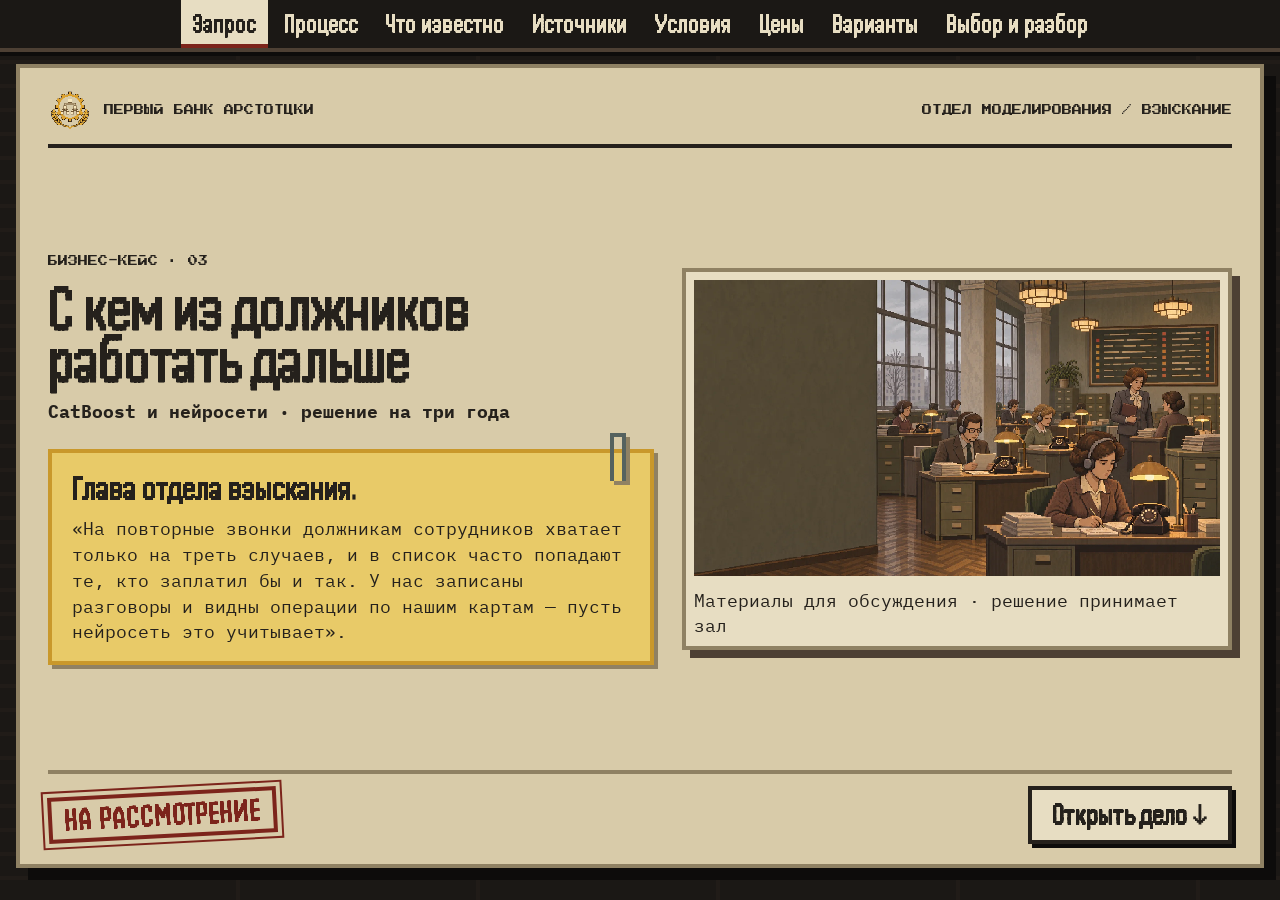
==== blocks/case.html @ 0ad7b18a "Сайт лекции 17.11.2026" ====
<!doctype html>
<html lang="ru"><head><meta charset="utf-8"><meta name="viewport" content="width=device-width,initial-scale=1"><title>С кем из должников работать дальше — Первый банк Арстотцки</title><style>
:root {
  
  --px: 4px;
  --stage-w: 1920px;
  --stage-h: 1080px;
  --hud-h: 64px;          
  --foot-h: 28px;         
  --pad-x: 64px;          
  --pad-top: 92px;        
  --pad-bottom: 48px;

  
  --c-void: #0d0c0b;
  --c-desk-0: #1b1815;
  --c-desk-1: #29231e;
  --c-desk-2: #3a3028;
  --c-desk-3: #4d4034;
  --c-wall: #3b3f33;
  --c-wall-2: #4f5441;
  --c-wall-3: #6a6f55;
  --c-steel: #55625f;
  --c-steel-2: #84938f;
  --c-steel-3: #b3beb8;

  
  --c-paper: #e7ddc2;
  --c-paper-2: #d8cba9;
  --c-paper-3: #b8a985;
  --c-paper-4: #8f8163;
  --c-paper-blue: #c5d0cb;
  --c-paper-pink: #e4c5b5;
  --c-paper-green: #cfd8b6;
  --c-ink: #25211c;
  --c-ink-2: #554b3f;
  --c-ink-3: #85775f;

  
  --c-red: #b23b2e;
  --c-red-d: #7c241b;
  --c-red-l: #db7461;
  --c-green: #557f3d;
  --c-green-d: #34572a;
  --c-green-l: #94b973;
  --c-amber: #c9982b;
  --c-amber-d: #8d6916;
  --c-amber-l: #e8ca68;
  --c-blue: #3c697c;
  --c-blue-d: #264756;
  --c-blue-l: #80aab9;

  
  --psi-ok: #a8c487;
  --psi-warn: #e8d06c;
  --psi-bad: #dc7862;
  --psi-none: #cfc3a3;

  
  --c-crt-bg: #0c1611;
  --c-crt-bg-2: #13231a;
  --c-crt: #86dc96;
  --c-crt-dim: #437d55;
  --c-crt-amber: #e6b84c;
  --c-crt-red: #e5624f;
  --c-crt-blue: #7fc4d6;

  
  --s-1: #3c697c;   
  --s-2: #b23b2e;   
  --s-3: #c9982b;
  --s-4: #557f3d;
  --s-5: #6b5a86;
  --s-mute: #8f8163;

  
  --f-pixel: "Deck Pixel", "Handjet", "Consolas", monospace;      
  --f-8bit: "Press Start 2P", "Deck Pixel", monospace;         
  --f-doc: "IBM Plex Mono", "Consolas", "Courier New", monospace; 
  --f-news: "Old Standard TT", "Times New Roman", serif;          
  --f-poster: "Stalinist One", "Deck Pixel", sans-serif;       
  --f-num: "Handjet", "Deck Pixel", monospace;                 

  
  --fs-hero: 96px;
  --fs-h1: 60px;
  --fs-h2: 44px;
  --fs-h3: 32px;
  --fs-lead: 28px;
  --fs-body: 24px;
  --fs-small: 20px;
  --fs-tiny: 17px;
  --fs-8bit: 14px;      
  --fs-8bit-l: 18px;
  --fs-8bit-xl: 22px;

  
  --sh-paper: 0 4px 0 var(--c-paper-3), 8px 12px 0 rgba(0, 0, 0, .38);
  --sh-paper-low: 0 4px 0 var(--c-paper-3), 4px 8px 0 rgba(0, 0, 0, .3);
  --sh-lift: 12px 20px 0 rgba(0, 0, 0, .42);
  --sh-inset: inset 0 4px 0 rgba(0, 0, 0, .28);

  
  --ease-step: steps(6, end);
  --t-fast: 160ms;
  --t-med: 320ms;
  --t-slow: 640ms;
}

@font-face{font-family:"Press Start 2P";font-style:normal;font-weight:400;font-display:block;src:url([data-uri]) format("woff2");unicode-range:U+0301, U+0400-045F, U+0490-0491, U+04B0-04B1, U+2116}
@font-face{font-family:"Press Start 2P";font-style:normal;font-weight:400;font-display:block;src:url([data-uri]) format("woff2");unicode-range:U+0000-00FF, U+0131, U+0152-0153, U+02BB-02BC, U+02C6, U+02DA, U+02DC, U+0304, U+0308, U+0329, U+2000-206F, U+20AC, U+2122, U+2191, U+2193, U+2212, U+2215, U+FEFF, U+FFFD}
@font-face{font-family:"IBM Plex Mono";font-style:normal;font-weight:400;font-display:block;src:url([data-uri]) format("woff2");unicode-range:U+0301, U+0400-045F, U+0490-0491, U+04B0-04B1, U+2116}
@font-face{font-family:"IBM Plex Mono";font-style:normal;font-weight:400;font-display:block;src:url([data-uri]) format("woff2");unicode-range:U+0000-00FF, U+0131, U+0152-0153, U+02BB-02BC, U+02C6, U+02DA, U+02DC, U+0304, U+0308, U+0329, U+2000-206F, U+20AC, U+2122, U+2191, U+2193, U+2212, U+2215, U+FEFF, U+FFFD}
@font-face{font-family:"IBM Plex Mono";font-style:normal;font-weight:500;font-display:block;src:url([data-uri]) format("woff2");unicode-range:U+0301, U+0400-045F, U+0490-0491, U+04B0-04B1, U+2116}
@font-face{font-family:"IBM Plex Mono";font-style:normal;font-weight:500;font-display:block;src:url([data-uri]) format("woff2");unicode-range:U+0000-00FF, U+0131, U+0152-0153, U+02BB-02BC, U+02C6, U+02DA, U+02DC, U+0304, U+0308, U+0329, U+2000-206F, U+20AC, U+2122, U+2191, U+2193, U+2212, U+2215, U+FEFF, U+FFFD}
@font-face{font-family:"IBM Plex Mono";font-style:normal;font-weight:700;font-display:block;src:url([data-uri]) format("woff2");unicode-range:U+0301, U+0400-045F, U+0490-0491, U+04B0-04B1, U+2116}
@font-face{font-family:"IBM Plex Mono";font-style:normal;font-weight:700;font-display:block;src:url([data-uri]) format("woff2");unicode-range:U+0000-00FF, U+0131, U+0152-0153, U+02BB-02BC, U+02C6, U+02DA, U+02DC, U+0304, U+0308, U+0329, U+2000-206F, U+20AC, U+2122, U+2191, U+2193, U+2212, U+2215, U+FEFF, U+FFFD}
@font-face{font-family:"Handjet";font-style:normal;font-weight:500;font-display:block;src:url([data-uri]) format("woff2");unicode-range:U+0301, U+0400-045F, U+0490-0491, U+04B0-04B1, U+2116}
@font-face{font-family:"Handjet";font-style:normal;font-weight:500;font-display:block;src:url([data-uri]) format("opentype");unicode-range:U+0000-00FF, U+0131, U+0152-0153, U+02BB-02BC, U+02C6, U+02DA, U+02DC, U+0304, U+0308, U+0329, U+2000-206F, U+20AC, U+2122, U+2191, U+2193, U+2212, U+2215, U+FEFF, U+FFFD}
@font-face{font-family:"Handjet";font-style:normal;font-weight:700;font-display:block;src:url([data-uri]) format("woff2");unicode-range:U+0301, U+0400-045F, U+0490-0491, U+04B0-04B1, U+2116}
@font-face{font-family:"Handjet";font-style:normal;font-weight:700;font-display:block;src:url([data-uri]) format("opentype");unicode-range:U+0000-00FF, U+0131, U+0152-0153, U+02BB-02BC, U+02C6, U+02DA, U+02DC, U+0304, U+0308, U+0329, U+2000-206F, U+20AC, U+2122, U+2191, U+2193, U+2212, U+2215, U+FEFF, U+FFFD}
@font-face{font-family:"Handjet";font-style:normal;font-weight:900;font-display:block;src:url([data-uri]) format("woff2");unicode-range:U+0301, U+0400-045F, U+0490-0491, U+04B0-04B1, U+2116}
@font-face{font-family:"Handjet";font-style:normal;font-weight:900;font-display:block;src:url([data-uri]) format("opentype");unicode-range:U+0000-00FF, U+0131, U+0152-0153, U+02BB-02BC, U+02C6, U+02DA, U+02DC, U+0304, U+0308, U+0329, U+2000-206F, U+20AC, U+2122, U+2191, U+2193, U+2212, U+2215, U+FEFF, U+FFFD}
@font-face{font-family:"Deck Pixel";font-style:normal;font-weight:400;font-display:block;src:url([data-uri]) format("woff2");unicode-range:U+0301, U+0400-045F, U+0490-0491, U+04B0-04B1, U+2116;size-adjust:120%}
@font-face{font-family:"Deck Pixel";font-style:normal;font-weight:400;font-display:block;src:url([data-uri]) format("opentype");unicode-range:U+0000-00FF, U+0131, U+0152-0153, U+02BB-02BC, U+02C6, U+02DA, U+02DC, U+0304, U+0308, U+0329, U+2000-206F, U+20AC, U+2122, U+2191, U+2193, U+2212, U+2215, U+FEFF, U+FFFD;size-adjust:120%}
@font-face{font-family:"Deck Pixel";font-style:normal;font-weight:500;font-display:block;src:url([data-uri]) format("woff2");unicode-range:U+0301, U+0400-045F, U+0490-0491, U+04B0-04B1, U+2116;size-adjust:120%}
@font-face{font-family:"Deck Pixel";font-style:normal;font-weight:500;font-display:block;src:url([data-uri]) format("opentype");unicode-range:U+0000-00FF, U+0131, U+0152-0153, U+02BB-02BC, U+02C6, U+02DA, U+02DC, U+0304, U+0308, U+0329, U+2000-206F, U+20AC, U+2122, U+2191, U+2193, U+2212, U+2215, U+FEFF, U+FFFD;size-adjust:120%}
@font-face{font-family:"Deck Pixel";font-style:normal;font-weight:600;font-display:block;src:url([data-uri]) format("woff2");unicode-range:U+0301, U+0400-045F, U+0490-0491, U+04B0-04B1, U+2116;size-adjust:120%}
@font-face{font-family:"Deck Pixel";font-style:normal;font-weight:600;font-display:block;src:url([data-uri]) format("opentype");unicode-range:U+0000-00FF, U+0131, U+0152-0153, U+02BB-02BC, U+02C6, U+02DA, U+02DC, U+0304, U+0308, U+0329, U+2000-206F, U+20AC, U+2122, U+2191, U+2193, U+2212, U+2215, U+FEFF, U+FFFD;size-adjust:120%}
@font-face{font-family:"Deck Pixel";font-style:normal;font-weight:700;font-display:block;src:url([data-uri]) format("woff2");unicode-range:U+0301, U+0400-045F, U+0490-0491, U+04B0-04B1, U+2116;size-adjust:120%}
@font-face{font-family:"Deck Pixel";font-style:normal;font-weight:700;font-display:block;src:url([data-uri]) format("opentype");unicode-range:U+0000-00FF, U+0131, U+0152-0153, U+02BB-02BC, U+02C6, U+02DA, U+02DC, U+0304, U+0308, U+0329, U+2000-206F, U+20AC, U+2122, U+2191, U+2193, U+2212, U+2215, U+FEFF, U+FFFD;size-adjust:120%}
@font-face{font-family:"Deck Pixel";font-style:normal;font-weight:800;font-display:block;src:url([data-uri]) format("woff2");unicode-range:U+0301, U+0400-045F, U+0490-0491, U+04B0-04B1, U+2116;size-adjust:120%}
@font-face{font-family:"Deck Pixel";font-style:normal;font-weight:800;font-display:block;src:url([data-uri]) format("opentype");unicode-range:U+0000-00FF, U+0131, U+0152-0153, U+02BB-02BC, U+02C6, U+02DA, U+02DC, U+0304, U+0308, U+0329, U+2000-206F, U+20AC, U+2122, U+2191, U+2193, U+2212, U+2215, U+FEFF, U+FFFD;size-adjust:120%}
#bank-pilot-dense .pdw-host{display:flex;flex-direction:column;width:100%;height:100%;min-height:0;min-width:0}
#bank-pilot-dense .pdw-bar{display:flex;gap:.5em;align-items:center;flex-wrap:wrap}
#bank-pilot-dense .pdw-btn{font:inherit;font-size:.85em;font-weight:600;padding:.3em .9em;border:2px solid var(--c-green-d);background:var(--c-green-d);color:var(--c-paper);border-radius:0;cursor:pointer}
#bank-pilot-dense .pdw-btn:hover:not(:disabled){background:var(--c-steel)}
#bank-pilot-dense .pdw-btn[data-pdw-action=reset]{background:transparent;color:var(--c-green-d)}
#bank-pilot-dense .pdw-btn[data-pdw-action=reset]:hover:not(:disabled){background:var(--c-paper)}
#bank-pilot-dense .pdw-btn:disabled{opacity:.45;cursor:default}
#bank-pilot-dense .pdw-btn:focus-visible{outline:2px solid var(--c-amber-d);outline-offset:2px}
#bank-pilot-dense .pd-x-img{display:block;width:100%;height:100%;object-fit:contain;object-position:left top}
#bank-pilot-dense .pd-x-flow{display:flex;gap:.8em;align-items:stretch;margin-bottom:.8em}
#bank-pilot-dense .pd-x-col{flex:2;display:flex;flex-direction:column;gap:.6em;min-width:0}
#bank-pilot-dense .pd-x-box{flex:1;min-width:0;padding:.6em .8em;border:1px solid var(--c-steel-3);background:var(--c-paper);border-radius:0}
#bank-pilot-dense .pd-x-box>b:first-child{display:block;margin-bottom:.3em;color:var(--c-green-d)}
#bank-pilot-dense .pd-x-key{border:2px solid var(--c-green-d);background:var(--c-paper)}
#bank-pilot-dense .pd-x-arrow{align-self:center;font-size:1.5em;color:var(--c-steel)}
#bank-pilot-dense .pd-x-rows{display:grid;gap:.5em;margin-bottom:.6em}
#bank-pilot-dense .pd-x-row{display:grid;grid-template-columns:10em 1fr;gap:.8em;align-items:center}
#bank-pilot-dense .pd-x-bar{display:flex;min-height:2.2em;border-radius:0;overflow:hidden}
#bank-pilot-dense .pd-x-bar>span{display:grid;place-items:center;padding:.2em .5em;text-align:center;font-weight:600;min-width:0}
#bank-pilot-dense .pd-x-good{background:var(--c-red);color:var(--c-paper)}
#bank-pilot-dense .pd-x-waste{background:var(--c-paper);color:var(--c-ink)}
#bank-pilot-dense .pd-x-talk{background:var(--c-amber-d);color:var(--c-paper)}
#bank-pilot-dense .pd-x-ops1{background:var(--c-green-d);color:var(--c-paper)}
#bank-pilot-dense .pd-x-ops2{background:var(--c-steel);color:var(--c-paper)}
#bank-pilot-dense .pd-x-tall{min-height:3.4em}
#bank-pilot-dense .pd-x-caption{min-height:0;margin:.2em 0 .6em}
#bank-pilot-dense .pd-x-caption>span{font-weight:400;color:var(--c-green-d)}
#bank-pilot-dense .pd-x-mono{font-family:var(--f-doc);font-size:.9em}
#bank-pilot-dense .pd-x-table{border-collapse:collapse;font-size:.92em}
#bank-pilot-dense .pd-x-table td{padding:.12em .7em .12em 0;border-bottom:1px solid var(--c-paper-blue);vertical-align:top}


#bank-pilot-dense .pdx-mon-root{width:100%;height:100%;min-height:0;min-width:0;display:grid;grid-template-columns:minmax(0,1fr);grid-template-rows:minmax(0,1fr) auto;gap:1em;margin:0;padding:0;box-sizing:border-box}
/* монитор занимает всё место над подписью, но не больше, чем позволяет высота: на широком экране он не выталкивает подпись за окно */
#bank-pilot-dense .pdx-mon-fit{container-type:size;display:grid;place-items:center;min-width:0;min-height:0;margin:0;padding:0}
#bank-pilot-dense .pdx-mon-machine{position:relative;container-type:size;width:min(100cqw,150cqh);aspect-ratio:3/2;margin:0;padding:0}
#bank-pilot-dense .pdx-mon-image{display:block;width:100%;height:100%;margin:0;padding:0;image-rendering:pixelated}
#bank-pilot-dense .pdx-mon-screen{position:absolute;left:10.2%;top:8.7%;width:79.5%;height:67.9%;box-sizing:border-box;display:flex;flex-direction:column;justify-content:center;gap:1.1em;margin:0;padding:.8em .55em;background:var(--c-crt-bg);color:var(--c-crt);font-family:var(--f-doc);font-size:1.51cqw;line-height:1.3}
#bank-pilot-dense .pdx-mon-screen-full{font-size:1.435cqw;gap:1em;padding:.8em .35em;letter-spacing:-.02em}
#bank-pilot-dense .pdx-mon-data{width:100%;border-collapse:collapse;table-layout:fixed;margin:0;padding:0;color:inherit;font:inherit}
#bank-pilot-dense .pdx-mon-cell{box-sizing:border-box;margin:0;padding:.8em .13em;text-align:center;vertical-align:middle;border-bottom:1px solid var(--c-green-d);border-right:1px solid var(--c-green-d);font-weight:400;overflow-wrap:normal}
#bank-pilot-dense .pdx-mon-colhead{color:var(--c-paper-blue);line-height:1.25;padding:.65em .13em .85em;vertical-align:bottom;font-weight:700;border-bottom:2px solid var(--c-crt-dim)}
#bank-pilot-dense .pdx-mon-name{text-align:left;white-space:nowrap;font-weight:700}
#bank-pilot-dense .pdx-mon-agg{background:var(--c-crt-bg-2)}
#bank-pilot-dense .pdx-mon-brace-cell{margin:0;padding:0 0 .75em;border:0;color:var(--c-crt-amber);text-align:center;font-weight:400}
#bank-pilot-dense .pdx-mon-brace{position:relative;display:block;margin:0;padding:0 .15em 1em;line-height:1.3}
#bank-pilot-dense .pdx-mon-brace-line{position:absolute;left:0;bottom:0;width:100%;height:.75em;margin:0;padding:0;fill:none;stroke:currentColor;stroke-width:2px}

#bank-pilot-dense .pdx-mon-empty .pdx-mon-cell{background:var(--c-desk-1);color:var(--c-crt-amber);border-bottom-color:var(--c-wall-3)}
#bank-pilot-dense .pdx-mon-empty .pdx-mon-name{box-shadow:inset 3px 0 var(--c-crt-amber);padding-left:.4em}
#bank-pilot-dense .pdx-mon-screen-note{margin:0;padding:.55em .4em;border:1px solid var(--c-wall-3);font-size:1.05em;color:var(--c-crt-amber);text-align:center;line-height:1.3}
#bank-pilot-dense .pdx-mon-caption{flex:none;box-sizing:border-box;margin:0 .5em;padding:.7em .9em;border:1px solid var(--c-paper-3);border-left:.3em solid var(--c-green-d);box-shadow:.2em .2em 0 var(--c-paper-2);background:var(--c-paper);color:var(--c-desk-1);font-size:1em;line-height:1.4}
@container note (max-width: 1000px){
#bank-pilot-dense .pdx-mon-root{height:100%;display:flex;flex-direction:column;gap:.8em;padding:0 0 .5em}
#bank-pilot-dense .pdx-mon-fit{container-type:normal;display:block}
#bank-pilot-dense .pdx-mon-machine{container-type:normal;width:100%;aspect-ratio:auto;display:flex;flex-direction:column;gap:.5em}
#bank-pilot-dense .pdx-mon-image{height:auto;aspect-ratio:3/2}
#bank-pilot-dense .pdx-mon-screen{position:static;width:100%;height:auto;display:flex;gap:1em;padding:.7em;font-size:1em;border:3px double var(--c-crt-dim)}
#bank-pilot-dense .pdx-mon-data{display:block;width:100%}
#bank-pilot-dense .pdx-mon-head{display:block;width:100%}
#bank-pilot-dense .pdx-mon-group{display:block;width:100%}
#bank-pilot-dense .pdx-mon-spacer{display:none}
#bank-pilot-dense .pdx-mon-brace-cell{display:block;width:100%;padding:0 0 1em}
#bank-pilot-dense .pdx-mon-headings{display:none}
#bank-pilot-dense .pdx-mon-body{display:flex;flex-direction:column;gap:1em;width:100%}
#bank-pilot-dense .pdx-mon-row{display:flex;flex-direction:column;width:100%;border:1px solid var(--c-green-d)}
#bank-pilot-dense .pdx-mon-cell{display:flex;justify-content:space-between;align-items:center;gap:.6em;width:100%;padding:.5em .4em;text-align:right;border-right:0;font-size:1em}
#bank-pilot-dense .pdx-mon-cell::before{content:attr(data-label);max-width:67%;text-align:left;white-space:normal;font-weight:400}
#bank-pilot-dense .pdx-mon-name{white-space:normal;background:var(--c-crt-bg-2)}
#bank-pilot-dense .pdx-mon-caption{margin:0;padding:.7em;font-size:1em}
#bank-pilot-dense .pdx-mon-screen-note{padding:.6em .4em;text-align:left}
}
#bank-pilot-dense .pdx-intro-root{width:100%;height:100%;min-height:0;min-width:0;display:grid;grid-template-rows:30.75% minmax(0,1fr);gap:.45em;margin:0;padding:0;box-sizing:border-box;color:var(--c-desk-1)}
#bank-pilot-dense .pdx-intro-office{display:block;width:100%;height:100%;min-height:0;object-fit:cover;object-position:center 43%;background:var(--c-desk-2);image-rendering:pixelated;margin:0;padding:0;box-sizing:border-box;border:2px solid var(--c-desk-2)}
#bank-pilot-dense .pdx-intro-desk{min-width:0;min-height:0;display:flex;flex-direction:column;gap:.5em;margin:0;padding:.7em .9em .65em;box-sizing:border-box;background:var(--c-desk-2) url([data-uri]) center/cover;border:2px solid var(--c-desk-2);font-family:var(--f-doc)}
#bank-pilot-dense .pdx-intro-form{flex:0 0 auto;min-width:0;margin:0;padding:.6em .7em .5em;background:var(--c-paper);border:1px solid var(--c-paper-3);box-shadow:.18em .18em 0 var(--c-desk-0);box-sizing:border-box}
#bank-pilot-dense .pdx-intro-bank{margin:0;padding:0 0 .3em;border-bottom:2px solid var(--c-wall-3);font-size:.8em;line-height:1.15;font-weight:700;letter-spacing:.035em}
#bank-pilot-dense .pdx-intro-title{margin:.25em 0 .25em;padding:0;font-size:1em;line-height:1.15;font-weight:700}
#bank-pilot-dense .pdx-intro-table{width:100%;table-layout:fixed;border-collapse:collapse;margin:0;padding:0;font-size:1em;line-height:1.15}
#bank-pilot-dense .pdx-intro-table th,#bank-pilot-dense .pdx-intro-table td{margin:0;padding:.3em .3em;border-bottom:1px solid var(--c-paper-3);text-align:center;vertical-align:middle;box-sizing:border-box}
#bank-pilot-dense .pdx-intro-table th:first-child{width:34%;text-align:left;font-weight:400}
#bank-pilot-dense .pdx-intro-table thead th{font-weight:700;border-bottom:2px solid var(--c-wall-3)}
#bank-pilot-dense .pdx-intro-score{background:var(--c-green-d);color:var(--c-paper);font-weight:700}
#bank-pilot-dense .pdx-intro-score th:first-child{font-weight:700}
#bank-pilot-dense .pdx-intro-score td{font-size:1.1em;letter-spacing:.03em}
#bank-pilot-dense .pdx-intro-note{margin:.35em 0 0;padding:0 0 0 .45em;border-left:2px solid var(--c-amber-d);font-size:.85em;line-height:1.2;color:var(--c-ink-2)}
#bank-pilot-dense .pdx-intro-tapes{display:grid;grid-template-columns:repeat(3,minmax(0,1fr));gap:.55em;flex:1 0 auto;min-width:0;margin:0;padding:.25em .1em .1em}
#bank-pilot-dense .pdx-intro-tape{position:relative;display:flex;flex-direction:column;gap:.4em;min-width:0;margin:0;padding:.6em .65em .65em;box-sizing:border-box;background:var(--c-paper);border:1px solid var(--c-paper-3);box-shadow:.15em .15em 0 var(--c-desk-0);font-size:1em;line-height:1.2;transform:rotate(-1deg)}
#bank-pilot-dense .pdx-intro-tape::before,#bank-pilot-dense .pdx-intro-tape::after{content:"";position:absolute;left:0;width:100%;height:.2em;background:var(--c-paper);clip-path:polygon(0 100%,0 50%,3% 0,6% 70%,9% 10%,12% 60%,15% 0,18% 60%,21% 20%,24% 70%,27% 0,30% 50%,33% 10%,36% 70%,39% 0,42% 60%,45% 10%,48% 70%,51% 0,54% 60%,57% 10%,60% 70%,63% 0,66% 60%,69% 10%,72% 70%,75% 0,78% 60%,81% 10%,84% 70%,87% 0,90% 60%,93% 10%,96% 70%,100% 0,100% 100%)}
#bank-pilot-dense .pdx-intro-tape::before{top:-.2em}
#bank-pilot-dense .pdx-intro-tape::after{bottom:-.2em;transform:rotate(180deg)}
#bank-pilot-dense .pdx-intro-tape:nth-child(2){transform:rotate(1deg)}
#bank-pilot-dense .pdx-intro-tape:nth-child(3){transform:rotate(-1deg)}
#bank-pilot-dense .pdx-intro-client{margin:0;padding:0;font-size:1.15em;font-weight:700;line-height:1}
#bank-pilot-dense .pdx-intro-source{margin:0;padding:0 0 .25em;border-bottom:1px dotted var(--c-wall-3);font-size:1em;font-weight:700;line-height:1.1}
#bank-pilot-dense .pdx-intro-quote{margin:0;padding:0;flex:1 0 auto}
#bank-pilot-dense .pdx-intro-stamp{align-self:center;margin:.25em 0 0;padding:.15em .35em;border:2px solid var(--c-red);outline:1px solid var(--c-red);outline-offset:.12em;color:var(--c-red);font-weight:700;font-size:1.15em;line-height:1.05;white-space:nowrap;transform:rotate(-2deg)}
#bank-pilot-dense .pdx-intro-stamp-green{color:var(--c-green-d);border-color:var(--c-green-d);outline-color:var(--c-green-d);transform:rotate(2deg)}
#bank-pilot-dense .pdx-intro-result{display:flex;align-items:center;gap:.8em;align-self:stretch;margin:.05em .3em 0;padding:0;color:var(--c-desk-1);font-size:.85em;line-height:1.2}
#bank-pilot-dense .pdx-intro-result::before,#bank-pilot-dense .pdx-intro-result::after{content:"";flex:1 1 0;height:.45em;border-bottom:2px solid var(--c-paper)}
#bank-pilot-dense .pdx-intro-result::before{border-left:2px solid var(--c-paper)}
#bank-pilot-dense .pdx-intro-result::after{border-right:2px solid var(--c-paper)}
#bank-pilot-dense .pdx-intro-result-label{margin:0;padding:.25em .6em;background:var(--c-paper);border:1px solid var(--c-paper-3);font-weight:700}
@container note (max-width: 1000px){
#bank-pilot-dense .pdx-intro-root{height:100%;display:flex;flex-direction:column;gap:.6em}
#bank-pilot-dense .pdx-intro-office{height:auto;flex:0 0 auto;object-fit:contain;object-position:center}
#bank-pilot-dense .pdx-intro-desk{flex:0 0 auto;padding:.65em .5em;gap:.65em}
#bank-pilot-dense .pdx-intro-form{padding:.5em .4em}
#bank-pilot-dense .pdx-intro-bank{font-size:1em;line-height:1.2;letter-spacing:0}
#bank-pilot-dense .pdx-intro-title{font-size:1.1em}
#bank-pilot-dense .pdx-intro-table{font-size:1em;line-height:1.2}
#bank-pilot-dense .pdx-intro-table tr{display:grid;grid-template-columns:repeat(3,minmax(0,1fr))}
#bank-pilot-dense .pdx-intro-table th:first-child{width:auto;grid-column:1/-1;text-align:left;padding:.3em .2em}
#bank-pilot-dense .pdx-intro-table thead th:first-child{display:none}
#bank-pilot-dense .pdx-intro-table th,#bank-pilot-dense .pdx-intro-table td{padding:.35em .1em}
#bank-pilot-dense .pdx-intro-table thead th{font-weight:700;padding:.35em .35em}
#bank-pilot-dense .pdx-intro-note{font-size:1em;line-height:1.2}
#bank-pilot-dense .pdx-intro-tapes{grid-template-columns:minmax(0,1fr);gap:1em;flex:0 0 auto;padding:.2em .3em}
#bank-pilot-dense .pdx-intro-tape{font-size:1em;line-height:1.3;padding:.6em .7em;gap:.4em}
#bank-pilot-dense .pdx-intro-stamp{margin:.5em 0 .3em}
#bank-pilot-dense .pdx-intro-result{font-size:1em;line-height:1.2}
}
#bank-pilot-dense .pdx-ops-root{width:100%;height:100%;min-height:0;min-width:0;display:grid;grid-template-columns:minmax(0,31fr) 1.4em minmax(0,25fr) 1.4em minmax(0,42fr);gap:0;box-sizing:border-box;color:var(--c-ink)}
#bank-pilot-dense .pdx-ops-title{margin:0;padding:0 0 .65em;font-weight:750;font-size:1.12em;line-height:1.22}
#bank-pilot-dense .pdx-ops-paper{min-width:0;min-height:0;display:flex;flex-direction:column;margin:0 .2em .25em 0;padding:1em .8em;background:var(--c-paper);border:1px solid var(--c-paper-3);box-shadow:.22em .22em 0 var(--c-paper-3);box-sizing:border-box;font-family:var(--f-doc);color:var(--c-desk-1)}
#bank-pilot-dense .pdx-ops-person{display:block;margin:.3em 0 0;padding:0;color:var(--c-green-d)}
#bank-pilot-dense .pdx-ops-table{width:100%;margin:0;padding:0;border-collapse:collapse;table-layout:fixed;font-size:.96em;line-height:1.22}
#bank-pilot-dense .pdx-ops-table th{margin:0;padding:.5em .25em;text-align:left;font-weight:700;border-top:2px solid var(--c-wall-3);border-bottom:2px solid var(--c-wall-3)}
#bank-pilot-dense .pdx-ops-table td{margin:0;padding:.7em .25em;vertical-align:top;border-bottom:1px solid var(--psi-none);overflow-wrap:normal}
#bank-pilot-dense .pdx-ops-date{width:13%}
#bank-pilot-dense .pdx-ops-time{width:13%}
#bank-pilot-dense .pdx-ops-type{width:25%}
#bank-pilot-dense .pdx-ops-category{width:31%}
#bank-pilot-dense .pdx-ops-sum{width:18%;text-align:right!important;white-space:nowrap}
#bank-pilot-dense .pdx-ops-irregular{background:var(--c-paper);color:var(--c-amber-d);font-weight:700}
#bank-pilot-dense .pdx-ops-detail{display:block;margin:.4em 0 0;padding:0;font-size:1em;font-weight:400}
#bank-pilot-dense .pdx-ops-missed{background:var(--c-paper);color:var(--c-red-d);font-style:italic}
#bank-pilot-dense .pdx-ops-mfo{background:var(--c-paper);color:var(--c-red-d);font-weight:700}
#bank-pilot-dense .pdx-ops-night{margin:auto 0 0;padding:.8em 0 0;font-size:1em;border-top:2px solid var(--c-wall-3)}
#bank-pilot-dense .pdx-ops-arrow{align-self:start;text-align:center;margin:5.5em 0 0;padding:0;font-size:1.55em;font-weight:700;color:var(--c-green-d)}
#bank-pilot-dense .pdx-ops-middle{min-width:0;min-height:0;display:flex;flex-direction:column;gap:.9em;margin:0;padding:0}
#bank-pilot-dense .pdx-ops-aggregate{margin:0;padding:.9em;background:var(--c-paper);border:1px solid var(--c-steel-3)}
#bank-pilot-dense .pdx-ops-metrics{margin:0;padding:0;display:grid;gap:.45em;font-family:var(--f-doc)}
#bank-pilot-dense .pdx-ops-metric{display:flex;align-items:center;justify-content:space-between;gap:.5em;margin:0;padding:.42em 0;border-bottom:1px solid var(--c-steel-3);font-size:1em;line-height:1.2}
#bank-pilot-dense .pdx-ops-number{font-size:1.65em;font-weight:700;white-space:nowrap;color:var(--c-green-d)}
#bank-pilot-dense .pdx-ops-tofile{margin:0;padding:.7em 0 0;font-size:.95em;line-height:1.3;color:var(--c-green-d);font-weight:650}
#bank-pilot-dense .pdx-ops-sequence{flex:1;margin:0;padding:.9em;background:var(--c-paper);border:2px solid var(--c-green-d)}
#bank-pilot-dense .pdx-ops-explain{margin:0;padding:0;font-size:1.06em;line-height:1.42}
#bank-pilot-dense .pdx-ops-desk{min-width:0;min-height:0;display:flex;flex-direction:column;margin:0;padding:.85em;background:var(--c-desk-2) url([data-uri]) center/cover;border:2px solid var(--c-desk-2);box-sizing:border-box}
#bank-pilot-dense .pdx-ops-desk-title{color:var(--c-paper)}
#bank-pilot-dense .pdx-ops-files{display:grid;grid-template-columns:repeat(3,minmax(0,1fr));gap:.65em;margin:0;padding:.45em 0 0}
#bank-pilot-dense .pdx-ops-file{position:relative;min-width:0;margin:0;padding:.65em .55em .55em;background:var(--c-paper);color:var(--c-desk-1);border:1px solid var(--c-paper-3);box-shadow:.17em .17em 0 var(--c-desk-0);font-family:var(--f-doc)}
#bank-pilot-dense .pdx-ops-file:before{content:'';position:absolute;left:-1px;top:-.42em;width:48%;height:.42em;background:var(--c-paper);border:1px solid var(--c-paper-3);border-bottom:0}
#bank-pilot-dense .pdx-ops-file-head{display:flex;align-items:center;gap:.55em;margin:0 0 .5em;padding:0 0 .5em;border-bottom:2px solid var(--c-paper-3)}
#bank-pilot-dense .pdx-ops-face{display:block;width:3.7em;height:3.7em;object-fit:cover;image-rendering:pixelated;border:1px solid var(--c-wall-3)}
#bank-pilot-dense .pdx-ops-name{margin:0;padding:0;font-size:1em;line-height:1.2;font-weight:700}
#bank-pilot-dense .pdx-ops-field{display:flex;justify-content:space-between;align-items:center;gap:.35em;margin:0;padding:.38em 0;border-bottom:1px solid var(--psi-none);font-size:.92em;line-height:1.18}
#bank-pilot-dense .pdx-ops-value{margin:0;padding:0;font-size:1.2em;font-weight:700;white-space:nowrap}
#bank-pilot-dense .pdx-ops-best{border:2px solid var(--c-green-d);background:var(--c-paper)}
#bank-pilot-dense .pdx-ops-stamp{margin:.65em 0 .4em;padding:.25em .15em;border:2px solid var(--c-green-d);box-shadow:inset 0 0 0 1px var(--c-green-d);color:var(--c-green-d);font-size:.9em;font-weight:700;text-align:center;line-height:1.15;transform:rotate(-3deg)}
#bank-pilot-dense .pdx-ops-best-note{margin:0;padding:0;font-size:.92em;line-height:1.22;color:var(--c-green-d)}
#bank-pilot-dense .pdx-ops-down{margin:0;padding:.05em 12% .05em 0;text-align:right;color:var(--c-paper);font-size:1.7em;line-height:1}
#bank-pilot-dense .pdx-ops-reveal{flex:1;min-height:0;display:flex;align-items:center;gap:.8em;margin:0;padding:.65em;background:var(--c-paper);border:1px solid var(--c-paper-3)}
#bank-pilot-dense .pdx-ops-fired{display:block;flex:none;width:21em;height:auto;image-rendering:pixelated;border:1px solid var(--c-paper-3);box-sizing:border-box}
#bank-pilot-dense .pdx-ops-caption{margin:0;padding:0;font-size:1.08em;line-height:1.35}
#bank-pilot-dense .pdx-ops-caption-key{color:var(--c-red);font-weight:750}
#bank-pilot-dense .pdx-ops-fiction{margin:0;padding:.5em 0 0;text-align:right;color:var(--c-paper);font-size:.9em;line-height:1.2}
#bank-pilot-dense .pdx-ops-conclusion{display:block;margin:.7em 0 0;padding:.6em 0 0;border-top:1px solid var(--c-steel-3);color:var(--c-green-d);font-weight:750}
@container note (max-width: 1000px){
#bank-pilot-dense .pdx-ops-root{height:auto;min-height:0;grid-template-columns:minmax(0,1fr);gap:1em;font-size:1.05em}
#bank-pilot-dense .pdx-ops-paper{margin:0 .25em .25em 0;padding:.7em .4em}
#bank-pilot-dense .pdx-ops-table{font-size:1em}
#bank-pilot-dense .pdx-ops-table th{padding:.5em .12em;font-size:1em}
#bank-pilot-dense .pdx-ops-table td{padding:.65em .12em;overflow-wrap:anywhere}
#bank-pilot-dense .pdx-ops-type{width:24%}
#bank-pilot-dense .pdx-ops-category{width:28%}
#bank-pilot-dense .pdx-ops-sum{width:22%;white-space:normal;overflow-wrap:normal}
#bank-pilot-dense .pdx-ops-night{margin:.8em 0 0}
#bank-pilot-dense .pdx-ops-arrow{transform:rotate(90deg);margin:0;align-self:center}
#bank-pilot-dense .pdx-ops-table{display:block}
#bank-pilot-dense .pdx-ops-table colgroup{display:none}
#bank-pilot-dense .pdx-ops-table thead{display:none}
#bank-pilot-dense .pdx-ops-table tbody{display:grid;gap:.4em}
#bank-pilot-dense .pdx-ops-table tr{display:grid;grid-template-columns:1fr 1fr 1fr;padding:.4em;border-top:1px solid var(--c-paper-3)}
#bank-pilot-dense .pdx-ops-table td{width:auto;padding:.25em .15em;border:0;overflow-wrap:normal}
#bank-pilot-dense .pdx-ops-table td:nth-child(3){grid-column:1/-1}
#bank-pilot-dense .pdx-ops-table td:nth-child(4){grid-column:1/-1}
#bank-pilot-dense .pdx-ops-table td:nth-child(5){grid-column:3;grid-row:1;white-space:nowrap}
#bank-pilot-dense .pdx-ops-table td[colspan]{grid-column:2/-1}
#bank-pilot-dense .pdx-ops-table td:nth-child(1):before{content:'Дата';display:block;font-weight:400}
#bank-pilot-dense .pdx-ops-table td:nth-child(2):not([colspan]):before{content:'Время';display:block;font-weight:400}
#bank-pilot-dense .pdx-ops-table td:nth-child(3):before{content:'Тип: ';font-weight:400}
#bank-pilot-dense .pdx-ops-table td:nth-child(4):before{content:'Категория: ';font-weight:400}
#bank-pilot-dense .pdx-ops-table td:nth-child(5):before{content:'Сумма';display:block;font-weight:400}
#bank-pilot-dense .pdx-ops-detail{margin:.5em 0 0}
#bank-pilot-dense .pdx-ops-files{grid-template-columns:minmax(0,1fr);gap:1em}
#bank-pilot-dense .pdx-ops-file{padding:.8em}
#bank-pilot-dense .pdx-ops-field{font-size:1em}
#bank-pilot-dense .pdx-ops-stamp{font-size:1em}
#bank-pilot-dense .pdx-ops-best-note{font-size:1em}
#bank-pilot-dense .pdx-ops-reveal{flex-direction:column;padding:.5em;gap:.8em}
#bank-pilot-dense .pdx-ops-fired{width:100%;max-width:24em}
#bank-pilot-dense .pdx-ops-fiction{font-size:1em}
}
#bank-pilot-dense .pdx-vec-root{width:100%;height:100%;min-height:0;display:flex;flex-direction:column;gap:.65em;color:var(--c-ink);line-height:1.3;box-sizing:border-box}
#bank-pilot-dense .pdx-vec-intro{margin:0;padding:.65em .85em;background:var(--c-paper);border-left:.3em solid var(--c-green-d);font-size:1em}
#bank-pilot-dense .pdx-vec-sheet{flex:1;min-height:0;display:grid;grid-template-columns:minmax(0,43fr) minmax(0,42fr) minmax(0,15fr);grid-template-rows:auto auto repeat(5,minmax(0,1fr));gap:.4em .75em;padding:.6em;background:var(--c-paper);border:2px solid var(--c-paper-3);box-shadow:.2em .2em 0 var(--c-paper-3);box-sizing:border-box}
#bank-pilot-dense .pdx-vec-zones{grid-column:1/-1;display:grid;grid-template-columns:minmax(0,43fr) minmax(0,42fr) minmax(0,15fr);gap:.75em;margin:0;padding:0}
#bank-pilot-dense .pdx-vec-zone{margin:0;padding:0;min-width:0;font-family:var(--f-doc);font-weight:bold}
#bank-pilot-dense .pdx-vec-source-head{margin:0;padding:.4em .5em;display:flex;align-items:center;gap:.65em;color:var(--c-desk-1);font-family:var(--f-doc);font-weight:bold}
#bank-pilot-dense .pdx-vec-stamp{display:inline-block;padding:.2em .4em;border:2px solid var(--c-green-d);color:var(--c-green-d);font-size:.9em;letter-spacing:.04em;white-space:nowrap}
#bank-pilot-dense .pdx-vec-heads{display:grid;grid-template-columns:minmax(0,.94fr) minmax(0,.94fr) minmax(0,.94fr) minmax(0,1.12fr) minmax(0,1.06fr);gap:.25em}
#bank-pilot-dense .pdx-vec-head{margin:0;padding:.35em .35em .45em;border-top:.3em solid var(--ink);background:var(--pale);color:var(--c-ink);font-size:.92em;overflow-wrap:break-word}
#bank-pilot-dense .pdx-vec-head strong{display:block;margin:0 0 .3em;padding:0;color:var(--ink);font-size:1em}
#bank-pilot-dense .pdx-vec-head span{display:block;margin:0;padding:0;font-size:1em;line-height:1.2}
#bank-pilot-dense .pdx-vec-c1{--ink:var(--c-red-d);--pale:var(--c-paper);--mid:var(--c-paper-pink);--dense:var(--psi-none)}
#bank-pilot-dense .pdx-vec-c2{--ink:var(--s-5);--pale:var(--c-paper);--mid:var(--c-paper-blue);--dense:var(--c-paper-blue)}
#bank-pilot-dense .pdx-vec-c3{--ink:var(--c-amber-d);--pale:var(--c-paper);--mid:var(--c-paper);--dense:var(--psi-none)}
#bank-pilot-dense .pdx-vec-c4{--ink:var(--c-green-d);--pale:var(--c-paper);--mid:var(--c-paper-green);--dense:var(--c-steel-3)}
#bank-pilot-dense .pdx-vec-c5{--ink:var(--c-blue);--pale:var(--c-paper);--mid:var(--c-paper-blue);--dense:var(--c-steel-3)}
#bank-pilot-dense .pdx-vec-rail-head{margin:0;padding:.4em .3em;color:var(--c-ink-2);font-family:var(--f-doc);font-weight:bold;font-size:.95em;align-self:end}
#bank-pilot-dense .pdx-vec-text{display:flex;align-items:center;gap:.65em;margin:0;padding:.5em .6em;background:var(--c-paper);border:1px solid var(--c-paper-3);min-width:0;font-size:1em;box-sizing:border-box}
#bank-pilot-dense .pdx-vec-number{flex:0 0 1.45em;align-self:flex-start;display:block;margin:0;padding:.12em 0;text-align:center;background:var(--c-green-d);color:var(--c-paper);font-family:var(--f-doc);font-weight:bold;border:1px solid var(--c-green-d)}
#bank-pilot-dense .pdx-vec-copy{margin:0;padding:0}
#bank-pilot-dense .pdx-vec-phrase{color:var(--c-ink);background:var(--pale);text-decoration:none;box-decoration-break:clone;-webkit-box-decoration-break:clone}
#bank-pilot-dense .pdx-vec-values{display:grid;grid-template-columns:minmax(0,.94fr) minmax(0,.94fr) minmax(0,.94fr) minmax(0,1.12fr) minmax(0,1.06fr);gap:.25em;min-width:0}
#bank-pilot-dense .pdx-vec-cell{margin:0;padding:.3em .4em;display:flex;align-items:center;justify-content:flex-end;color:var(--c-ink);border:1px solid var(--c-paper-3);background:var(--pale);font-family:var(--f-doc);font-size:1.35em;font-weight:bold;font-variant-numeric:tabular-nums;box-sizing:border-box;position:relative}
#bank-pilot-dense .pdx-vec-positive{background:var(--mid)}
#bank-pilot-dense .pdx-vec-strong{background:var(--dense)}
#bank-pilot-dense .pdx-vec-negative{background:var(--pale)}
#bank-pilot-dense .pdx-vec-negative.pdx-vec-strong{background:var(--mid)}
#bank-pilot-dense .pdx-vec-focus{outline:3px solid var(--c-green-d);outline-offset:-.22em}
#bank-pilot-dense .pdx-vec-pairs{grid-column:3;grid-row:3/8;position:relative;min-height:0;margin:0;padding:0 0 0 1.6em}
#bank-pilot-dense .pdx-vec-pair-a{position:absolute;left:0;top:calc(10% - .16em);bottom:calc(10% - .16em);width:.65em;border:2px solid var(--c-green-d);border-left:0}
#bank-pilot-dense .pdx-vec-pair-b{position:absolute;left:.8em;top:calc(30% - .08em);bottom:calc(30% - .08em);width:.65em;border:2px solid var(--c-amber-d);border-left:0}
#bank-pilot-dense .pdx-vec-pair-label{position:absolute;left:1.9em;right:0;margin:0;padding:.35em .4em;background:var(--c-paper);border:1px solid var(--c-paper-3);font-size:1em;line-height:1.3}
#bank-pilot-dense .pdx-vec-pair-label strong{display:block;margin:0;padding:0;font-family:var(--f-doc);font-size:1.2em}
#bank-pilot-dense .pdx-vec-label-a{top:calc(10% - .16em);left:.65em;transform:translateY(-50%);border-left:.25em solid var(--c-green-d)}
#bank-pilot-dense .pdx-vec-label-b{top:calc(30% - .08em);left:1.45em;transform:translateY(-50%);border-left:.25em solid var(--c-amber-d)}
#bank-pilot-dense .pdx-vec-loner{position:absolute;top:49%;left:1.9em;right:0;margin:0;padding:.4em;color:var(--c-desk-1);background:var(--c-paper);border:1px solid var(--c-paper-3);font-size:.95em;line-height:1.25}
#bank-pilot-dense .pdx-vec-loner strong{display:block;margin:0 0 .25em;padding:0}
#bank-pilot-dense .pdx-vec-note{margin:0;padding:.5em .75em;border-left:.3em solid var(--c-green-d);background:var(--c-paper);display:flex;align-items:center;gap:.7em;font-size:1em}
#bank-pilot-dense .pdx-vec-note-key{margin:0;padding:.2em .4em;flex:0 0 auto;border:2px solid var(--c-green-d);font-family:var(--f-doc);font-weight:bold;background:var(--c-paper)}
#bank-pilot-dense .pdx-vec-footer{margin:0;padding:0;font-size:.95em}
@container note (max-width: 1000px){
#bank-pilot-dense .pdx-vec-root{height:100%;min-height:0;display:flex;gap:.8em}
#bank-pilot-dense .pdx-vec-sheet{flex:none;display:flex;flex-direction:column;gap:.6em;padding:.5em}
#bank-pilot-dense .pdx-vec-zones{display:contents}
#bank-pilot-dense .pdx-vec-zone:nth-child(3){order:1}
#bank-pilot-dense .pdx-vec-source-head{flex-wrap:wrap;padding:.3em 0}
#bank-pilot-dense .pdx-vec-stamp{font-size:1em}
#bank-pilot-dense .pdx-vec-heads{display:flex;flex-direction:column;gap:.35em}
#bank-pilot-dense .pdx-vec-head{padding:.35em .5em;font-size:1em}
#bank-pilot-dense .pdx-vec-head strong{display:inline;margin:0 .5em 0 0}
#bank-pilot-dense .pdx-vec-head span{display:inline;font-size:1em}
#bank-pilot-dense .pdx-vec-rail-head{display:none}
#bank-pilot-dense .pdx-vec-text{padding:.5em;gap:.5em}
#bank-pilot-dense .pdx-vec-values{gap:.15em;min-height:3em}
#bank-pilot-dense .pdx-vec-cell{font-size:1em;padding:.3em .12em}
#bank-pilot-dense .pdx-vec-pairs{position:static;display:flex;flex-direction:column;gap:.5em;padding:0;order:2}
#bank-pilot-dense .pdx-vec-pair-a{display:none}
#bank-pilot-dense .pdx-vec-pair-b{display:none}
#bank-pilot-dense .pdx-vec-pair-label{position:static;transform:none;font-size:1em;padding:.5em}
#bank-pilot-dense .pdx-vec-loner{position:static;font-size:1em;padding:.5em}
#bank-pilot-dense .pdx-vec-note{display:block;padding:.6em}
#bank-pilot-dense .pdx-vec-note-key{display:inline-block;margin:0 0 .4em}
#bank-pilot-dense .pdx-vec-footer{font-size:1em}
}
/* errors.css */
#bank-pilot-dense .pdw-errors-root{width:100%;height:100%;min-height:0;min-width:0;display:flex;flex-direction:column;gap:.5em;color:var(--c-ink);box-sizing:border-box;margin:0;padding:.6em;background:var(--c-paper);border:2px solid var(--c-steel-3)}
#bank-pilot-dense .pdw-errors-heading{display:flex;align-items:center;gap:1em;flex:none;margin:0;padding:0 0 .6em;border-bottom:2px solid var(--c-steel-3)}
#bank-pilot-dense .pdw-errors-step{flex:none;margin:0;padding:.35em .6em;background:var(--c-green-d);color:var(--c-paper);font-family:var(--f-doc);font-size:1.1em}
#bank-pilot-dense .pdw-errors-title{margin:0;padding:0;font-size:1.35em;font-weight:700;line-height:1.2}
#bank-pilot-dense .pdw-errors-stage{position:relative;display:grid;grid-template-columns:minmax(0,1fr) minmax(0,2.15fr);gap:1.2em;flex:1;min-height:0;margin:0;padding:0}
#bank-pilot-dense .pdw-errors-source{display:flex;flex-direction:column;min-width:0;min-height:0;margin:0;padding:.7em;background:var(--c-paper);border:1px solid var(--c-paper-3);box-shadow:.18em .18em 0 var(--c-paper-3)}
#bank-pilot-dense .pdw-errors-caption{margin:0 0 .25em;padding:0;font-family:var(--f-doc);font-size:1em;font-weight:700;letter-spacing:.04em;text-transform:uppercase;color:var(--c-green-d)}
#bank-pilot-dense .pdw-errors-matrix{display:grid;grid-template-rows:auto minmax(2.9em,1fr) minmax(2.9em,1fr);flex:1 0 auto;margin:0;padding:0}
#bank-pilot-dense .pdw-errors-matrix-row{display:grid;grid-template-columns:.9fr 1.1fr 1.1fr;margin:0;padding:0}
#bank-pilot-dense .pdw-errors-col{display:flex;justify-content:center;align-items:center;text-align:center;font-size:1em;line-height:1.15;margin:0;padding:.3em}
#bank-pilot-dense .pdw-errors-corner{align-self:center;font-weight:700;font-size:1em;line-height:1.2;margin:0;padding:0 .3em 0 0}
#bank-pilot-dense .pdw-errors-rowname{align-self:center;font-size:1em;line-height:1.2;margin:0;padding:0 .3em 0 0}
#bank-pilot-dense .pdw-errors-cell{position:relative;display:flex;align-items:center;justify-content:center;min-width:0;margin:0;padding:.3em;border:1px solid var(--c-paper-3);background:repeating-linear-gradient(135deg,var(--c-paper-green) 0,var(--c-paper-green) .1em,var(--c-paper) .1em,var(--c-paper) .38em);box-sizing:border-box}
#bank-pilot-dense .pdw-errors-mistake{border:2px solid var(--c-red);background:repeating-linear-gradient(135deg,var(--c-paper-pink) 0,var(--c-paper-pink) .1em,var(--c-paper) .1em,var(--c-paper) .38em)}
#bank-pilot-dense .pdw-errors-cell-label{position:relative;max-width:100%;margin:0;padding:.2em;background:var(--c-paper);color:var(--c-red-d);text-align:center;font-size:1em;line-height:1.15;overflow-wrap:anywhere}
#bank-pilot-dense .pdw-errors-small{flex:none;margin:.35em 0 0;padding:0;font-size:1em;line-height:1.15;color:var(--c-ink-2)}
#bank-pilot-dense .pdw-errors-clerk-line{display:flex;align-items:center;gap:1em;flex:none;height:5.7em;margin:.4em 0 0;padding:0}
#bank-pilot-dense .pdw-errors-clerk-label{margin:0;padding:0;font-family:var(--f-doc);font-size:1em;line-height:1.4}
#bank-pilot-dense .pdw-errors-ink{color:var(--c-green-d);font-weight:700}
#bank-pilot-dense .pdw-errors-clerk{position:relative;flex:none;width:9em;height:5.7em;margin:0;padding:0}
#bank-pilot-dense .pdw-errors-hair{position:absolute;left:2.4em;top:0;width:2em;height:1.15em;background:var(--c-desk-3);box-shadow:-.25em .3em 0 var(--c-desk-3)}
#bank-pilot-dense .pdw-errors-face{position:absolute;left:2.4em;top:.7em;width:1.8em;height:1.6em;background:var(--c-paper-3);box-shadow:.25em .35em 0 var(--c-paper-3)}
#bank-pilot-dense .pdw-errors-glasses{position:absolute;left:2.5em;top:1em;width:.55em;height:.4em;border:2px solid var(--c-desk-1);box-shadow:.85em 0 0 -.08em var(--c-desk-1)}
#bank-pilot-dense .pdw-errors-jacket{position:absolute;left:1.7em;top:2.3em;width:3.4em;height:2em;background:var(--c-steel);box-shadow:-.3em .4em 0 var(--c-steel)}
#bank-pilot-dense .pdw-errors-shirt{position:absolute;left:3em;top:2.3em;width:.65em;height:1.5em;background:var(--c-paper);border-bottom:.5em solid var(--c-desk-1)}
#bank-pilot-dense .pdw-errors-arm{position:absolute;left:4.6em;top:3em;width:1.6em;height:.65em;background:var(--c-steel);box-shadow:.4em .1em 0 var(--c-paper-3)}
#bank-pilot-dense .pdw-errors-desk{position:absolute;left:0;top:4.3em;width:9em;height:.5em;background:var(--c-desk-2);box-shadow:.5em .5em 0 -.1em var(--c-desk-2)}
#bank-pilot-dense .pdw-errors-paper{position:absolute;left:5.5em;top:4em;width:2.8em;height:.3em;background:var(--c-paper);box-shadow:-.35em -.3em 0 var(--psi-none)}
#bank-pilot-dense .pdw-errors-stamper{position:absolute;left:6.25em;top:2.9em;width:.45em;height:.8em;background:var(--c-red);border-bottom:.25em solid var(--c-desk-1);box-shadow:-.2em .65em 0 var(--c-red),.2em .65em 0 var(--c-red)}
#bank-pilot-dense .pdw-errors-findings{display:flex;flex-direction:column;min-width:0;min-height:0;margin:0;padding:.4em .5em .1em}
#bank-pilot-dense .pdw-errors-results{display:flex;flex-direction:column;justify-content:safe center;gap:.5em;flex:1;min-height:0;margin:0;padding:0}
#bank-pilot-dense .pdw-errors-result-row{display:flex;flex-direction:column;gap:.3em;flex:0 1 auto;min-height:4.3em;margin:0;padding:0}
#bank-pilot-dense .pdw-errors-row-title{flex:none;margin:0;padding:0;font-family:var(--f-doc);font-size:1.2em;line-height:1.2;font-weight:700;color:var(--c-desk-1)}
#bank-pilot-dense .pdw-errors-strip{display:grid;grid-template-columns:repeat(9,minmax(0,1fr));height:auto;flex:0 1 5.2em;min-height:2.5em;margin:0;padding:0;border:2px solid var(--c-ink-3);box-sizing:border-box;background:var(--c-paper)}
#bank-pilot-dense .pdw-errors-segment{display:flex;flex-direction:column;justify-content:center;align-items:center;gap:.2em;min-width:0;min-height:0;margin:0;padding:0 .35em;text-align:center;color:var(--c-paper);box-sizing:border-box;line-height:1.15;border-right:2px solid var(--c-paper)}
#bank-pilot-dense .pdw-errors-talk{grid-column:span 3;background:var(--c-amber-d)}
#bank-pilot-dense .pdw-errors-operations{grid-column:span 3;background:var(--c-green-d)}
#bank-pilot-dense .pdw-errors-simple{grid-column:span 1;background:var(--c-green-d)}
#bank-pilot-dense .pdw-errors-complex{grid-column:span 2;background:var(--c-steel)}
#bank-pilot-dense .pdw-errors-none{grid-column:span 3;background:var(--c-paper);color:var(--c-ink);border-right:0}
#bank-pilot-dense .pdw-errors-fraction{font-size:2em;font-weight:700;line-height:1.2;margin:0;padding:0}
#bank-pilot-dense .pdw-errors-segment-label{font-size:1.15em;line-height:1.2;margin:0;padding:0}

#bank-pilot-dense .pdw-errors-summary{display:flex;flex-direction:column;gap:.3em;flex:1;min-height:0;margin:0;padding:0}
#bank-pilot-dense .pdw-errors-final-strip{height:auto;min-height:3.2em;flex:1 1 6em;margin:0}
#bank-pilot-dense .pdw-errors-final-strip .pdw-errors-fraction{font-size:2.4em}
#bank-pilot-dense .pdw-errors-footer-note{flex:none;margin:.3em 0 0;padding:.15em 0;display:flex;flex-direction:column;align-items:flex-start;gap:.25em}
#bank-pilot-dense .pdw-errors-stamp{display:inline-block;max-width:100%;box-sizing:border-box;border:2px solid var(--c-amber-d);padding:.25em .7em;margin:0;color:var(--c-red-d);font:700 1em/1.2 var(--f-doc);text-transform:uppercase;transform:rotate(-1deg);background:var(--c-paper)}
#bank-pilot-dense .pdw-errors-caution{margin:0;padding:.25em .7em;border-left:.25em solid var(--c-amber-d);background:var(--c-paper);font-size:1.1em;line-height:1.25}
#bank-pilot-dense .pdw-errors-controls{display:flex;align-items:center;justify-content:space-between;gap:1em;font-size:1.18em;flex:none;margin:0;padding:.15em 0 0}
#bank-pilot-dense .pdw-errors-limit{min-width:0;margin:0;padding:0}
#bank-pilot-dense .pdw-errors-limit:empty{display:none}
#bank-pilot-dense .pdw-errors-flyer{display:none;position:absolute;left:26%;width:2.8em;height:1.8em;border:2px solid var(--c-red);background:var(--c-paper);box-shadow:.2em .2em 0 var(--c-paper-3);pointer-events:none}
#bank-pilot-dense .pdw-errors-flyer-a{top:32%}
#bank-pilot-dense .pdw-errors-flyer-b{top:64%}
#bank-pilot-dense .pdw-errors-root[data-step="0"] .pdw-errors-matrix{color:var(--c-wall-3)}
#bank-pilot-dense .pdw-errors-root[data-step="0"] .pdw-errors-cell{border:1px solid var(--c-paper-3);background:transparent}
#bank-pilot-dense .pdw-errors-root[data-step="0"] .pdw-errors-cell-label{visibility:hidden}
#bank-pilot-dense .pdw-errors-root[data-step="0"] .pdw-errors-row-title{color:var(--c-wall-3)}
#bank-pilot-dense .pdw-errors-root[data-step="0"] .pdw-errors-neutral,
#bank-pilot-dense .pdw-errors-root[data-step="1"] .pdw-errors-neutral{background:transparent;border:2px dashed var(--c-steel-3)}
#bank-pilot-dense .pdw-errors-root[data-moving="true"][data-step="1"] .pdw-errors-cell-label{animation:pdw-errors-reveal var(--pdw-errors-duration) steps(8,end) both}
#bank-pilot-dense .pdw-errors-root[data-moving="true"][data-step="2"] .pdw-errors-flyer{display:block;animation:pdw-errors-flight var(--pdw-errors-duration) linear both}
#bank-pilot-dense .pdw-errors-root[data-moving="true"][data-step="2"] .pdw-errors-strip{animation:pdw-errors-reveal var(--pdw-errors-duration) steps(8,end) both}
#bank-pilot-dense .pdw-errors-root[data-moving="true"][data-step="3"] .pdw-errors-segment{animation:pdw-errors-reveal var(--pdw-errors-duration) steps(8,end) both}
#bank-pilot-dense .pdw-errors-root[data-moving="true"][data-step="4"] .pdw-errors-stamper{animation:pdw-errors-stamp-hit var(--pdw-errors-duration) steps(5,end) both}
#bank-pilot-dense .pdw-errors-root[data-moving="true"][data-step="4"] .pdw-errors-simple,
#bank-pilot-dense .pdw-errors-root[data-moving="true"][data-step="4"] .pdw-errors-complex{animation:pdw-errors-split var(--pdw-errors-duration) steps(8,end) both}
#bank-pilot-dense .pdw-errors-root[data-moving="true"][data-step="4"] .pdw-errors-stamp{animation:pdw-errors-reveal var(--pdw-errors-duration) steps(8,end) both}
#bank-pilot-dense .pdw-errors-root[data-moving="true"][data-step="5"][data-merged="false"] .pdw-errors-result-row:first-child{animation:pdw-errors-merge-top calc(var(--pdw-errors-duration)*.55) ease-in both}
#bank-pilot-dense .pdw-errors-root[data-moving="true"][data-step="5"][data-merged="false"] .pdw-errors-result-row:nth-child(2){animation:pdw-errors-merge-bottom calc(var(--pdw-errors-duration)*.55) ease-in both}
#bank-pilot-dense .pdw-errors-legend{display:grid;grid-template-columns:repeat(4,minmax(0,1fr));gap:.8em;margin:0;padding:0;flex:none}
#bank-pilot-dense .pdw-errors-legend[data-groups="3"]{grid-template-columns:repeat(3,minmax(0,1fr))}
#bank-pilot-dense .pdw-errors-legend-item{display:flex;align-items:flex-start;gap:.45em;min-width:0;margin:0;padding:.25em 0}
#bank-pilot-dense .pdw-errors-key{display:block;flex:none;width:.7em;height:.7em;margin:.3em 0 0;padding:0;border:1px solid var(--c-ink-3);box-sizing:border-box}
@keyframes pdw-errors-reveal{0%{opacity:0}25%{opacity:.25}75%,100%{opacity:1}}
@keyframes pdw-errors-flight{0%{opacity:0;transform:translateX(0) rotate(-6deg)}15%{opacity:1}75%{opacity:1;transform:translateX(13em) rotate(3deg)}100%{opacity:0;transform:translateX(16em)}}
@keyframes pdw-errors-stamp-hit{0%,100%{transform:translateY(0)}30%{transform:translateY(-.7em)}50%,65%{transform:translateY(.65em)}}
@keyframes pdw-errors-split{0%,35%{opacity:0}65%,100%{opacity:1}}
@keyframes pdw-errors-merge-top{to{transform:translateY(50%);opacity:.2}}
@keyframes pdw-errors-merge-bottom{to{transform:translateY(-50%);opacity:.2}}
@media(min-width:1001px){
  #bank-pilot-dense .pdw-errors-stage{container:pdw-errors-stage / size}
  @container pdw-errors-stage (max-height:22em){
    #bank-pilot-dense .pdw-errors-clerk{display:none}
    #bank-pilot-dense .pdw-errors-clerk-line{height:auto}
  }
  @container pdw-errors-stage (max-height:19em){
    #bank-pilot-dense .pdw-errors-clerk-line{display:none}
  }
  @container pdw-errors-stage (max-height:18em){
    #bank-pilot-dense .pdw-errors-result-row{flex-direction:row;align-items:center;gap:.8em;flex:0 1 5.2em;min-height:2.5em}
    #bank-pilot-dense .pdw-errors-result-row .pdw-errors-row-title{width:13.5em}
    #bank-pilot-dense .pdw-errors-result-row .pdw-errors-strip{flex:1 1 0;align-self:stretch;min-height:2.5em}
  }
  @container pdw-errors-stage (max-height:15.5em){
    #bank-pilot-dense .pdw-errors-matrix{grid-template-rows:auto minmax(2.4em,1fr) minmax(2.4em,1fr)}
    #bank-pilot-dense .pdw-errors-matrix-note{display:none}
  }
}
@media(prefers-reduced-motion:reduce){
  #bank-pilot-dense .pdw-errors-root .pdw-errors-cell-label,
  #bank-pilot-dense .pdw-errors-root .pdw-errors-strip,
  #bank-pilot-dense .pdw-errors-root .pdw-errors-segment,
  #bank-pilot-dense .pdw-errors-root .pdw-errors-stamper,
  #bank-pilot-dense .pdw-errors-root .pdw-errors-stamp,
  #bank-pilot-dense .pdw-errors-root .pdw-errors-result-row{animation:none}
  #bank-pilot-dense .pdw-errors-root .pdw-errors-flyer{display:none}
}
@container note (max-width: 1000px){
  #bank-pilot-dense .pdw-errors-root{height:100%;padding:.55em;gap:.8em}
  #bank-pilot-dense .pdw-errors-controls{flex-direction:column;align-items:stretch;gap:.6em}
  #bank-pilot-dense .pdw-errors-heading{flex-direction:column;align-items:flex-start;gap:.6em}
  #bank-pilot-dense .pdw-errors-stage{grid-template-columns:minmax(0,1fr);gap:1em;flex:none}
  #bank-pilot-dense .pdw-errors-source{padding:.5em;min-height:0}
  #bank-pilot-dense .pdw-errors-matrix{grid-template-rows:auto auto auto;gap:.3em}
  #bank-pilot-dense .pdw-errors-matrix-row{grid-template-columns:repeat(2,minmax(0,1fr))}
  #bank-pilot-dense .pdw-errors-cell{min-height:4.5em}
  #bank-pilot-dense .pdw-errors-caption{font-size:1em}
  #bank-pilot-dense .pdw-errors-col{font-size:1em;padding:.2em}
  #bank-pilot-dense .pdw-errors-corner{grid-column:1 / -1;font-size:1em;padding:.3em 0}
  #bank-pilot-dense .pdw-errors-rowname{grid-column:1 / -1;font-size:1em;padding:.3em 0}
  #bank-pilot-dense .pdw-errors-cell-label{font-size:1em;padding:.1em}
  #bank-pilot-dense .pdw-errors-small{font-size:1em}
  #bank-pilot-dense .pdw-errors-clerk-line{gap:.5em}
  #bank-pilot-dense .pdw-errors-clerk{font-size:.8em}
  #bank-pilot-dense .pdw-errors-clerk-label{font-size:1em}
  #bank-pilot-dense .pdw-errors-findings{padding:.5em 0}
  #bank-pilot-dense .pdw-errors-results{gap:1.3em}
  #bank-pilot-dense .pdw-errors-matrix{flex:none}
  #bank-pilot-dense .pdw-errors-result-row{flex:none;min-height:0}
  #bank-pilot-dense .pdw-errors-strip{flex:none;height:auto;min-height:5em;grid-template-columns:minmax(0,1fr)}
  #bank-pilot-dense .pdw-errors-segment{grid-column:1;min-height:5em;border-right:0;border-bottom:2px solid var(--c-paper);padding:.6em}
  #bank-pilot-dense .pdw-errors-legend,
  #bank-pilot-dense .pdw-errors-legend[data-groups="3"]{grid-template-columns:minmax(0,1fr)}
  #bank-pilot-dense .pdw-errors-summary{flex:none;gap:.65em}
  #bank-pilot-dense .pdw-errors-footer-note{min-height:0}
  #bank-pilot-dense .pdw-errors-stamp{font-size:1em;transform:none}
  #bank-pilot-dense .pdw-errors-root .pdw-errors-flyer{display:none}
}
/* slots.css */
#bank-pilot-dense .pdw-slots-root{width:100%;height:100%;min-height:0;min-width:0;box-sizing:border-box;display:flex;flex-direction:column;gap:.5em;padding:.25em .3em .15em 0;margin:0;color:var(--c-ink);}
#bank-pilot-dense .pdw-slots-summary{margin:0;padding:.6em .75em;background:var(--c-green-d);color:var(--c-paper);border:3px double var(--c-steel-3);font-size:1.05em;line-height:1.35;}
#bank-pilot-dense .pdw-slots-emphasis{font-weight:800;}
#bank-pilot-dense .pdw-slots-modes{display:grid;grid-template-columns:repeat(3,minmax(0,1fr));gap:.35em;margin:0;padding:0;}
#bank-pilot-dense .pdw-slots-mode{appearance:none;min-width:0;margin:0;padding:.55em .4em;border:2px solid var(--c-steel-3);border-radius:0;background:var(--c-paper);color:var(--c-ink);font:inherit;font-size:.9em;line-height:1.2;font-weight:700;cursor:pointer;}
#bank-pilot-dense .pdw-slots-mode[aria-pressed="true"]{border-color:var(--c-green-d);background:var(--c-green-d);color:var(--c-paper);box-shadow:.15em .15em 0 var(--c-steel-3);}
#bank-pilot-dense .pdw-slots-mode:focus-visible{outline:3px solid var(--c-amber-d);outline-offset:.12em;}
#bank-pilot-dense .pdw-slots-paper{margin:0;padding:.65em .8em;border:2px solid var(--c-paper-3);background:var(--c-paper);box-shadow:.2em .2em 0 var(--c-paper-3);min-width:0;}
#bank-pilot-dense .pdw-slots-heading{margin:0;padding:0 0 .4em;font-family:var(--f-doc);font-size:1.08em;line-height:1.2;font-weight:700;color:var(--c-desk-1);}
#bank-pilot-dense .pdw-slots-number{white-space:nowrap;font-weight:800;}
#bank-pilot-dense .pdw-slots-legend{display:flex;gap:1.3em;flex-wrap:wrap;margin:0;padding:0;font-size:1em;line-height:1.3;}
#bank-pilot-dense .pdw-slots-key{display:inline-flex;align-items:center;gap:.5em;margin:0;padding:0;}
#bank-pilot-dense .pdw-slots-person{display:block;flex:none;width:.8em;height:1em;margin:0;padding:0;color:var(--c-wall-2);}
#bank-pilot-dense .pdw-slots-icon{display:block;width:100%;height:100%;fill:none;stroke:currentColor;stroke-width:1.5px;}
#bank-pilot-dense .pdw-slots-red{color:var(--c-red);}
#bank-pilot-dense .pdw-slots-red .pdw-slots-icon{fill:currentColor;}
#bank-pilot-dense .pdw-slots-scale{margin:0;padding:.3em 0 .45em;font-size:.8em;line-height:1.25;color:var(--c-wall-2);}
#bank-pilot-dense .pdw-slots-queue{display:grid;grid-template-columns:repeat(45,minmax(0,1fr));gap:.18em .1em;margin:0;padding:.35em 0 .5em;border-top:1px solid var(--c-paper-3);}
#bank-pilot-dense .pdw-slots-client{display:flex;justify-content:center;margin:0;padding:0;}
#bank-pilot-dense .pdw-slots-taken{visibility:hidden;}
#bank-pilot-dense .pdw-slots-reminder{min-height:1.3em;margin:0;padding:.35em 0 0;border-top:1px solid var(--c-paper-3);font-size:.85em;line-height:1.3;color:var(--c-wall-2);}
#bank-pilot-dense .pdw-slots-remaining{font-weight:700;color:var(--c-ink);}
#bank-pilot-dense .pdw-slots-list{flex:1;display:flex;flex-direction:column;min-height:0;background:var(--c-paper);border-color:var(--c-steel-3);box-shadow:.2em .2em 0 var(--c-steel-3);}
#bank-pilot-dense .pdw-slots-tray{position:relative;display:flex;flex:1;min-height:7.8em;margin:0;padding:0;}
#bank-pilot-dense .pdw-slots-cells{display:grid;grid-template-columns:repeat(20,minmax(0,1fr));grid-template-rows:repeat(5,minmax(1.35em,1fr));gap:.2em;width:100%;margin:0;padding:0;}
#bank-pilot-dense .pdw-slots-cell{display:flex;align-items:center;justify-content:center;min-width:0;margin:0;padding:.1em 0;border:1px solid var(--c-steel-2);background:var(--c-paper);}
#bank-pilot-dense .pdw-slots-cell .pdw-slots-person{font-size:1.15em;}
#bank-pilot-dense .pdw-slots-filled .pdw-slots-person{animation:pdw-slots-enter var(--pdw-slots-enter) steps(3,end) both;}
#bank-pilot-dense .pdw-slots-curtain{display:flex;align-items:center;gap:.8em;margin:.45em 0 0;padding:.45em .55em;background:var(--c-paper);border:1px solid var(--c-amber-d);animation:pdw-slots-drop var(--pdw-slots-drop) steps(5,end) both;}
#bank-pilot-dense .pdw-slots-curtain[hidden]{display:none;}
#bank-pilot-dense .pdw-slots-stamp{flex:none;align-self:center;margin:0;padding:.2em .5em;border:2px solid var(--c-amber-d);color:var(--c-amber-d);transform:rotate(-2deg);font-family:var(--f-doc);font-size:.9em;line-height:1.1;font-weight:700;text-transform:uppercase;}
#bank-pilot-dense .pdw-slots-after{margin:0;padding:0;font-size:.9em;line-height:1.25;font-weight:600;}
#bank-pilot-dense .pdw-slots-totals{margin:0;padding:.6em 0 0;}
#bank-pilot-dense .pdw-slots-hit{margin:0;padding:0;font-size:1.1em;line-height:1.3;font-weight:700;color:var(--c-red);}
#bank-pilot-dense .pdw-slots-waste{margin:0;padding:.3em 0 0;font-size:.9em;line-height:1.3;}
#bank-pilot-dense .pdw-slots-reduced .pdw-slots-person,#bank-pilot-dense .pdw-slots-reduced .pdw-slots-curtain{animation:none;}
@keyframes pdw-slots-enter{from{opacity:.25;transform:translateY(-.5em);}to{opacity:1;transform:translateY(0);}}
@keyframes pdw-slots-drop{from{opacity:0;transform:translateY(-.7em);}to{opacity:1;transform:translateY(0);}}
@media(prefers-reduced-motion:reduce){#bank-pilot-dense .pdw-slots-filled .pdw-slots-person,#bank-pilot-dense .pdw-slots-curtain{animation:none;}}
#bank-pilot-dense .pdw-slots-remainder{margin:0;padding:.25em 0 0;font-size:.9em;line-height:1.25;}
#bank-pilot-dense .pdw-slots-after-call .pdw-slots-tray{outline:1px dashed var(--c-amber-d);outline-offset:.15em;}
#bank-pilot-dense .pdw-slots-result{display:flex;margin:.4em 0 0;padding:0;width:100%;font-size:.9em;line-height:1.2;}
#bank-pilot-dense .pdw-slots-result[hidden],#bank-pilot-dense .pdw-slots-segment[hidden]{display:none;}
#bank-pilot-dense .pdw-slots-segment{display:flex;align-items:center;justify-content:center;gap:.5em;min-width:0;box-sizing:border-box;margin:0;padding:.35em .5em;color:var(--c-paper);}
#bank-pilot-dense .pdw-slots-segment-hit{background:var(--c-red);}
#bank-pilot-dense .pdw-slots-segment-waste{background:var(--c-wall-2);}
#bank-pilot-dense .pdw-slots-segment .pdw-slots-person{color:var(--c-paper);font-size:1.2em;}
#bank-pilot-dense .pdw-slots-segment-label{margin:0;padding:0;}
#bank-pilot-dense .pdw-slots-segment-count{display:block;margin:0;padding:.1em 0 0;white-space:nowrap;font-family:var(--f-doc);}
@container note (max-width: 1000px){
  #bank-pilot-dense .pdw-slots-root{height:100%;padding:0;gap:.8em;font-size:1.1em;}
  #bank-pilot-dense .pdw-slots-modes{grid-template-columns:minmax(0,1fr);}
  #bank-pilot-dense .pdw-slots-mode{font-size:1em;}
  #bank-pilot-dense .pdw-slots-summary{font-size:1em;}
  #bank-pilot-dense .pdw-slots-paper{padding:.6em .5em;}
  #bank-pilot-dense .pdw-slots-heading{font-size:1em;}
  #bank-pilot-dense .pdw-slots-queue{grid-template-columns:repeat(15,minmax(0,1fr));gap:.2em 0;}
  #bank-pilot-dense .pdw-slots-cells{grid-template-columns:repeat(10,minmax(0,1fr));grid-template-rows:repeat(10,1.5em);}
  #bank-pilot-dense .pdw-slots-list{flex:none;}
  #bank-pilot-dense .pdw-slots-tray{flex:none;}
  #bank-pilot-dense .pdw-slots-curtain{flex-direction:column;align-items:flex-start;padding:.6em;}
  #bank-pilot-dense .pdw-slots-stamp{align-self:flex-start;}
  #bank-pilot-dense .pdw-slots-after{font-size:1em;}
  #bank-pilot-dense .pdw-slots-segment{flex-direction:column;align-items:flex-start;padding:.4em;}
  #bank-pilot-dense .pdw-slots-result{font-size:1em;}
  #bank-pilot-dense .pdw-slots-legend{gap:.4em;}
  #bank-pilot-dense .pdw-slots-legend,#bank-pilot-dense .pdw-slots-scale,#bank-pilot-dense .pdw-slots-reminder,#bank-pilot-dense .pdw-slots-remainder,#bank-pilot-dense .pdw-slots-stamp,#bank-pilot-dense .pdw-slots-waste{font-size:1em;}
}




#bank-pilot-dense .pdw-slots-hit-count,#bank-pilot-dense .pdw-slots-waste-count{white-space:nowrap;}
#bank-pilot-dense .pd-ico-l1{background-image:url([data-uri])}
#bank-pilot-dense .pd-ico-l2{background-image:url([data-uri])}
#bank-pilot-dense .pd-ico-l3{background-image:url([data-uri])}
#bank-pilot-dense .pd-ico-l4{background-image:url([data-uri])}
#bank-pilot-dense .pd-ico-c1{background-image:url([data-uri])}
#bank-pilot-dense .pd-ico-c2{background-image:url([data-uri])}
#bank-pilot-dense .pd-ico-c3{background-image:url([data-uri])}
#bank-pilot-dense .pd-ico-c4{background-image:url([data-uri])}

*,:before,:after{box-sizing:border-box}
html{scroll-padding-top:68px;scrollbar-gutter:stable}
body{margin:0;background:var(--c-desk-0);color:var(--c-paper);font-family:var(--f-doc);font-size:18px;line-height:1.6}
body:before{content:"";position:fixed;inset:0;z-index:-1;background:repeating-linear-gradient(90deg,transparent 0 236px,var(--c-desk-1) 236px 240px),repeating-linear-gradient(0deg,transparent 0 20px,var(--c-desk-1) 20px 24px);opacity:.48}
body.has-dialog{overflow:hidden}
#bank-pilot-dense [hidden]{display:none!important}
#bank-pilot-dense{--pd-accent:var(--c-green-d);--pd-soft:var(--c-paper-green);--pd-warn:var(--c-red-d);--pd-bad:var(--c-red-d);width:100%;min-width:0}
button,a{-webkit-tap-highlight-color:transparent}
button{cursor:pointer;font:inherit;border-radius:0}
button:disabled{cursor:default}
button:focus-visible,a:focus-visible,[tabindex]:focus-visible{outline:4px solid var(--c-amber);outline-offset:4px}
button,a{touch-action:manipulation}
a{color:inherit}
h1,h2,h3,p,figure{margin:0}
h1,h2,h3{font-family:var(--f-pixel);line-height:1.06;font-weight:700}
h2{font-size:44px}h3{font-size:32px}
p+p{margin-top:20px}
img{max-width:100%;display:block;image-rendering:auto}
strong,b{font-weight:700}
.button{display:inline-flex;align-items:center;justify-content:center;min-height:48px;padding:12px 20px;background:var(--c-paper);color:var(--c-ink);border:4px solid var(--c-ink);box-shadow:4px 4px 0 var(--c-void);font-family:var(--f-pixel);font-size:25px;font-weight:700;line-height:1.05;text-decoration:none;text-align:center}
.button:hover:not(:disabled){background:var(--c-amber-l)}
.button:active:not(:disabled){translate:4px 4px;box-shadow:none}
.button:disabled{background:var(--c-paper-2);color:var(--c-ink);box-shadow:none;border-color:var(--c-paper-4)}
.case-nav{height:52px;position:sticky;top:0;z-index:50;display:flex;align-items:stretch;justify-content:space-between;gap:16px;padding:0 24px;border-bottom:4px solid var(--c-desk-3);background:var(--c-desk-0);box-shadow:0 4px 0 var(--c-void)}
.nav-mark,.nav-progress{flex:none;align-self:center;font:10px/1.5 var(--f-8bit);color:var(--c-paper)}
.nav-mark{color:var(--c-amber-l)}
.case-nav-links{display:flex;justify-content:center;gap:4px;min-width:0;flex:1}
.case-nav a{padding:10px 12px 8px;text-decoration:none;font:600 23px/1.25 var(--f-pixel);white-space:nowrap;border-bottom:4px solid transparent}
.case-nav a span{font:10px var(--f-8bit);padding-right:8px;color:var(--c-paper-3)}
.case-nav a:hover{background:var(--c-desk-2)}
.case-nav a[aria-current]{background:var(--c-paper);border-bottom-color:var(--c-red-d);color:var(--c-ink)}
.case-nav a[aria-current] span{color:var(--c-ink)}
.case-document{width:min(1488px,calc(100% - 96px));margin:40px auto 0}
.case-document>section{scroll-margin-top:68px;margin-bottom:56px;min-width:0}
.case-cover{border:4px solid var(--c-paper-4);background:var(--c-paper-2);color:var(--c-ink);box-shadow:12px 12px 0 var(--c-void);padding:24px 36px 28px}
.cover-meta{display:flex;justify-content:space-between;gap:24px;padding-bottom:16px;border-bottom:4px solid var(--c-ink);font:12px/1.65 var(--f-8bit);text-transform:uppercase}
.cover-grid{display:grid;grid-template-columns:1.03fr 1fr;gap:36px;align-items:center;padding:24px 0}
.file-label,.minor-label{display:block;font:11px/1.7 var(--f-8bit);text-transform:uppercase;margin-bottom:16px}
h1{font-size:clamp(60px,4.5vw,76px);line-height:.98;letter-spacing:-1px}
.cover-tag{font-size:14px;font-weight:600;margin-top:20px}
.memo{position:relative;background:var(--c-amber-l);color:var(--c-ink);padding:24px;box-shadow:4px 4px 0 var(--c-paper-4);border:4px solid var(--c-amber)}
.clip:after{content:"";position:absolute;top:-20px;right:24px;width:16px;height:48px;border:4px solid var(--c-steel);border-bottom-width:0;box-shadow:4px 4px 0 var(--c-paper-4)}
.cover-quote{margin-top:32px;padding:20px 24px;font-size:18px;line-height:1.45}
.cover-quote>b{font-family:var(--f-pixel);font-size:28px}
.cover-quote p{margin-top:12px}
.photo{padding:12px 12px 16px;border:4px solid var(--c-paper-4);background:var(--c-paper);box-shadow:8px 8px 0 var(--c-desk-3)}
.cover-photo img{width:100%;aspect-ratio:16/9;object-fit:cover;image-rendering:pixelated}
.cover-photo figcaption{padding-top:16px;font-size:14px;line-height:1.4}
.cover-bottom{display:flex;align-items:center;justify-content:space-between;border-top:4px solid var(--c-paper-4);padding-top:20px}
.stamp{display:inline-block;padding:8px 16px;border:4px solid currentColor;outline:2px solid currentColor;outline-offset:4px;color:var(--c-red-d);font:700 30px/1 var(--f-pixel);text-transform:uppercase;letter-spacing:1px;transform:rotate(-3deg)}
.paper{position:relative;background:var(--c-paper);color:var(--c-ink);padding:36px 40px;box-shadow:inset 0 0 0 4px var(--c-paper-2),var(--sh-paper)}
.section-head{display:flex;gap:24px;align-items:center;padding-bottom:24px;margin-bottom:28px;border-bottom:4px solid var(--c-paper-3)}
.section-head p{font-size:17px;line-height:1.4;margin-top:12px}
.section-number{align-self:stretch;display:flex;align-items:center;border-right:4px solid var(--c-paper-3);padding-right:24px;font:700 48px/1 var(--f-num);color:var(--c-ink)}
.process-columns{display:grid;grid-template-columns:1.12fr 1fr;gap:32px;align-items:start}
.process-columns>p{max-width:85ch}
.example{font-size:18px;line-height:1.6;background:var(--c-paper-blue);border-color:var(--c-steel);box-shadow:4px 4px 0 var(--c-paper-3)}
.pd-noted{position:relative;padding-right:100px}
.pd-note-btn{position:absolute;right:0;top:0;min-width:80px;min-height:44px;display:flex;flex-direction:column;align-items:center;justify-content:center;padding:4px 8px;border:4px solid var(--c-ink);background:var(--c-amber-l);color:var(--c-ink);box-shadow:4px 4px 0 var(--c-paper-3);font-family:var(--f-pixel);line-height:1}
.pd-note-btn>span:first-child{font:24px/1 var(--f-doc)}
.note-word{font-size:20px;font-weight:700}
.pd-note-btn:hover,.pd-note-btn[aria-expanded=true]{background:var(--c-paper-green);box-shadow:4px 4px 0 var(--c-green-d)}
.process-sheet .pd-noted{padding-top:80px;padding-right:0}
.process-sheet .pd-note-btn{top:0;right:0}
.process-sheet .section-head{margin-bottom:0}
.fact-list{list-style:none;margin:0;padding:0}
.known-list{counter-reset:fact}
.known-list li{counter-increment:fact;border-bottom:2px solid var(--c-paper-3);padding:24px 104px 28px 60px}
.known-list li:first-child{padding-top:4px}
.known-list li:last-child{border-bottom:0;padding-bottom:0}
.known-list li:before{content:counter(fact,decimal-leading-zero);position:absolute;left:0;top:28px;font:12px/1.5 var(--f-8bit);color:var(--c-ink)}
.known-list li:first-child:before{top:8px}
.known-list .pd-chunk-text{max-width:84ch}
.known-list .pd-note-btn{top:24px}
.known-list li:first-child .pd-note-btn{top:0}
.source-list{display:grid;grid-template-columns:1fr 1fr;gap:32px 40px}
.source-list>li{padding:20px 96px 24px 20px;border:4px solid var(--c-paper-3);background:var(--c-paper-2)}
.source-list .pd-note-btn{right:8px;top:12px}
.question{margin-top:36px;background:var(--c-paper-green);border-color:var(--c-green-d);max-width:100%}
.question p{max-width:84ch}
.conditions-sheet>.section-head,.options-sheet>.section-head{border-color:var(--c-desk-3)}
.conditions-sheet>.section-head .section-number,.options-sheet>.section-head .section-number{color:var(--c-amber-l);border-color:var(--c-desk-3)}
.pd-conditions{display:grid;grid-template-columns:1.25fr 1fr;gap:32px}
.pd-conditions .paper{padding:32px}
.pd-limit{border-top:8px solid var(--c-red-d);background:var(--c-paper-pink);box-shadow:8px 8px 0 var(--c-void)}
.pd-capability{border-top:8px solid var(--c-green-d);background:var(--c-paper-green);box-shadow:8px 8px 0 var(--c-void)}
.pd-limit h3,.pd-capability h3{color:var(--c-ink);padding-bottom:20px;border-bottom:4px solid var(--c-ink);margin-bottom:24px;font-size:40px}
.pd-limit-list{list-style:none;margin:0;padding:0;display:grid;gap:28px}
.pd-limit-list li{display:flex;align-items:flex-start;gap:16px}
.pd-ico{display:block;flex:none;width:48px;height:48px;background-size:contain;background-repeat:no-repeat;image-rendering:pixelated}
.price-copy{max-width:85ch}
.price-copy>p{line-height:1.85}
.unknown{margin:28px 0;background:var(--c-paper-2);border-color:var(--c-paper-4)}
.unknown h3{margin-bottom:12px}
.options-toolbar{display:flex;justify-content:space-between;align-items:center;gap:24px;margin-bottom:32px}
.options-toolbar p{font-size:17px}
.pd-rows{display:grid;grid-template-columns:1fr 1fr;gap:52px 32px;padding-top:36px}
.folder{position:relative;margin-top:0;border:4px solid var(--c-paper-4);background:var(--c-paper-2);color:var(--c-ink);box-shadow:8px 8px 0 var(--c-void);padding:24px;min-width:0}
.folder-tab{position:absolute;top:-36px;left:-4px;height:36px;padding:8px 20px;border:4px solid var(--c-paper-4);border-bottom:0;background:var(--c-paper-2);font:10px/1.4 var(--f-8bit);text-transform:uppercase}
.pd-choice{display:flex;gap:16px;width:100%;align-items:start;padding:0 0 20px;border:0;border-bottom:4px solid var(--c-paper-4);background:transparent;color:var(--c-ink);text-align:left;line-height:1.05}
.pd-choice>strong{font-family:var(--f-pixel);font-size:36px;font-weight:700;flex:1}
.pd-letter{display:inline-flex;flex:none;align-items:center;justify-content:center;width:48px;height:48px;background:var(--c-ink);color:var(--c-paper);font:700 36px/1 var(--f-pixel)}
.choice-tick{font:28px/1.5 var(--f-doc)}
.folder[data-chunk]>.pd-note-btn{position:relative;display:inline-flex;flex-direction:row;gap:8px;margin-top:20px;min-height:40px}
.pd-answer{display:flex;flex-direction:column;min-width:0}
.pd-description{padding:20px 0}
.pd-detail{font-size:18px;line-height:1.55;margin-bottom:20px}
.pd-detail:last-child{margin-bottom:0}
.pd-detail+.pd-detail{margin-top:0}
.pd-detail>b{display:block;margin-bottom:8px}
.folder.chosen{border-color:var(--c-green-d);background:var(--c-paper-green);box-shadow:8px 8px 0 var(--c-green-d)}
.folder.chosen .folder-tab{background:var(--c-green-d);color:var(--c-paper);border-color:var(--c-green-d)}
.pd-choice:hover:not(:disabled)>strong{text-decoration:underline;text-decoration-thickness:3px;text-underline-offset:4px}
.pd-cost{border-top:4px solid var(--c-ink);padding-top:16px;margin-top:auto}
.pd-cost-total{display:flex;align-items:center;justify-content:space-between;gap:12px;padding:12px 16px;background:var(--c-ink);color:var(--c-paper)}
.pd-cost-total>span{font-size:14px;line-height:1.4;max-width:19ch}
.pd-cost-total>b{font:700 40px/1 var(--f-num);white-space:nowrap}
.cost-parts{display:grid;grid-template-columns:repeat(3,minmax(0,1fr));gap:8px;margin-top:12px}
.pd-cost-part{padding:8px;border:2px solid var(--c-paper-4);font-size:14px;line-height:1.35;display:flex;flex-direction:column;justify-content:space-between;gap:8px}
.pd-cost-part>b{font-size:17px}
.decision-bar{display:flex;justify-content:space-between;align-items:center;gap:32px}
.pd-confirm,.compare-confirm{background:var(--c-ink);color:var(--c-paper);min-width:300px}
.pd-confirm:hover:not(:disabled),.compare-confirm:hover:not(:disabled){background:var(--c-green-d);color:var(--c-paper)}
.review-placeholder{text-align:center;padding:64px 24px 36px}
.review-placeholder p{margin-top:32px;font-size:17px}
.reviews{margin-top:40px;display:grid;gap:32px}
.pd-result{padding:28px;border:4px solid var(--c-paper-3);background:var(--c-paper-2)}
.pd-result.chosen{border-color:var(--c-green-d);background:var(--c-paper-green)}
.pd-result>p{max-width:85ch;margin-top:24px}
.review-heading{display:flex;align-items:center;gap:20px}
.review-heading h3{font-size:36px;flex:1}
.selected-stamp{font:700 26px/1 var(--f-pixel);border:4px solid var(--c-green-d);padding:8px;color:var(--c-ink);white-space:nowrap}
.document-footer{padding:8px 0 32px;display:flex;justify-content:space-between;font-size:14px}
.sr-only{position:absolute;width:1px;height:1px;padding:0;margin:-1px;overflow:hidden;clip:rect(0,0,0,0);white-space:nowrap;border:0}
/* Notes retain all source content; long notes scroll vertically at a readable size. */
#bank-pilot-dense .pd-pop{position:fixed;z-index:200;background:var(--c-paper);color:var(--c-ink);border:4px solid var(--c-ink);box-shadow:8px 8px 0 var(--c-void);display:flex;flex-direction:column;font:18px/1.55 var(--f-doc);max-width:calc(100vw - 32px);max-height:calc(100vh - 80px);container:note / inline-size}
#bank-pilot-dense .pd-pop-top{flex:none;display:flex;justify-content:space-between;align-items:center;gap:20px;padding:12px 20px;background:var(--c-ink);color:var(--c-paper);border-bottom:4px solid var(--c-paper-4)}
#bank-pilot-dense .pd-pop-top .minor-label{font-size:10px;margin:0 0 4px}
#bank-pilot-dense .pd-pop-title{display:block;font:700 29px/1.05 var(--f-pixel)}
#bank-pilot-dense .pd-pop-top>div:first-child{min-width:0}
#bank-pilot-dense .pd-pop-nav{display:flex;align-items:center;gap:8px;flex:none}
#bank-pilot-dense .pd-pop-nav button{border:2px solid var(--c-paper-3);background:var(--c-desk-2);color:var(--c-paper);width:40px;height:40px;padding:0;font:26px/1 var(--f-doc)}
#bank-pilot-dense .pd-pop-nav button:hover{background:var(--c-desk-3)}
#bank-pilot-dense .pd-pop-count{font-size:14px;white-space:nowrap}
#bank-pilot-dense .pd-pop-body,#bank-pilot-dense .pd-pop-sub{min-height:0;overflow-y:auto;overflow-x:hidden;overscroll-behavior:contain;padding:24px;flex:1;scrollbar-gutter:stable}
#bank-pilot-dense .pd-pop-main{display:grid;grid-template-columns:minmax(0,1fr) minmax(0,1.1fr);gap:24px;align-items:start}
#bank-pilot-dense .pd-pop-left,#bank-pilot-dense .pd-pop-right{display:flex;flex-direction:column;gap:24px;min-width:0}
#bank-pilot-dense .pd-pop-single .pd-pop-main{display:block}
#bank-pilot-dense .pd-pop-single .pd-pop-right{display:none}
#bank-pilot-dense .pd-pop h3{font:700 28px/1.1 var(--f-pixel);margin-bottom:16px}
#bank-pilot-dense .pd-pop p{margin:0 0 16px;max-width:85ch}
#bank-pilot-dense .pd-pop p:last-child{margin-bottom:0}
#bank-pilot-dense .pd-pop ul{padding-left:24px;margin:16px 0}
#bank-pilot-dense .pd-pop li{margin-bottom:12px}
#bank-pilot-dense .pd-pop-comment{padding:20px;background:var(--c-paper-2);border:4px solid var(--c-paper-4);box-shadow:4px 4px 0 var(--c-paper-3)}
#bank-pilot-dense .pd-pop-text-body{max-width:85ch}
#bank-pilot-dense .pd-pop-text-body .process-columns{display:block}
#bank-pilot-dense .pd-pop-text-body .example{margin-top:24px}
#bank-pilot-dense .pd-pop-under:empty,#bank-pilot-dense .pd-pop-side:empty{display:none}
#bank-pilot-dense .pd-pop-extra{margin-top:24px;padding-top:24px;border-top:4px solid var(--c-paper-3)}
#bank-pilot-dense .pd-pop-in-sub .pd-pop-body{display:none}
#bank-pilot-dense .pd-pop-in-sub .pd-pop-prev,#bank-pilot-dense .pd-pop-in-sub .pd-pop-next,#bank-pilot-dense .pd-pop-in-sub .pd-pop-count{display:none}
#bank-pilot-dense .pd-pop .pd-description{padding-top:0;columns:2;column-gap:32px}
#bank-pilot-dense .pd-pop .pd-detail{break-inside:avoid}
#bank-pilot-dense .pd-pop .cost-parts{grid-template-columns:repeat(5,minmax(0,1fr))}
#bank-pilot-dense .pd-sub-btn,#bank-pilot-dense .pdw-btn,#bank-pilot-dense .pdw-slots-mode{font:700 25px/1.2 var(--f-pixel);min-height:40px;padding:8px 12px;border:4px solid var(--c-ink);border-radius:0;background:var(--c-paper);color:var(--c-ink)}
#bank-pilot-dense .pdw-btn:disabled{opacity:1;background:var(--c-paper-3);color:var(--c-ink)}
#bank-pilot-dense .pdw-btn:hover:not(:disabled),#bank-pilot-dense .pd-sub-btn:hover{background:var(--c-amber-l)}
#bank-pilot-dense .pdw-slots-mode[aria-pressed=true]{background:var(--c-ink);color:var(--c-paper)}
#bank-pilot-dense .pd-x-img{height:auto;max-height:520px;object-fit:contain}
#bank-pilot-dense .pd-x-box{border:4px solid var(--c-paper-4);background:var(--c-paper-2);border-radius:0;padding:16px;font-size:17px;line-height:1.5}
#bank-pilot-dense .pd-x-box>b:first-child{color:var(--c-ink)}
#bank-pilot-dense .pd-x-key{border-color:var(--c-green-d);background:var(--c-paper-green)}
#bank-pilot-dense .pd-x-mono{font:inherit}
#bank-pilot-dense .pd-x-note{color:var(--c-ink);font-size:14px}
#bank-pilot-dense .pd-pop.narrow .pd-pop-main{display:block}
#bank-pilot-dense .pd-pop.narrow .pd-pop-right{margin-top:24px}
#bank-pilot-dense .pd-pop.narrow .pd-description{columns:1}
#bank-pilot-dense .pd-pop.narrow .pd-x-flow{flex-direction:column;gap:12px}
#bank-pilot-dense .pd-pop.narrow .pd-x-arrow{transform:rotate(90deg)}
#bank-pilot-dense .pd-pop.narrow .cost-parts{grid-template-columns:repeat(3,minmax(0,1fr))}
#bank-pilot-dense .pdx-intro-root{height:auto;display:flex;flex-direction:column;gap:20px}
#bank-pilot-dense .pdx-intro-office{height:auto;aspect-ratio:16/9;object-fit:cover;border:4px solid var(--c-desk-3)}
#bank-pilot-dense .pdx-intro-desk{padding:20px;gap:20px}
#bank-pilot-dense .pdx-intro-form{padding:16px}
#bank-pilot-dense .pdx-intro-tapes{display:flex;flex-direction:column;gap:24px}
#bank-pilot-dense .pdx-intro-tape{transform:none;padding:20px;font-size:17px;line-height:1.45}
#bank-pilot-dense .pdx-intro-stamp{align-self:flex-start;font-size:20px;white-space:normal}
#bank-pilot-dense .pdx-intro-result-label{font-size:14px}
#bank-pilot-dense .pdx-mon-root{height:auto}
#bank-pilot-dense .pd-pop:is([data-note=table],[data-note=aggregates]) .pd-pop-main{display:block}
#bank-pilot-dense .pd-pop:is([data-note=table],[data-note=aggregates]) .pd-pop-right{margin-top:24px}
#bank-pilot-dense .pdx-mon-machine{aspect-ratio:auto}
#bank-pilot-dense .pdx-mon-image{height:220px;object-fit:contain;image-rendering:pixelated}
#bank-pilot-dense .pdx-mon-screen{position:static;width:100%;height:auto;padding:16px;font-size:17px;letter-spacing:0;border:4px solid var(--c-steel);color:var(--c-crt);background:var(--c-crt-bg)}
#bank-pilot-dense .pdx-mon-data{font-size:14px}
#bank-pilot-dense .pdx-mon-cell{overflow-wrap:anywhere;white-space:normal;padding:12px 4px}
#bank-pilot-dense .pdx-mon-colhead{font-size:14px;overflow-wrap:anywhere}
#bank-pilot-dense .pdx-mon-caption{margin:16px 0 0;font-size:17px;color:var(--c-ink)}
#bank-pilot-dense .pdx-ops-root{height:auto;font-size:17px;line-height:1.4}
#bank-pilot-dense .pdx-ops-root{grid-template-columns:minmax(0,1.1fr) 24px minmax(0,1fr);gap:16px}
#bank-pilot-dense .pdx-ops-root>.pdx-ops-arrow:nth-of-type(2){grid-column:1/-1;justify-self:center;margin:0;transform:rotate(90deg)}
#bank-pilot-dense .pdx-ops-root>.pdx-ops-desk{grid-column:1/-1}
#bank-pilot-dense .pdx-ops-reveal{flex-wrap:wrap;gap:24px}
#bank-pilot-dense .pdx-ops-fired{width:min(100%,420px);height:auto}
#bank-pilot-dense .pdx-ops-caption{flex:1;min-width:200px;font-size:17px}
#bank-pilot-dense .pdx-ops-arrow{margin:48px 0 0}
#bank-pilot-dense .pdx-ops-files{gap:20px}
#bank-pilot-dense .pdx-ops-file-head{flex-wrap:wrap}
#bank-pilot-dense .pdx-ops-field{flex-wrap:wrap;min-width:0;font-size:17px}
#bank-pilot-dense .pdx-ops-file{padding:16px}
#bank-pilot-dense .pdx-ops-best-note,#bank-pilot-dense .pdx-ops-fiction{font-size:17px}
#bank-pilot-dense .pdx-ops-title{font-size:24px;font-family:var(--f-pixel)}
#bank-pilot-dense .pdx-ops-paper{height:auto}
#bank-pilot-dense .pdx-ops-table{font-size:14px}
#bank-pilot-dense .pdx-ops-table th,#bank-pilot-dense .pdx-ops-table td{overflow-wrap:anywhere}
#bank-pilot-dense .pd-pop.narrow .pdx-ops-root{display:flex;flex-direction:column;gap:24px}
#bank-pilot-dense .pd-pop.narrow .pdx-ops-arrow{align-self:center;transform:rotate(90deg)}
#bank-pilot-dense .pdw-host{height:auto;min-height:500px;font-size:17px}
#bank-pilot-dense .pdw-slots-root{height:auto;min-height:520px}
#bank-pilot-dense .pdw-slots-queue{grid-template-columns:repeat(30,minmax(0,1fr))}
#bank-pilot-dense .pdw-errors-root{height:auto;min-height:620px}
#bank-pilot-dense .pdw-errors-stage{container-type:normal;flex:none;min-height:420px}
#bank-pilot-dense .pdw-errors-controls{flex-wrap:wrap}
#bank-pilot-dense .pdw-errors-clerk-line{height:auto;flex-wrap:wrap}
#bank-pilot-dense .pd-pop.narrow .pdw-errors-root{min-height:680px}
#bank-pilot-dense .pdw-bar{gap:12px}
#bank-pilot-dense .pdx-vec-root{font-size:17px;height:auto;gap:24px}
#bank-pilot-dense .pdx-vec-sheet{font-size:17px;display:flex;flex-direction:column;gap:16px;padding:20px;flex:none}
#bank-pilot-dense .pdx-vec-zones{display:flex;flex-wrap:wrap;gap:12px}
#bank-pilot-dense .pdx-vec-stamp{white-space:normal;font-size:17px;color:var(--c-ink)}
#bank-pilot-dense .pdx-vec-heads{gap:8px}
#bank-pilot-dense .pdx-vec-head{font-size:17px;overflow-wrap:anywhere}
#bank-pilot-dense .pdx-vec-head strong{color:var(--c-ink)}
#bank-pilot-dense .pdx-vec-cell{font-size:20px;min-width:0}
#bank-pilot-dense .pdx-vec-pairs{position:static;display:grid;grid-template-columns:1fr 1fr 1fr;gap:16px;padding:0}
#bank-pilot-dense .pdx-vec-pair-a,#bank-pilot-dense .pdx-vec-pair-b{display:none}
#bank-pilot-dense .pdx-vec-pair-label,#bank-pilot-dense .pdx-vec-loner{position:static;transform:none;font-size:17px;padding:16px}
#bank-pilot-dense .pd-pop.narrow .pdx-vec-pairs{display:flex;flex-direction:column}
#bank-pilot-dense .pd-pop.narrow .pdx-vec-values{gap:4px}
#bank-pilot-dense .pd-pop.narrow .pdx-vec-cell{font-size:17px;padding:8px 4px}
#bank-pilot-dense .pd-pop.narrow .pdx-vec-note{display:block}
#bank-pilot-dense .pd-pop.narrow .pdx-vec-note-key{margin-bottom:12px}
#bank-pilot-dense .pd-pop.narrow .pdw-slots-queue{grid-template-columns:repeat(15,minmax(0,1fr))}
#bank-pilot-dense .pd-pop .pd-x-row{grid-template-columns:1fr;gap:8px}
#bank-pilot-dense .pd-pop .pd-x-bar{border-radius:0;min-height:64px}
#bank-pilot-dense .pd-pop .pd-x-bar>span{font-size:17px;white-space:normal}
#bank-pilot-dense .pd-pop :is(.pdw-errors-caption,.pdw-errors-small,.pdw-errors-row-title,.pdw-errors-stamp,.pdw-errors-cell-label,.pdw-slots-scale,.pdw-slots-reminder,.pdw-slots-stamp,.pdw-slots-hit,.pdx-ops-person,.pdx-ops-tofile,.pdx-ops-number,.pdx-ops-best-note,.pdx-ops-stamp,.pdx-ops-mfo,.pdx-ops-irregular,.pdx-ops-missed){color:var(--c-ink)}
#bank-pilot-dense .pd-pop :is(.pdw-errors-segment,.pdw-errors-step,.pdw-slots-summary,.pdw-slots-segment){background:var(--c-ink);color:var(--c-paper)}
#bank-pilot-dense .pd-pop .pdw-errors-none{background:var(--c-paper-2);color:var(--c-ink)}
#bank-pilot-dense .pd-pop .pdw-errors-talk{background:var(--c-red-d)}
#bank-pilot-dense .pd-pop .pdw-errors-simple{background:var(--c-green-d)}
#bank-pilot-dense .pd-pop .pdw-errors-complex{background:var(--c-blue-d)}
#bank-pilot-dense .pd-pop .pdw-errors-operations{background:var(--c-green-d)}
#bank-pilot-dense .pd-pop .pdw-errors-segment:is(.pdw-errors-simple,.pdw-errors-operations){background:var(--c-crt-bg-2);border-top:8px solid var(--c-green)}
#bank-pilot-dense .pd-x-good{background:var(--c-red-d);color:var(--c-paper)}
#bank-pilot-dense .pd-pop .pdx-mon-screen .pdx-mon-empty .pdx-mon-cell{background:var(--c-crt-bg-2);color:var(--c-crt-amber)}
/* Four full configurations; descriptions scroll independently, totals stay visible. */
.compare-panel{position:fixed;inset:16px;z-index:250;background:var(--c-desk-0);color:var(--c-paper);border:4px solid var(--c-paper-4);box-shadow:8px 8px 0 var(--c-void);display:flex;flex-direction:column;padding:20px;gap:20px}
.compare-panel>header{display:flex;gap:24px;align-items:center;flex:none}
.compare-panel>header h2{font-size:36px}
.compare-panel>header p{flex:1;font-size:14px}
.compare-grid{flex:1;display:grid;grid-template-columns:repeat(4,minmax(0,1fr));gap:20px;min-height:0;padding-top:36px}
.compare-grid .folder{padding:16px;display:flex;flex-direction:column;min-height:0;box-shadow:4px 4px 0 var(--c-void)}
.compare-grid .pd-choice{gap:8px;padding-bottom:16px;min-height:112px}
.compare-grid .pd-choice>strong{font-size:29px}
.compare-grid .pd-letter{width:32px;height:36px;font-size:28px}
.compare-grid .choice-tick{font-size:22px}
.compare-grid .pd-answer{flex:1;min-height:0}
.compare-grid .pd-description{min-height:0;overflow-y:auto;overscroll-behavior:contain;padding:16px 12px 16px 0;scrollbar-gutter:stable;flex:1}
.compare-grid .pd-detail{font-size:17px;line-height:1.5}
.compare-grid .pd-cost{margin:12px 0 0;flex:none;padding-top:8px}
.compare-grid .cost-parts{display:grid;grid-template-columns:1fr 1fr;margin-bottom:12px}
.compare-grid .pd-cost-total{padding:8px;gap:8px}
.compare-grid .pd-cost-total>span{font-size:14px;max-width:17ch}
.compare-grid .pd-cost-total>b{font-size:32px}
.compare-panel>footer{display:flex;justify-content:space-between;align-items:center;gap:24px;flex:none}
.compare-status{font-size:17px}
@media(max-width:1400px){
  .case-document{width:calc(100% - 64px);margin-top:32px}
  .case-nav{padding:0 16px;gap:8px}.nav-mark{display:none}.case-nav a{padding:10px 12px 8px;font-size:22px}.case-nav a span{display:none}
  .paper{padding:32px}.cover-grid{gap:24px}.cover-meta{font-size:10px}.cover-quote{font-size:17px}
  .source-list{gap:24px}.source-list>li{padding-left:16px;padding-right:92px}
  .pd-conditions{gap:24px}.pd-conditions .paper{padding:24px}.pd-limit-list li{gap:12px}.pd-ico{width:40px;height:40px}
  .folder{padding:20px}.pd-rows{gap:48px 24px}.pd-choice>strong{font-size:32px}
  .compare-panel{padding:16px;gap:12px}.compare-grid{gap:12px}.compare-grid .folder{padding:12px}.compare-grid .pd-choice>strong{font-size:27px}
  .compare-grid .pd-cost-total{flex-direction:column;align-items:flex-start}.compare-grid .pd-cost-total>span{max-width:none;font-size:14px}
}
@media(max-height:700px){
  .case-document{margin-top:16px}
  .case-cover{padding:16px 32px 16px}.cover-meta{padding-bottom:10px}.cover-grid{padding:14px 0;gap:24px;grid-template-columns:1.25fr 1fr}
  .case-cover .file-label{margin-bottom:8px}.case-cover h1{font-size:56px}.cover-tag{margin-top:12px}
  .cover-quote{margin-top:22px;padding:12px 20px;font-size:16px;line-height:1.4}.cover-quote>b{font-size:25px}.cover-quote p{margin-top:6px}
  .cover-photo{padding:8px 8px 10px}.cover-photo figcaption{padding-top:8px;font-size:13px}
  .cover-bottom{padding-top:12px}.cover-bottom .stamp{font-size:24px;padding:6px 12px}.cover-bottom .button{min-height:40px;padding:8px 16px;font-size:23px}
}
@media(prefers-reduced-motion:reduce){*{scroll-behavior:auto!important}}

/* Variant A. Common frame: shell owns navigation; document owns reading. */
#bank-pilot-dense{--reading:clamp(18px,1.44vw,22px);--caption:clamp(18px,1.18vw,19px);--large-reading:clamp(22px,1.83vw,28px)}
html{scroll-padding-top:0}
html.in-shell .case-nav{display:none}
.case-nav .nav-mark,.case-nav .nav-progress,.section-head .section-number{display:none}
.case-document{width:min(1488px,calc(100% - 48px));margin:16px auto 0}
.case-document>section{scroll-margin-top:0;margin-bottom:32px;min-height:calc(100dvh - 32px)}
.section-head{padding-bottom:16px;margin-bottom:20px;gap:16px}
.section-head h2{font-size:40px}
.paper{padding:24px 28px}
body{line-height:1.45}
.pd-chunk-text{max-width:85ch}
/* Full-frame note mechanism: fixed header, labelled tabs, measured columns, no scrollbars. */
#bank-pilot-dense .pd-pop{inset:0;width:100%;height:100dvh;max-width:none;max-height:none;box-shadow:none;container:note / inline-size;font:var(--reading)/1.45 var(--f-doc)}
#bank-pilot-dense .pd-pop-top{min-height:76px;padding:12px 20px;gap:24px}
#bank-pilot-dense .pd-pop-title{font-size:30px;line-height:1.05}
#bank-pilot-dense .pd-pop-nav{gap:20px}
#bank-pilot-dense .pd-pop-count{font-size:var(--caption)}
#bank-pilot-dense .pd-pop-nav .pd-pop-close{width:48px;height:48px;font-size:32px;border-width:4px}
#bank-pilot-dense .a-tabs{display:flex;gap:8px;flex-wrap:wrap;align-items:center;flex:none;padding:8px 16px;border-bottom:4px solid var(--c-paper-3);background:var(--c-paper-2);color:var(--c-ink)}
#bank-pilot-dense .a-tabs button{min-height:36px;border:2px solid var(--c-paper-4);padding:4px 12px;background:var(--c-paper);color:var(--c-ink);font:700 22px/1.1 var(--f-pixel)}
#bank-pilot-dense .a-tabs button[aria-pressed=true]{background:var(--c-ink);color:var(--c-paper);border-color:var(--c-ink)}
#bank-pilot-dense .pd-pop-body{overflow:hidden;padding:20px;scrollbar-gutter:auto;position:relative}
#bank-pilot-dense .a-reading-page{height:100%;min-height:0;min-width:0}
#bank-pilot-dense .a-reading-viewport{height:100%;min-height:0;min-width:0;overflow:hidden}
#bank-pilot-dense .a-reading-flow{width:100%;height:100%;columns:2;column-gap:24px;column-fill:auto;overflow:visible;max-width:none;transform:none;font:var(--reading)/1.45 var(--f-doc)}
#bank-pilot-dense .a-reading-flow>section{display:block;break-inside:auto}
#bank-pilot-dense .a-reading-flow h3{break-after:avoid;margin:0 0 12px;font-size:30px}
#bank-pilot-dense .a-reading-flow p{margin:0 0 16px;max-width:85ch;orphans:3;widows:3}
#bank-pilot-dense .a-reading-flow li{margin-bottom:12px;orphans:3;widows:3}
#bank-pilot-dense .a-reading-flow .pd-pop-comment{border:0;border-top:4px solid var(--c-paper-4);background:transparent;box-shadow:none;padding:16px 0 0;margin-top:24px}
#bank-pilot-dense .a-reading-flow .pd-pop-text-body{max-width:none}
#bank-pilot-dense .a-reading-flow .process-columns{display:block}
#bank-pilot-dense .a-reading-flow .example{margin:16px 0 0;padding:16px;font-size:var(--reading);line-height:1.45;box-shadow:none}
#bank-pilot-dense .a-reading-flow .pd-description{columns:auto;padding:0}
#bank-pilot-dense .a-reading-flow .pd-detail{break-inside:auto;font-size:var(--reading);line-height:1.45;margin:0 0 16px}
#bank-pilot-dense .a-reading-flow .pd-detail>b{break-after:avoid;margin-bottom:8px}
#bank-pilot-dense .a-reading-flow .pd-answer{display:block}
#bank-pilot-dense .a-reading-flow .pd-cost{break-inside:avoid;margin-top:20px}
#bank-pilot-dense .a-reading-flow .cost-parts{grid-template-columns:repeat(3,minmax(0,1fr))}
#bank-pilot-dense .a-reading-illustrated{display:grid;grid-template-columns:minmax(0,1.1fr) minmax(0,1fr);gap:32px}
#bank-pilot-dense .a-reading-illustrated .a-reading-flow{columns:1}
#bank-pilot-dense .a-media-page{height:100%;min-width:0;min-height:0;overflow-y:auto;overflow-x:hidden;scrollbar-color:var(--c-paper-4) var(--c-paper)}
#bank-pilot-dense .a-media-page>div:has(>.pd-x-img){height:100%;display:grid;place-items:center}
#bank-pilot-dense .a-media-page .pd-x-img{height:auto;width:auto;max-width:100%;max-height:100%;object-fit:contain;margin:auto}
#bank-pilot-dense .pd-pop .pd-x-flow{display:flex;gap:20px;align-items:stretch;margin:0 0 20px}
#bank-pilot-dense .pd-pop .pd-x-box{flex:1;min-width:0;padding:20px;font:var(--reading)/1.45 var(--f-doc)}
#bank-pilot-dense .pd-pop .pd-x-box>b:first-child{display:block;font:700 28px/1.05 var(--f-pixel);margin-bottom:16px}
#bank-pilot-dense .pd-pop .pd-x-arrow{align-self:center;font:36px/1 var(--f-pixel);flex:none}
#bank-pilot-dense .pd-pop .pd-x-table{font-size:var(--caption);line-height:1.4}
#bank-pilot-dense .pd-pop-sub{padding:0;display:flex;flex-direction:column;overflow:hidden;scrollbar-gutter:auto}
#bank-pilot-dense .pd-pop-in-sub .pd-pop-body{display:none}
#bank-pilot-dense .pd-pop-in-sub .pd-pop-count{display:block}
#bank-pilot-dense .a-sub-page{height:100%;min-height:0;flex:1;padding:20px;overflow-y:auto;overflow-x:hidden;scrollbar-color:var(--c-paper-4) var(--c-paper)}
#bank-pilot-dense .a-reading-with-action{display:grid;grid-template-rows:minmax(0,1fr) auto;gap:16px}
#bank-pilot-dense .a-reading-action p{margin:0}
/* Request: fit the opening action even in a 628 px frame. */
#request{padding:20px 28px;min-height:0;height:calc(100dvh - 32px);display:flex;flex-direction:column}
#request .cover-meta{padding-bottom:12px;font-size:10px;line-height:1.6;flex:none}
#request .cover-grid{flex:1;min-height:0;gap:28px;padding:16px 0;grid-template-columns:1.1fr 1fr}
#request .file-label{font-size:10px;margin-bottom:12px}
#request h1{font-size:clamp(48px,4.2vw,68px)}
#request .cover-tag{font-size:var(--caption);margin-top:12px}
#request .cover-quote{font-size:var(--reading);line-height:1.35;margin-top:24px;padding:16px 20px}
#request .cover-quote>b{font-size:28px}
#request .cover-quote p{margin-top:8px}
#request .cover-photo{padding:8px;max-height:100%}
#request .cover-photo img{max-height:calc(100dvh - 224px);object-fit:contain}
#request .cover-photo figcaption{font-size:var(--caption);padding-top:12px}
#request .cover-bottom{flex:none;min-height:60px;padding-top:12px}
#request .cover-bottom .stamp{font-size:26px;padding:6px 12px}
html:not(.in-shell) #request{height:calc(100dvh - 96px)}
/* Process: remove the empty button row, retain the separate worked example. */
#process .pd-noted{padding:0}
#process .pd-note-btn{top:-78px;right:0}
#process .section-head{padding-right:112px}
#process .process-columns{grid-template-columns:1.25fr 1fr;gap:24px}
#process .process-columns>p{font-size:var(--reading);line-height:1.45;max-width:85ch}
#process .example{padding:20px;font-size:var(--reading);line-height:1.45}
#process .minor-label{font-size:10px;line-height:1.6}
/* Known facts: short facts in pairs; the long error analysis spans both columns. */
#known .known-list{display:grid;grid-template-columns:1fr 1fr;gap:24px}
#known .known-list li{padding:12px 96px 20px 40px;border-bottom:2px solid var(--c-paper-3);font-size:var(--reading)}
#known .known-list li:before{top:16px;font-size:10px}
#known .known-list .pd-note-btn{top:8px}
#known .known-list li:last-child{grid-column:1/-1;padding-bottom:20px}
#known .known-list li:last-child .pd-chunk-text{columns:2;column-gap:32px;max-width:none}
/* Sources: one compact register, limited line length. */
#sources .source-list{grid-template-columns:repeat(3,minmax(0,1fr));gap:20px}
#sources .source-list>li{padding:56px 16px 16px;font-size:var(--reading);line-height:1.4}
#sources .source-list .pd-note-btn{right:12px;top:8px;min-height:36px;flex-direction:row;gap:8px}
#sources .question{margin-top:24px;padding:16px 20px}
#sources .question .minor-label{margin-bottom:8px;font-size:10px}
/* Conditions: less framing around the substantive restrictions. */
#conditions .pd-conditions{grid-template-columns:1.2fr 1fr;gap:24px}
#conditions .pd-conditions .paper{padding:20px}
#conditions .pd-limit h3,#conditions .pd-capability h3{font-size:36px;margin-bottom:16px;padding-bottom:12px}
#conditions .pd-limit-list{gap:20px;font-size:var(--reading);line-height:1.4}
#conditions .pd-ico{width:36px;height:36px}
/* Prices: rates and uncertainty side by side, formula kept verbatim. */
#prices .price-copy{display:grid;grid-template-columns:1.3fr 1fr;gap:32px;max-width:none}
#prices .price-copy>p{font-size:18px;line-height:1.65;max-width:75ch}
#prices .unknown{margin:0;align-self:start;padding:24px;font-size:var(--reading)}
#prices .pd-jump{margin-top:28px}
/* Options remain a reading document, with aligned selection headings. */
#options .pd-rows{gap:48px 28px}
#options .pd-choice{min-height:116px;align-items:start}
#options .pd-choice>strong{font-size:34px}
#options .pd-detail{font-size:var(--reading);line-height:1.45;max-width:85ch}
#options .folder{padding:24px}
#options .cost-parts{grid-template-columns:repeat(5,minmax(0,1fr))}
#options .pd-cost-part{font-size:var(--caption);line-height:1.3;padding:8px}
/* Discussion: costs and break-even numbers get their own lines, not new claims. */
#discussion .decision-bar{gap:24px}
#discussion .reviews{gap:28px;margin-top:28px}
#discussion .pd-result{padding:24px}
#discussion .review-heading{margin-bottom:20px}
#discussion .review-heading h3{font-size:34px;line-height:1.1}
#discussion .review-outcome{margin:0;max-width:none;display:grid;grid-template-columns:1fr 1fr;gap:16px 24px}
#discussion .review-line{display:block;font-size:var(--reading);line-height:1.45;max-width:78ch}
#discussion .review-metric{padding:16px;border:4px solid var(--c-paper-4);background:var(--c-paper);font-size:18px}
#discussion .review-metric .review-number{font:700 29px/1.1 var(--f-num)}
#discussion .review-context{display:grid;grid-template-columns:1fr 1fr;gap:24px;margin-top:24px;font-size:var(--reading);line-height:1.45}
#discussion .review-context p{margin:0;max-width:78ch}
#discussion .review-context p>b{display:block;margin-bottom:8px}
/* Note 01: equality of inputs, then the three distinct client stories. */
#bank-pilot-dense .pd-pop[data-note=intro] .a-intro-equal{display:grid;grid-template-columns:1fr 1fr;gap:32px;align-items:center;height:100%}
#bank-pilot-dense .pd-pop[data-note=intro] .pdx-intro-office{width:100%;height:auto;max-height:100%;object-fit:contain}
#bank-pilot-dense .pd-pop[data-note=intro] .pdx-intro-form{padding:24px}
#bank-pilot-dense .pd-pop[data-note=intro] .pdx-intro-table{font-size:var(--caption);line-height:1.35}
#bank-pilot-dense .pd-pop[data-note=intro] .pdx-intro-table td,#bank-pilot-dense .pd-pop[data-note=intro] .pdx-intro-table th{padding:8px}
#bank-pilot-dense .pd-pop[data-note=intro] .pdx-intro-quote{font-size:var(--reading);line-height:1.45}
#bank-pilot-dense .pd-pop[data-note=intro] .pdx-intro-bank,#bank-pilot-dense .pd-pop[data-note=intro] .pdx-intro-note{font-size:var(--caption)}
#bank-pilot-dense .pd-pop[data-note=intro] .pdx-intro-title{font:700 32px/1.1 var(--f-pixel)}
#bank-pilot-dense .pd-pop[data-note=intro] .pdx-intro-tapes{display:grid!important;grid-template-columns:repeat(3,minmax(0,1fr));gap:28px!important}
#bank-pilot-dense .pd-pop[data-note=intro] .pdx-intro-tape{transform:none!important;padding:24px!important;font-size:var(--reading)!important;line-height:1.5!important}
#bank-pilot-dense .pd-pop[data-note=intro] .pdx-intro-source,#bank-pilot-dense .pd-pop[data-note=intro] .pdx-intro-result-label{font-size:var(--caption)!important}
#bank-pilot-dense .pd-pop[data-note=intro] .pdx-intro-result{margin-top:28px}
#bank-pilot-dense .pd-pop[data-note=intro] .pdx-intro-client{font-size:32px}
/* Note 05: preserve bars and give the interactive register the whole canvas. */
#bank-pilot-dense .pd-pop[data-note=hit] .a-hit-bars{max-width:1000px;margin:0 auto;font-size:var(--reading)}
#bank-pilot-dense .pd-pop[data-note=hit] .pd-x-rows{margin-bottom:28px}
#bank-pilot-dense .pd-pop[data-note=hit] .pd-x-row{margin-bottom:20px}
#bank-pilot-dense .pd-pop[data-note=hit] .pdw-host{height:100%!important;min-height:0!important}
#bank-pilot-dense .pd-pop[data-note=hit] .pdw-slots-root{height:100%!important;min-height:0!important;display:grid!important;grid-template-columns:1fr 1fr;grid-template-rows:auto auto minmax(0,1fr) auto;gap:12px 20px!important;padding:0!important;font-size:var(--reading)}
#bank-pilot-dense .pd-pop[data-note=hit] .pdw-slots-summary,#bank-pilot-dense .pd-pop[data-note=hit] .pdw-slots-modes{grid-column:1/-1}
#bank-pilot-dense .pd-pop[data-note=hit] .pdw-slots-flow{grid-column:1;grid-row:3;min-height:0}
#bank-pilot-dense .pd-pop[data-note=hit] .pdw-slots-list{grid-column:2;grid-row:3;min-height:0}
#bank-pilot-dense .pd-pop[data-note=hit] .pdw-bar{grid-column:1/-1;grid-row:4}
#bank-pilot-dense .pd-pop[data-note=hit] .pdw-slots-queue{grid-template-columns:repeat(45,minmax(0,1fr))!important;gap:2px!important;padding:8px 0!important}
#bank-pilot-dense .pd-pop[data-note=hit] .pdw-slots-flow .pdw-slots-person{width:10px;height:var(--caption)}
#bank-pilot-dense .pd-pop[data-note=hit] .pdw-slots-tray{min-height:72px}
#bank-pilot-dense .pd-pop[data-note=hit] .pdw-slots-cells{grid-template-rows:repeat(5,minmax(12px,1fr))}
#bank-pilot-dense .pd-pop[data-note=hit] .pdw-slots-cells .pdw-slots-person{width:10px;height:12px}
#bank-pilot-dense .pd-pop[data-note=hit] .pdw-slots-heading,#bank-pilot-dense .pd-pop[data-note=hit] .pdw-slots-hit{font-size:var(--reading)!important}
#bank-pilot-dense .pd-pop[data-note=hit] .pdw-slots-paper{padding:12px!important}
#bank-pilot-dense .pd-pop[data-note=hit] :is(.pdw-slots-legend,.pdw-slots-scale,.pdw-slots-reminder,.pdw-slots-remainder,.pdw-slots-waste,.pdw-slots-curtain,.pdw-slots-result,.pdw-slots-after,.pdw-slots-stamp){font-size:var(--caption)!important;line-height:1.3!important}
/* Note 08: give the error-analysis widget a bounded, wide working area. */
#bank-pilot-dense .pd-pop[data-note=errors] .a-media-page>div{height:100%}
#bank-pilot-dense .pd-pop[data-note=errors] .pdw-host,#bank-pilot-dense .pd-pop[data-note=errors] .pdw-errors-root{height:100%!important;min-height:0!important}
#bank-pilot-dense .pd-pop[data-note=errors] .pdw-errors-stage{flex:1!important;min-height:0!important;container-type:normal!important;grid-template-columns:1fr 2.15fr}
#bank-pilot-dense .pd-pop[data-note=errors] .pdw-errors-title{font-size:20px!important}
#bank-pilot-dense .pd-pop[data-note=errors] .pdw-errors-source{padding:12px}
#bank-pilot-dense .pd-pop[data-note=errors] .pdw-errors-clerk-line{height:auto!important;flex-wrap:nowrap!important;font-size:var(--caption)}
#bank-pilot-dense .pd-pop[data-note=errors] .pdw-errors-clerk{font-size:12px}
#bank-pilot-dense .pd-pop[data-note=errors] .pdw-errors-caption,#bank-pilot-dense .pd-pop[data-note=errors] .pdw-errors-small{font-size:var(--caption)!important}
#bank-pilot-dense .pd-pop[data-note=errors] .pdw-errors-legend{font-size:var(--caption)!important;gap:12px!important}
#bank-pilot-dense .pd-pop[data-note=errors] .pdw-errors-controls{font-size:var(--reading)!important;flex-wrap:nowrap!important}
#bank-pilot-dense .pd-pop[data-note=errors] .pdw-errors-stamp,#bank-pilot-dense .pd-pop[data-note=errors] .pdw-errors-caution{font-size:var(--caption)!important}
/* Note 09: table leaves the decorative monitor and uses the full page width. */
#bank-pilot-dense .pd-pop:is([data-note=table],[data-note=aggregates]) .a-media-page>div{height:100%}
#bank-pilot-dense .pd-pop:is([data-note=table],[data-note=aggregates]) .pdx-mon-root{height:auto;display:flex;flex-direction:column;gap:16px}
#bank-pilot-dense .pd-pop:is([data-note=table],[data-note=aggregates]) .pdx-mon-image{display:none!important}
#bank-pilot-dense .pd-pop:is([data-note=table],[data-note=aggregates]) .pdx-mon-fit,#bank-pilot-dense .pd-pop:is([data-note=table],[data-note=aggregates]) .pdx-mon-machine{display:block!important;width:100%!important;height:auto!important;aspect-ratio:auto!important;transform:none!important;max-width:none!important;container-type:normal!important;flex:none}
#bank-pilot-dense .pd-pop:is([data-note=table],[data-note=aggregates]) .pdx-mon-screen{position:static!important;width:100%!important;height:auto!important;padding:16px!important;font-size:var(--caption)!important;transform:none!important;gap:8px!important}
#bank-pilot-dense .pd-pop:is([data-note=table],[data-note=aggregates]) .pdx-mon-data{width:100%;font-size:var(--caption)!important;line-height:1.35}
#bank-pilot-dense .pd-pop:is([data-note=table],[data-note=aggregates]) .pdx-mon-cell{font-size:var(--caption)!important;padding:6px 4px!important}
#bank-pilot-dense .pd-pop:is([data-note=table],[data-note=aggregates]) .pdx-mon-colhead{font-size:var(--caption)!important}
#bank-pilot-dense .pd-pop:is([data-note=table],[data-note=aggregates]) .pdx-mon-screen-note{font-size:var(--caption)!important;margin-top:12px}
#bank-pilot-dense .pd-pop:is([data-note=table],[data-note=aggregates]) .pdx-mon-caption{font-size:var(--reading)!important;margin:0!important}
/* Note 10: source operations / aggregates, then dossiers / dismissal. */
#bank-pilot-dense .pd-pop[data-note=ops] .a-ops-evidence{display:grid;grid-template-columns:1.2fr 1fr;gap:28px;height:100%}
#bank-pilot-dense .pd-pop[data-note=ops] .a-ops-evidence>.pdx-ops-arrow{display:none}
#bank-pilot-dense .pd-pop[data-note=ops] .pdx-ops-paper{padding:16px!important}
#bank-pilot-dense .pd-pop[data-note=ops] .pdx-ops-table{font-size:var(--caption)!important;line-height:1.25}
#bank-pilot-dense .pd-pop[data-note=ops] .pdx-ops-table th,#bank-pilot-dense .pd-pop[data-note=ops] .pdx-ops-table td{padding:6px!important;overflow-wrap:normal!important}
#bank-pilot-dense .pd-pop[data-note=ops] .pdx-ops-detail{font-size:var(--caption)!important}
#bank-pilot-dense .pd-pop[data-note=ops] .pdx-ops-middle{display:flex;flex-direction:column;gap:16px}
#bank-pilot-dense .pd-pop[data-note=ops] .pdx-ops-aggregate,#bank-pilot-dense .pd-pop[data-note=ops] .pdx-ops-sequence{padding:16px}
#bank-pilot-dense .pd-pop[data-note=ops] .pdx-ops-explain{font-size:var(--reading);line-height:1.35}
#bank-pilot-dense .pd-pop[data-note=ops] .a-media-page>.pdx-ops-sequence{max-width:85ch;margin:32px auto;padding:28px}
#bank-pilot-dense .pd-pop[data-note=ops] .pdx-ops-title{font:700 26px/1.1 var(--f-pixel)!important;margin-bottom:12px}
#bank-pilot-dense .pd-pop[data-note=ops] .pdx-ops-metric{padding:8px 0!important;font-size:var(--caption)}
#bank-pilot-dense .pd-pop[data-note=ops] .pdx-ops-number{font-size:26px!important}
#bank-pilot-dense .pd-pop[data-note=ops] .pdx-ops-tofile,#bank-pilot-dense .pd-pop[data-note=ops] .pdx-ops-night{font-size:var(--caption)!important}
#bank-pilot-dense .pd-pop[data-note=ops] .pdx-ops-desk{height:100%;display:grid;grid-template-columns:1.4fr 1fr;grid-template-rows:auto minmax(0,1fr) auto;gap:12px 24px;padding:16px}
#bank-pilot-dense .pd-pop[data-note=ops] .pdx-ops-desk-title{grid-column:1/-1}
#bank-pilot-dense .pd-pop[data-note=ops] .pdx-ops-files{display:grid;grid-template-columns:repeat(3,minmax(0,1fr));gap:12px!important;align-self:start}
#bank-pilot-dense .pd-pop[data-note=ops] .pdx-ops-file{padding:12px!important}
#bank-pilot-dense .pd-pop[data-note=ops] .pdx-ops-face{width:48px!important;height:48px!important}
#bank-pilot-dense .pd-pop[data-note=ops] .pdx-ops-field{font-size:var(--caption)!important;line-height:1.3;gap:8px!important;padding:10px 0}
#bank-pilot-dense .pd-pop[data-note=ops] .pdx-ops-name{font-size:20px}
#bank-pilot-dense .pd-pop[data-note=ops] .pdx-ops-stamp{font-size:var(--caption)!important;white-space:normal!important;transform:none!important}
#bank-pilot-dense .pd-pop[data-note=ops] .pdx-ops-best-note{font-size:var(--caption)!important}
#bank-pilot-dense .pd-pop[data-note=ops] .pdx-ops-reveal{display:flex;flex-direction:column;gap:16px!important;flex-wrap:nowrap!important;align-items:start}
#bank-pilot-dense .pd-pop[data-note=ops] .pdx-ops-fired{width:100%!important;max-height:280px;height:auto!important;object-fit:contain}
#bank-pilot-dense .pd-pop[data-note=ops] .pdx-ops-caption{font-size:var(--reading)!important;min-width:0!important;line-height:1.35}
#bank-pilot-dense .pd-pop[data-note=ops] .pdx-ops-down{display:none}
#bank-pilot-dense .pd-pop[data-note=ops] .pdx-ops-fiction{grid-column:1/-1;font-size:var(--caption)!important}
/* Notes 14–16: diagrams get their own full-size leaf. */
#bank-pilot-dense .pd-pop[data-note=varB] .a-media-page>div>p{margin-top:28px!important;max-width:85ch!important;font-size:var(--reading)!important}
#bank-pilot-dense .pd-pop[data-note=varC] .pd-x-flow{height:100%;align-items:start!important}
#bank-pilot-dense .pd-pop[data-note=varD] .pd-x-flow{height:auto;min-height:0}
#bank-pilot-dense .pd-pop[data-note=varD] .pd-x-box{font-size:var(--reading)!important;line-height:1.45!important}
/* Nested vector example: the original nodes, grouped into four full-frame leaves. */
#bank-pilot-dense .pd-pop[data-sub=vectors] .a-sub-page.pdx-vec-root{display:flex!important;flex-direction:column;gap:24px!important;font-size:var(--reading)!important}
#bank-pilot-dense .pd-pop[data-sub=vectors] .pdx-vec-intro,#bank-pilot-dense .pd-pop[data-sub=vectors] .pdx-vec-footer{max-width:85ch!important;margin:0!important;font-size:var(--reading)!important}
#bank-pilot-dense .pd-pop[data-sub=vectors] .pdx-vec-heads{display:grid!important;grid-template-columns:repeat(5,minmax(0,1fr))!important;gap:20px!important}
#bank-pilot-dense .pd-pop[data-sub=vectors] .pdx-vec-head{font-size:var(--reading)!important;padding:16px!important;line-height:1.4}
#bank-pilot-dense .pd-pop[data-sub=vectors] .pdx-vec-zones{display:flex!important;gap:16px!important}
#bank-pilot-dense .pd-pop[data-sub=vectors] .pdx-vec-stamp{font-size:var(--reading)!important}
#bank-pilot-dense .pd-pop[data-sub=vectors] .pdx-vec-rail-head,#bank-pilot-dense .pd-pop[data-sub=vectors] .pdx-vec-source-head{font-size:var(--reading)!important}
#bank-pilot-dense .pd-pop[data-sub=vectors] .a-vector-rows{display:grid;gap:20px}
#bank-pilot-dense .pd-pop[data-sub=vectors] .a-vector-row{display:grid;grid-template-columns:1.3fr 1fr;gap:32px;padding:16px;border:4px solid var(--c-paper-3);align-items:center}
#bank-pilot-dense .pd-pop[data-sub=vectors] .pdx-vec-text{padding:0!important;font-size:var(--reading)!important}
#bank-pilot-dense .pd-pop[data-sub=vectors] .pdx-vec-copy{font-size:var(--reading)!important;line-height:1.4!important;margin:0!important}
#bank-pilot-dense .pd-pop[data-sub=vectors] .pdx-vec-values{display:grid!important;grid-template-columns:repeat(5,minmax(0,1fr))!important;gap:8px}
#bank-pilot-dense .pd-pop[data-sub=vectors] .pdx-vec-cell{font-size:20px!important;padding:12px 4px!important}
#bank-pilot-dense .pd-pop[data-sub=vectors] .pdx-vec-pairs{position:static!important;display:grid!important;grid-template-columns:repeat(3,minmax(0,1fr));gap:24px!important}
#bank-pilot-dense .pd-pop[data-sub=vectors] .pdx-vec-note{position:static!important;display:flex!important;font-size:var(--reading)!important;gap:24px!important}
/* Comparison is a table with four persistent headers and aligned topic rows. */
.compare-panel{inset:0;height:100dvh;box-shadow:none;padding:16px;gap:12px;border-color:var(--c-paper-4)}
.compare-panel>header{height:48px;justify-content:space-between;gap:24px}
.compare-panel>header h2{font-size:36px}
.compare-panel .compare-close{min-height:44px;padding:8px 16px;font-size:24px}
.compare-panel .a-compare-tabs{padding:8px!important}
.compare-panel .compare-grid{display:block;position:relative;min-height:0;padding:0;flex:1}
.compare-panel .a-compare-heads{height:136px;display:grid;grid-template-columns:repeat(4,minmax(0,1fr));gap:4px}
.compare-panel .a-compare-head{padding:12px;background:var(--c-paper-2);color:var(--c-ink);border:4px solid var(--c-paper-4);min-width:0}
.compare-panel .pd-choice{padding:0;min-height:0;height:100%;border:0;gap:12px}
.compare-panel .pd-choice>strong{font-size:26px;line-height:1}
.compare-panel .pd-letter{width:32px;height:36px;font-size:28px}
.compare-panel .choice-tick{font-size:20px}
.compare-panel .a-compare-head.chosen{background:var(--c-paper-green);border-color:var(--c-green-d)}
.compare-panel .a-compare-row{position:absolute;inset:140px 0 0;display:grid;grid-template-columns:repeat(4,minmax(0,1fr));gap:4px;min-height:0}
#bank-pilot-dense .compare-panel .a-compare-cell{padding:16px;background:var(--c-paper);color:var(--c-ink);border:4px solid var(--c-paper-4);height:100%;min-height:0;overflow:hidden}
#bank-pilot-dense .compare-panel .a-reading-flow{columns:1;font:var(--caption)/1.5 var(--f-doc);height:100%;overflow:visible}
.compare-panel .a-compare-cell .a-reading-flow>b:first-child{display:block;margin-bottom:16px}
.compare-panel .pd-cost{padding:0;margin:0;border:0}
.compare-panel .pd-cost-total{display:flex;flex-direction:row;align-items:center;padding:12px;gap:12px}
.compare-panel .pd-cost-total>b{font-size:34px}
.compare-panel .cost-parts{grid-template-columns:1fr;gap:8px}
.compare-panel .pd-cost-part{display:flex;flex-direction:row;align-items:center;justify-content:space-between;padding:10px;font-size:var(--caption)}
.compare-panel .pd-cost-part>b{font-size:var(--reading)}
.compare-panel>footer{min-height:44px}
.compare-panel .compare-status{font-size:var(--reading)}
.compare-panel .compare-confirm{font-size:24px;min-height:44px;padding:8px 16px}
@media(max-height:680px){
  #request .cover-grid{gap:24px;padding:12px 0}
  #request h1{font-size:48px}
  #request .cover-quote{margin-top:20px;padding:12px 16px}
  #request .cover-photo img{max-height:300px}
  #process .process-columns>p,#process .example{line-height:1.35}
  #process .example{padding:16px}
  #conditions .pd-limit-list{gap:16px}
  #bank-pilot-dense .pd-pop-body{padding:16px}
  #bank-pilot-dense .pd-pop[data-note=ops] .pdx-ops-fired{max-height:220px}
  #bank-pilot-dense .pd-pop[data-note=ops] .pdx-ops-table th,#bank-pilot-dense .pd-pop[data-note=ops] .pdx-ops-table td{padding:4px!important}
  #bank-pilot-dense .pd-pop[data-note=ops] .pdx-ops-metric{padding:5px 0!important}
  #bank-pilot-dense .pd-pop[data-note=ops] .pdx-ops-explain{font-size:var(--reading);line-height:1.25}
  #bank-pilot-dense .pd-pop[data-sub=vectors] .a-vector-row{padding:12px;gap:24px}
  #bank-pilot-dense .pd-pop[data-sub=vectors] .a-vector-rows{gap:12px}
  #bank-pilot-dense .pd-pop[data-note=errors] .pdw-errors-clerk{font-size:9px}
}

/* Round 2: use the screen for readable content, measure overflow into rail leaves. */
.case-document>section:not(#request){height:calc(100dvh - 24px);min-height:0;display:flex;flex-direction:column;overflow:hidden;margin-bottom:24px}
.case-document{width:calc(100% - 32px);margin-top:12px}
.paper{padding:20px 24px}
.section-head{flex:none;margin-bottom:16px;padding-bottom:12px}
.section-head h2{font-size:42px}
.a-sheet-viewport{flex:1;min-height:0;overflow:hidden}
.a-sheet-flow{height:100%;width:100%;columns:2;column-gap:24px;column-fill:auto;font-size:var(--reading);line-height:1.4}
.a-sheet-flow>*{break-inside:avoid}
.a-sheet-count{flex:none;min-height:24px;font:600 20px/1.2 var(--f-pixel);padding-top:6px;text-align:right}
#process .a-sheet-flow{columns:1;display:flex;align-items:center}
#process .process-columns{grid-template-columns:1fr 1fr;gap:32px}
#process .process-columns>p,#process .example{font-size:var(--reading);line-height:1.4;max-width:75ch}
#process .section-head{margin-bottom:16px}
#known .known-list,#sources .source-list{display:contents}
#known .known-list li{display:block;padding:12px 86px 16px 30px;margin:0 0 16px;break-inside:avoid;font-size:var(--reading);line-height:1.4}
#known .known-list li:last-child{break-inside:auto}
#known .known-list li:last-child .pd-chunk-text{columns:auto}
#sources .source-list>li{display:block;margin-bottom:20px;padding:44px 16px 16px;break-inside:avoid;font-size:var(--reading);line-height:1.4}
#sources .question{break-inside:avoid;margin-top:16px;font-size:var(--reading)}
#conditions .a-sheet-flow{columns:1}
#conditions .pd-limit-list{font-size:var(--reading);line-height:1.35;gap:16px}
#conditions .pd-conditions{height:100%;align-items:center}
#conditions .pd-conditions .paper{padding:20px}
#prices .a-sheet-flow{columns:1;display:flex;flex-direction:column;justify-content:center}
#prices .price-copy>p,#prices .unknown{font-size:var(--large-reading);line-height:1.4}
#prices .price-copy{grid-template-columns:1.3fr 1fr;gap:32px}
#prices .pd-jump{align-self:start}
#request .cover-quote{font-size:var(--reading);line-height:1.4}
#request .cover-tag,#request .cover-photo figcaption{font-size:var(--caption)}
#options .options-toolbar{column-span:all;margin:0 0 32px}
#options .pd-rows{display:contents}
#options .folder{margin:36px 0 32px;break-inside:auto;padding:20px;box-shadow:none}
#options .pd-detail{font-size:var(--reading);line-height:1.4}
#options .pd-description{padding:16px 0}
#options .pd-choice{min-height:100px;break-after:avoid}
#options .pd-cost{break-inside:avoid}
#options .pd-cost-part{font-size:var(--caption)}
#discussion .a-sheet-flow{columns:1}
#discussion .reviews{display:block;margin-top:16px}
#discussion .pd-result{margin-bottom:24px;break-inside:avoid}
#discussion .review-line,#discussion .review-context,#discussion .pd-status{font-size:var(--reading);line-height:1.4}
#discussion .review-metric{font-size:var(--reading)}
#discussion .review-placeholder{min-height:0;height:calc(100% - 100px);display:flex;flex-direction:column;align-items:center;justify-content:center;gap:32px}
#discussion .review-placeholder p{font-size:var(--large-reading);max-width:55ch;text-align:center}
#discussion .review-placeholder .stamp{font-size:64px;padding:16px 24px}
#bank-pilot-dense .a-tabs:empty{display:none}
#bank-pilot-dense .a-tabs span{display:inline-flex;align-items:center;min-height:32px;padding:4px 12px;font:700 23px/1.1 var(--f-pixel);border:2px solid var(--c-paper-4)}
#bank-pilot-dense .a-tabs span[aria-current=page]{background:var(--c-ink);color:var(--c-paper)}
#bank-pilot-dense .pd-pop-body{padding:20px 24px}
#bank-pilot-dense .a-reading-flow{font-size:var(--reading);line-height:1.4}
#bank-pilot-dense .a-reading-flow p{max-width:75ch;margin-bottom:16px}
#bank-pilot-dense .a-reading-flow .example{font-size:var(--reading);break-inside:avoid;line-height:1.4}
#bank-pilot-dense .a-reading-flow .pd-pop-text,#bank-pilot-dense .a-reading-flow .pd-pop-comment{break-inside:auto}
#bank-pilot-dense .a-reading-flow .pd-detail{font-size:var(--reading);line-height:1.4}
#bank-pilot-dense .a-intro-example{break-before:column;margin:0!important}
#bank-pilot-dense .a-short-reading{display:flex;align-items:center;justify-content:center}
#bank-pilot-dense .a-short-reading>.a-reading-viewport{height:auto;width:min(100%,72ch);max-height:100%;overflow:hidden}
#bank-pilot-dense .a-short-reading .a-reading-flow{columns:1;height:auto;font-size:var(--large-reading);line-height:1.45}
#bank-pilot-dense .a-short-reading .pd-pop-comment{margin-top:24px}
#bank-pilot-dense .a-reading-illustrated{grid-template-columns:1.12fr 1fr;align-items:center}
#bank-pilot-dense .a-reading-illustrated>.a-reading-viewport{height:100%}
#bank-pilot-dense .a-reading-illustrated .a-media-page{max-height:100%;height:auto;overflow:hidden}
#bank-pilot-dense .a-combined-detail{grid-template-columns:1fr 1.2fr}
#bank-pilot-dense .a-explanation-label{margin-bottom:16px}
#bank-pilot-dense .a-media-page,#bank-pilot-dense .a-sub-page{overflow:hidden}
#bank-pilot-dense .pd-pop:is([data-note=table],[data-note=aggregates]) .pdx-mon-data{overflow-x:auto}
#process .a-sheet-flow{display:block;columns:2}
#process .pd-noted,#process .pd-chunk-text,#process .process-columns{display:contents;max-width:none}
#process .process-columns>p{break-inside:auto}
#process .example{break-inside:avoid;margin:16px 0 0}
#process .pd-note-btn{position:absolute;top:20px;right:24px}
#bank-pilot-dense .a-reading-illustrated .a-media-page{height:100%;display:flex;flex-direction:column;justify-content:center}
#bank-pilot-dense .a-reading-illustrated .a-media-page>div{min-height:0;flex:1}
#bank-pilot-dense .a-reading-illustrated .a-media-page .pd-x-img{max-height:100%;width:100%;height:100%;object-fit:contain}
#bank-pilot-dense .pd-pop[data-note=aggregates] .a-reading-flow>div{break-inside:avoid}
#bank-pilot-dense .pd-pop[data-sub=vectors] .a-sub-page{gap:16px!important}
#bank-pilot-dense .pd-pop[data-sub=vectors] .pdx-vec-heads{gap:8px!important}
#bank-pilot-dense .pd-pop[data-sub=vectors] .pdx-vec-head{padding:8px!important;font-size:var(--caption)!important}
#bank-pilot-dense .pd-pop[data-sub=vectors] .a-vector-row{grid-template-columns:1.4fr 1fr;padding:12px;gap:20px}
#bank-pilot-dense .pd-pop[data-sub=vectors] .a-vector-rows{gap:12px}
#bank-pilot-dense .pd-pop[data-sub=vectors] .pdx-vec-copy{font-size:var(--reading)!important;line-height:1.3!important}
#bank-pilot-dense .pd-pop[data-sub=vectors] .pdx-vec-note{gap:12px!important;font-size:var(--caption)!important}
#bank-pilot-dense .pd-pop[data-sub=vectors] .pdx-vec-footer{font-size:var(--caption)!important}
.compare-panel .a-compare-tabs{flex-wrap:nowrap}
#bank-pilot-dense .pd-pop .pd-pop-body>[hidden],#bank-pilot-dense .pd-pop[data-sub=vectors] .a-sub-page[hidden]{display:none!important}
#bank-pilot-dense .a-intro-example{break-before:auto;margin:16px 0 0!important}
#bank-pilot-dense .pd-pop[data-note=intro] .a-reading-flow{font-size:clamp(18px,1.31vw,20px);line-height:1.35}
#bank-pilot-dense .pd-pop[data-note=intro] .a-reading-flow .example{font-size:inherit;line-height:inherit}
#process .pd-note-btn{position:fixed;top:auto;bottom:40px;right:48px;z-index:2}
#process:not(:has(.a-sheet-flow)) .pd-note-btn{position:absolute}
#conditions .pd-conditions{height:auto;align-items:start}
#conditions .a-sheet-flow{columns:2}
#conditions .pd-conditions{display:contents}
#conditions .pd-conditions .paper{display:block;break-inside:auto;margin-bottom:20px}
#conditions .pd-limit-list{display:block}
#conditions .pd-limit-list li{margin-bottom:14px;break-inside:avoid}
#conditions .pd-limit-list li:last-child{margin-bottom:0}
#bank-pilot-dense .pd-pop[data-note=llm] .a-reading-illustrated .a-media-page img{max-height:calc(100dvh - 140px)!important;height:auto!important;width:100%!important}
#bank-pilot-dense .pd-pop[data-sub=vectors] .a-sub-page>*{flex-shrink:0}
#bank-pilot-dense .pd-pop[data-sub=vectors] .pdx-vec-pair-label,#bank-pilot-dense .pd-pop[data-sub=vectors] .pdx-vec-loner{position:static!important;transform:none!important}
#bank-pilot-dense .pd-pop[data-sub=vectors] .pdx-vec-pair-a,#bank-pilot-dense .pd-pop[data-sub=vectors] .pdx-vec-pair-b{display:none!important}
#process .section-head{position:relative}
#process .section-head>.pd-note-btn{position:static;margin-left:auto;z-index:auto;flex:none}
#bank-pilot-dense .pd-pop:is([data-note=table],[data-note=aggregates]) .pdx-mon-root{gap:10px}
#bank-pilot-dense .pd-pop:is([data-note=table],[data-note=aggregates]) .pdx-mon-caption{margin:0!important;font-size:var(--reading)!important;line-height:1.3!important}
#bank-pilot-dense .pd-pop:is([data-note=table],[data-note=aggregates]) .pdx-mon-screen{padding:10px!important}
#bank-pilot-dense .pd-pop:is([data-note=table],[data-note=aggregates]) .pdx-mon-cell{padding:4px!important}
#bank-pilot-dense .pd-pop[data-note=ops] .pdx-ops-table{font-size:18px!important;line-height:1.15}
#bank-pilot-dense .pd-pop[data-note=ops] .pdx-ops-table th,#bank-pilot-dense .pd-pop[data-note=ops] .pdx-ops-table td{padding:3px!important}
#bank-pilot-dense .pd-pop[data-note=ops] .pdx-ops-paper{padding:12px!important}
#bank-pilot-dense .pd-pop[data-note=ops] .pdx-ops-detail{font-size:18px!important}
#bank-pilot-dense .pd-pop[data-note=ops] .pdx-ops-table th:nth-child(4){width:35%}
#bank-pilot-dense#bank-pilot-dense [hidden]{display:none!important}
#bank-pilot-dense .pd-pop:is([data-note=table],[data-note=aggregates]) .a-media-page{display:flex;flex-direction:column}
#bank-pilot-dense .pd-pop:is([data-note=table],[data-note=aggregates]) .a-media-page>div{height:auto;flex:1;min-height:0}
#bank-pilot-dense .pd-pop[data-note=capacity] .a-reading-illustrated{grid-template-columns:1.55fr 1fr}
#bank-pilot-dense .pd-pop[data-note=capacity] .a-reading-flow{font-size:clamp(18px,1.31vw,20px);line-height:1.3}
#bank-pilot-dense .pd-pop[data-note=capacity] .a-reading-flow .pd-pop-comment{margin-top:16px;padding-top:12px}
#bank-pilot-dense .pd-pop[data-note=ops] .a-ops-evidence{grid-template-columns:1.4fr 1fr;gap:16px}
#bank-pilot-dense .pd-pop[data-note=ops] .pdx-ops-table{table-layout:auto!important}
#bank-pilot-dense .pd-pop[data-note=ops] .pdx-ops-table th:nth-child(4){width:auto}
#discussion .a-sheet-flow{display:flex;flex-direction:column;columns:auto}
#discussion .decision-bar{flex:none}
#discussion .reviews{flex:1;min-height:0;break-inside:auto}
#discussion .pd-result{display:grid;grid-template-columns:1.1fr 1fr;gap:12px 24px;padding:20px;margin:0}
#discussion .review-heading{grid-column:1/-1;margin:0}
#discussion .review-outcome{display:flex;flex-direction:column;gap:12px;margin:0}
#discussion .review-context{display:block;margin:0}
#discussion .review-context p+p{margin-top:16px}
#discussion .review-metric{padding:12px}
#discussion .review-placeholder{flex:1;height:auto}
#discussion .decision-bar{padding:0;margin:0 0 8px;min-height:44px}
#discussion .decision-bar .button{min-height:40px;padding:8px 12px;font-size:24px}
#discussion .reviews{margin-top:0}
#discussion .pd-result{padding:14px;gap:10px 20px}
#discussion .review-heading h3{font-size:30px}
#discussion .review-line,#discussion .review-context{line-height:1.3}
#discussion .review-outcome{gap:8px}
#discussion .review-context p>b{margin-bottom:4px}
#discussion .review-metric{padding:8px}
#discussion .review-context p+p{margin-top:12px}
#bank-pilot-dense .pd-pop[data-note=ops] .pdx-ops-detail{margin:4px 0 0!important}
.compare-panel .a-compare-row{grid-template-columns:repeat(2,minmax(0,1fr))}
#bank-pilot-dense .compare-panel .a-reading-flow{font-size:clamp(18px,1.31vw,20px);line-height:1.35}
.compare-panel .a-compare-cell:nth-child(odd):before{content:'А';display:none}
.compare-panel .a-compare-heads{height:140px}
.compare-panel .a-compare-row{inset:144px 0 0}
#bank-pilot-dense .pd-pop:is([data-note=table],[data-note=aggregates]) .a-explanation-label{margin-bottom:8px}
#bank-pilot-dense .pd-pop[data-note=ops] .pdx-ops-detail{line-height:1.1!important}
@media(max-width:1300px){
 #bank-pilot-dense .pd-pop:is([data-note=table],[data-note=aggregates]) .pdx-mon-caption{font-size:18px!important;line-height:1.15!important}
 #bank-pilot-dense .pd-pop[data-note=ops] .pdx-ops-title{font-size:20px!important;line-height:1.05!important;margin-bottom:4px!important}
 #bank-pilot-dense .pd-pop[data-note=ops] .pdx-ops-table th,#bank-pilot-dense .pd-pop[data-note=ops] .pdx-ops-table td{padding:2px!important;line-height:1.05!important}
 #bank-pilot-dense .pd-pop[data-note=ops] .pdx-ops-paper{padding:8px!important}
}
#bank-pilot-dense .pd-pop[data-note=ops] .pdx-ops-title{font-size:24px!important;margin-bottom:8px!important}
#bank-pilot-dense .pd-pop[data-note=ops] .pdx-ops-desk{grid-template-columns:1.7fr 1fr;padding:8px;gap:8px 16px}
#bank-pilot-dense .pd-pop[data-note=ops] .pdx-ops-files{gap:8px!important}
#bank-pilot-dense .pd-pop[data-note=ops] .pdx-ops-field{font-size:18px!important;padding:6px 0;gap:4px!important}
#bank-pilot-dense .pd-pop[data-note=ops] .pdx-ops-file{padding:8px!important}
#bank-pilot-dense .pd-pop[data-note=ops] .pdx-ops-fiction{font-size:18px!important}
#bank-pilot-dense .pd-pop[data-note=ops] .pdx-ops-reveal{gap:8px!important}
#bank-pilot-dense .pd-pop[data-note=ops] .pdx-ops-fired{max-height:180px}
#bank-pilot-dense .pd-pop[data-note=hit] .a-hit-bars{max-width:1100px;font-size:var(--reading);line-height:1.3}
#bank-pilot-dense .pd-pop[data-note=hit] .pd-x-rows{margin-bottom:16px}
#bank-pilot-dense .pd-pop[data-note=hit] .pd-x-row{margin-bottom:12px}
#bank-pilot-dense .pd-pop[data-sub=vectors] .pdx-vec-rail-head{align-self:start;line-height:1.1}
#bank-pilot-dense .pd-pop[data-sub=vectors] .a-sub-page{gap:12px!important;padding:16px}
#bank-pilot-dense .pd-pop[data-note=llm] .a-reading-illustrated .a-media-page img{max-height:calc(100dvh - 180px)!important}
#options .pd-detail{font-size:clamp(18px,1.31vw,20px);line-height:1.35}
@media(max-width:1300px){
 #bank-pilot-dense .pd-pop:is([data-note=table],[data-note=aggregates]) .pdx-mon-root{gap:8px}
 #bank-pilot-dense .pd-pop:is([data-note=table],[data-note=aggregates]) .pdx-mon-cell{padding:2px!important;font-size:18px!important;line-height:1.15}
 #bank-pilot-dense .pd-pop:is([data-note=table],[data-note=aggregates]) .pdx-mon-colhead{font-size:18px!important;line-height:1.15}
 #bank-pilot-dense .pd-pop[data-note=ops] .pdx-ops-field{font-size:18px!important;line-height:1.15}
 #bank-pilot-dense .pd-pop[data-note=ops] .pdx-ops-caption{font-size:18px!important;line-height:1.2}
 #bank-pilot-dense .pd-pop[data-note=ops] .pdx-ops-title{font-size:22px!important}
 #bank-pilot-dense .pd-pop[data-note=ops] .pdx-ops-face{width:32px!important;height:32px!important}
 #bank-pilot-dense .pd-pop[data-note=ops] .pdx-ops-fired{max-height:140px}
 #bank-pilot-dense .pd-pop[data-note=intro] .a-reading-flow{font-size:18px;line-height:1.25}
}
.compare-panel .a-compare-heads{height:160px}
.compare-panel .a-compare-row{inset:164px 0 0}
.compare-panel .a-variant-label{font:700 24px/1 var(--f-pixel);margin-bottom:8px}
.compare-panel .pd-choice{height:calc(100% - 32px)}
#bank-pilot-dense .compare-panel .a-reading-flow{font-size:var(--reading);line-height:1.35}
.compare-panel .a-compare-head .pd-letter{display:none}
.compare-panel .a-compare-head .pd-choice>strong{font-size:28px}
@media(max-width:1300px){
 .paper{padding:16px 20px}.section-head h2{font-size:36px}
 #bank-pilot-dense .pd-pop-top{min-height:64px;padding:8px 16px}
 #bank-pilot-dense .pd-pop-title{font-size:27px}
 #bank-pilot-dense .pd-pop-body{padding:16px 20px}
 #bank-pilot-dense .a-tabs span{font-size:21px;padding:4px 8px}
 #conditions .pd-conditions .paper{padding:16px}
 #conditions .pd-limit-list{gap:12px}
 .compare-panel .a-compare-heads{height:140px}.compare-panel .a-compare-row{inset:144px 0 0}
}


/* Final projector overrides (kept last to make the cascade explicit). */
.compare-panel .a-compare-heads{height:128px}
.compare-panel .a-compare-row{inset:132px 0 0;grid-template-columns:repeat(2,minmax(0,1fr))}
#bank-pilot-dense .compare-panel .a-reading-flow{font-size:clamp(18px,1.31vw,20px);line-height:1.3}
#bank-pilot-dense .pd-pop[data-note=ops] .pdx-ops-detail{font-size:18px!important;line-height:1!important;margin:0!important}
@media(max-width:1300px){
 #discussion .section-head{padding-bottom:8px;margin-bottom:8px}
 #discussion .section-head h2{font-size:32px}
 #discussion .pd-result{padding:10px;gap:8px 16px;grid-template-columns:1fr 1fr}
 #discussion .review-heading h3{font-size:26px}
 #discussion .review-line,#discussion .review-context{font-size:18px;line-height:1.16}
 #discussion .review-outcome{gap:6px}
 #discussion .review-metric{padding:6px;border-width:2px}
 #discussion .review-metric .review-number{font-size:24px}
 #discussion .review-context p+p{margin-top:8px}
 #discussion .selected-stamp{font-size:20px;padding:4px}
 .compare-panel .a-compare-heads{height:124px}
 .compare-panel .a-compare-row{inset:128px 0 0}
}
#known .a-sheet-flow,#sources .a-sheet-flow,#conditions .a-sheet-flow{columns:auto}
.a-fact-sheet{height:100%;columns:2;column-gap:32px;column-fill:balance}
#known .a-fact-sheet .pd-chunk-text{font-size:var(--reading)}
#known .known-list li{break-inside:avoid}
#known .known-list li:last-child{break-inside:auto}
#sources .a-large-facts{font-size:var(--large-reading)}
#sources .a-large-facts .source-list>li{font-size:var(--large-reading);line-height:1.3}
#sources .a-large-facts .question{font-size:var(--reading)}
.a-condition-sheet{height:100%;display:grid;grid-template-columns:1.2fr 1fr;gap:24px;align-content:center}
#conditions .a-condition-sheet .paper{padding:20px;min-width:0}
#conditions .a-condition-sheet .pd-limit-list{font-size:var(--reading);line-height:1.3}
#conditions .a-condition-sheet:nth-child(2) .pd-limit-list{font-size:var(--large-reading)}
#options .cost-parts{grid-template-columns:repeat(3,minmax(0,1fr))}
#options .pd-cost-part{overflow-wrap:anywhere}
#sources .a-large-facts .source-list>li{break-inside:auto}
#known .a-known-group-1{columns:1;max-width:72ch;margin:auto;display:flex;align-items:center;font-size:var(--large-reading)}
#known .a-known-group-1 .known-list{display:block}
#known .a-known-group-1 .known-list li,#known .a-known-group-1 .pd-chunk-text{font-size:var(--large-reading)}
#known .a-known-group-1 .known-list{counter-reset:fact 4}
#known .a-known-group-2 .known-list{counter-reset:fact 6}
#known .a-known-group-2 .known-list li{padding-right:0}
#known .a-known-group-2 .pd-note-btn{position:static;float:right;margin:0 0 12px 12px}
#sources .a-large-facts,#sources .a-large-facts .source-list>li{font-size:clamp(18px,1.56vw,24px);line-height:1.3}
#sources .a-large-facts .source-list>li{break-inside:avoid}
#known .a-known-group-2 .pd-chunk-text{font-size:clamp(20px,1.56vw,24px);line-height:1.35}
#known .a-known-group-2{display:flex;align-items:center;columns:auto}
#known .a-known-group-2 .known-list{display:block;width:100%}
#known .a-known-group-2 .known-list li{columns:2;column-gap:32px}
#sources .a-sources-with-question{display:flex;flex-direction:column;columns:auto;gap:12px}
#sources .a-source-columns{flex:1;min-height:0;columns:2;column-gap:32px;column-fill:balance}
#sources .a-sources-with-question .source-list>li{padding-top:36px;padding-bottom:12px;margin-bottom:12px;font-size:var(--reading);line-height:1.25}
#sources .a-sources-with-question .question{margin:0;padding:10px 16px;flex:none;font-size:var(--reading);line-height:1.2}
#sources .a-sources-with-question .question .minor-label{margin-bottom:4px}
#sources .source-list .pd-note-btn{min-height:28px;height:28px;padding:2px 6px;border-width:2px;gap:6px}
#sources .source-list .pd-note-btn>span:first-child{font-size:18px}
#sources .source-list .note-word{font-size:18px}

/* 17 November edition: A layout, one complete process view, denser fact sheets.
   u = 1 px at 1536 × 772; 0.81347 px at 1280 × 628.
   Only geometry and typography change; source prose remains in build.mjs. */
#bank-pilot-dense{--frame-height:100dvh;--u:min(1px,calc(100vw / 1536),calc(var(--frame-height) / 772))}
html:not(.in-shell) #bank-pilot-dense{--frame-height:calc(100dvh - 64px)}
.case-document>section:not(#request){height:calc(var(--frame-height) - 24px)}
.bank-emblem{width:44px;height:44px;flex:none;image-rendering:pixelated}
#request .cover-meta{align-items:center}
#request .bank-line{display:inline-flex;align-items:center;gap:12px}
#bank-pilot-dense .pd-pop-top .bank-emblem{width:52px;height:52px;margin-right:-4px}
#bank-pilot-dense .pd-pop-top>div:first-of-type{flex:1 1 auto;min-width:0}
#bank-pilot-dense .pd-pop{width:100vw}

#process{padding:calc(20 * var(--u)) calc(24 * var(--u))}
#process .section-head{padding:0 0 calc(12 * var(--u));margin:0 0 calc(16 * var(--u));flex:none}
#process .section-head h2{font-size:calc(40 * var(--u));line-height:1.1}
#process .a-sheet-count,#sources .a-sheet-count,#conditions .a-sheet-count{display:none}
#process .a-sheet-flow{display:block;columns:auto;transform:none!important}
#process .process-layout{display:grid;grid-template-columns:minmax(0,43fr) minmax(0,57fr);gap:calc(24 * var(--u));height:100%;min-height:0}
#process .process-steps{margin:0;padding:0 0 0 calc(24 * var(--u));font:calc(17 * var(--u))/1.32 var(--f-doc);max-width:85ch}
#process .process-steps li{padding-left:calc(4 * var(--u));margin:0 0 calc(10 * var(--u));break-inside:avoid}
#process .process-steps li:last-child{margin-bottom:0}
#process .process-steps li::marker{color:var(--c-green-d)}
#process .process-right{display:flex;flex-direction:column;gap:calc(12 * var(--u));min-width:0;min-height:0}
#process .example{flex:none;margin:0;padding:calc(10 * var(--u)) calc(12 * var(--u));font:calc(15 * var(--u))/1.22 var(--f-doc);border-width:calc(4 * var(--u));box-shadow:none;max-width:85ch}
#process .example .minor-label{font:700 calc(20 * var(--u))/1 var(--f-pixel);margin:0 0 calc(6 * var(--u));text-transform:uppercase}
#process .process-example{display:grid;grid-template-columns:minmax(0,1.08fr) minmax(0,1fr);gap:calc(12 * var(--u));flex:none;min-width:0;align-items:start}
#process .pdx-intro-form{background:var(--c-paper-2);border:calc(4 * var(--u)) solid var(--c-paper-4);padding:calc(8 * var(--u));min-width:0;transform:none}
#process .pdx-intro-title{font:700 calc(24 * var(--u))/1 var(--f-pixel);margin:0 0 calc(8 * var(--u))}
#process .pdx-intro-table{border-collapse:collapse;width:100%;table-layout:fixed;font:calc(13 * var(--u))/1.2 var(--f-doc);color:var(--c-ink)}
#process .pdx-intro-table th,#process .pdx-intro-table td{padding:calc(4 * var(--u)) calc(2 * var(--u));border:calc(1 * var(--u)) solid var(--c-paper-4);text-align:center;overflow-wrap:normal}
#process .pdx-intro-table th:first-child{width:40%;text-align:left}
#process .pdx-intro-score{background:var(--c-paper-green)}
#process .pdx-intro-note{font:calc(13 * var(--u))/1.2 var(--f-doc);margin-top:calc(6 * var(--u));color:var(--c-ink)}
#process .pdx-intro-tapes{display:grid;grid-template-columns:1fr;gap:calc(6 * var(--u));margin:0;min-width:0}
#process .pdx-intro-tape{position:relative;padding:calc(6 * var(--u)) calc(8 * var(--u));border:calc(2 * var(--u)) solid var(--c-paper-4);background:var(--c-paper);box-shadow:none;transform:none;color:var(--c-ink)}
#process .pdx-intro-client{display:inline;font:700 calc(20 * var(--u))/1 var(--f-pixel);margin-right:calc(6 * var(--u))}
#process .pdx-intro-source{display:inline;font:calc(13 * var(--u))/1.2 var(--f-doc);color:var(--c-ink)}
#process .pdx-intro-quote{font:calc(13 * var(--u))/1.2 var(--f-doc);margin:calc(3 * var(--u)) 0}
#process .pdx-intro-stamp{display:inline-block;padding:0 calc(4 * var(--u));border:calc(2 * var(--u)) solid currentColor;color:var(--c-red-d);font:700 calc(16 * var(--u))/1 var(--f-pixel);transform:none}
#process .pdx-intro-stamp-green{color:var(--c-green-d)}
#process .pdx-intro-result{margin:calc(4 * var(--u)) 0 0;text-align:right;padding:0;background:none;border:0;box-shadow:none}
#process .pdx-intro-result-label{font:calc(13 * var(--u))/1.2 var(--f-doc);color:var(--c-ink)}
#process .process-photo{flex:1;min-height:calc(116 * var(--u));max-height:calc(164 * var(--u));padding:calc(4 * var(--u));border-width:calc(4 * var(--u));box-shadow:calc(4 * var(--u)) calc(4 * var(--u)) 0 var(--c-paper-3)}
#process .process-photo img{width:100%;height:100%;object-fit:cover;object-position:50% 50%;image-rendering:pixelated}

#known,#sources{padding:calc(20 * var(--u)) calc(24 * var(--u))}
#known .section-head,#sources .section-head,#conditions .section-head{padding-bottom:calc(12 * var(--u));margin-bottom:calc(16 * var(--u))}
#known .section-head h2,#sources .section-head h2,#conditions .section-head h2{font-size:calc(40 * var(--u));line-height:1.1}
#known .a-fact-sheet{columns:2;column-gap:calc(28 * var(--u));column-fill:balance;max-width:none;margin:0;display:block;width:100%}
#known .known-list{display:contents}
#known .a-known-group-1 .known-list{counter-reset:fact 4}
#known .a-fact-sheet .known-list li{font:calc(18 * var(--u))/1.3 var(--f-doc);padding:calc(6 * var(--u)) 0 calc(12 * var(--u)) calc(28 * var(--u));margin:0 0 calc(12 * var(--u));break-inside:avoid}
#known .a-fact-sheet .pd-chunk-text{font:inherit;max-width:85ch}
#known .a-fact-sheet .known-list li:before{top:calc(8 * var(--u));font-size:calc(10 * var(--u))}
#known .a-fact-sheet .pd-note-btn{position:static;float:right;min-width:0;min-height:0;height:calc(28 * var(--u));margin:0 0 calc(4 * var(--u)) calc(8 * var(--u));padding:calc(2 * var(--u)) calc(6 * var(--u));border-width:calc(2 * var(--u));display:flex;flex-direction:row;gap:calc(4 * var(--u));box-shadow:none}
#known .a-fact-sheet .pd-note-btn>span,#known .a-fact-sheet .note-word{font-size:calc(18 * var(--u))}
#known .a-known-group-1 li:last-child{break-before:column;break-inside:auto}
#known .a-sheet-count{font-size:calc(20 * var(--u));min-height:calc(24 * var(--u));padding-top:calc(6 * var(--u))}
#sources .a-sources-with-question{gap:calc(12 * var(--u))}
#sources .a-source-columns{columns:2;column-gap:calc(24 * var(--u));column-fill:balance}
#sources .a-sources-with-question .source-list>li{font:calc(16 * var(--u))/1.25 var(--f-doc);padding:calc(36 * var(--u)) calc(12 * var(--u)) calc(10 * var(--u));margin-bottom:calc(10 * var(--u));border-width:calc(2 * var(--u));break-inside:avoid}
#sources .source-list .pd-note-btn{height:calc(26 * var(--u));min-height:0;padding:calc(2 * var(--u)) calc(6 * var(--u));top:calc(5 * var(--u));right:calc(6 * var(--u));border-width:calc(2 * var(--u));box-shadow:none}
#sources .source-list .pd-note-btn>span,#sources .source-list .note-word{font-size:calc(18 * var(--u))}
#sources .a-sources-with-question .question{padding:calc(10 * var(--u)) calc(12 * var(--u));font:calc(16 * var(--u))/1.25 var(--f-doc)}
#sources .question .minor-label{font:700 calc(20 * var(--u))/1 var(--f-pixel);margin-bottom:calc(4 * var(--u))}
#conditions .a-condition-sheet{grid-template-columns:1.22fr 1fr;gap:calc(24 * var(--u));align-content:start}
#conditions .a-condition-sheet .paper{padding:calc(16 * var(--u));margin:0}
#conditions .a-condition-sheet .pd-limit-list{font:calc(17 * var(--u))/1.3 var(--f-doc)}
#conditions .pd-limit-list li{gap:calc(12 * var(--u));margin-bottom:calc(12 * var(--u))}
#conditions .pd-limit h3,#conditions .pd-capability h3{font-size:calc(32 * var(--u));padding-bottom:calc(10 * var(--u));margin-bottom:calc(12 * var(--u))}
#conditions .pd-ico{width:calc(28 * var(--u));height:calc(28 * var(--u))}

/* Reset inherited receipt spacing before measuring the compact inline example. */
#process .example{max-width:none}
#process .pdx-intro-tapes{padding:0;font-size:calc(13 * var(--u))}
#process .pdx-intro-tape{display:block;gap:0;line-height:1.2;font-size:calc(13 * var(--u))}
#process .pdx-intro-tape::before,#process .pdx-intro-tape::after{display:none}
#process .pdx-intro-source{padding:0;border:0;margin:0}
#process .pdx-intro-stamp{margin:0;outline:0;align-self:auto}
#process .pdx-intro-result-label{padding:0;border:0;background:none}
#process .pdx-intro-table th,#process .pdx-intro-table td{color:var(--c-ink)}
#process .pdx-intro-tape:nth-child(n){transform:none}

/* Second projector review: semantic sheets instead of slicing the document. */
html,body{height:100%;overflow:hidden;overscroll-behavior:none;scrollbar-gutter:auto}
.case-document{margin-bottom:0}
.case-document>section{margin-bottom:0!important}
.case-document>section:not(.is-current){display:none!important}
.document-footer{display:none}

/* A single configuration, with construction / operation / resources in three columns. */
#options .section-head{display:grid;grid-template-columns:minmax(0,1fr) minmax(0,1.1fr);gap:calc(20 * var(--u));padding:0 0 calc(8 * var(--u));margin:0 0 calc(12 * var(--u))}
#options .section-head h2{font-size:calc(32 * var(--u));line-height:1}
#options .section-head p{font:calc(14 * var(--u))/1.2 var(--f-doc);margin-top:calc(6 * var(--u))}
#options .options-toolbar{display:flex;align-items:center;justify-content:space-between;gap:calc(16 * var(--u));margin:0;column-span:none}
#options .options-toolbar p{font-size:calc(14 * var(--u));margin:0;max-width:28ch}
#options .options-toolbar .button{font-size:calc(22 * var(--u));padding:calc(8 * var(--u)) calc(12 * var(--u));min-height:calc(40 * var(--u));flex:none}
#options .a-sheet-flow{columns:auto;display:block;transform:none!important}
#options .folder{height:100%;margin:0;padding:calc(18 * var(--u));display:flex;flex-direction:column;gap:calc(16 * var(--u));break-inside:avoid;box-shadow:none;border-width:calc(4 * var(--u))}
#options .a-option-head{display:grid;grid-template-columns:minmax(0,1fr) auto;gap:calc(6 * var(--u)) calc(20 * var(--u));align-items:center;flex:none}
#options .folder-tab{position:static;grid-column:1/-1;padding:0;height:auto;border:0;background:none;color:var(--c-ink);font:700 calc(20 * var(--u))/1 var(--f-pixel)}
#options .pd-choice{padding:0 0 calc(10 * var(--u));min-height:0;gap:calc(16 * var(--u));border-width:calc(2 * var(--u));align-items:center}
#options .pd-choice>strong{font-size:calc(32 * var(--u));line-height:1.05}
#options .pd-letter{font-size:calc(36 * var(--u));padding:calc(4 * var(--u));min-width:calc(44 * var(--u));line-height:1}
#options .choice-tick{font-size:calc(24 * var(--u))}
#options .a-option-head .pd-note-btn{position:static;display:flex;flex-direction:row;gap:calc(6 * var(--u));min-width:0;min-height:calc(40 * var(--u));height:auto;margin:0;padding:calc(6 * var(--u)) calc(10 * var(--u));border-width:calc(3 * var(--u));box-shadow:none}
#options .a-option-head .pd-note-btn>span{font-size:calc(22 * var(--u))}
#options .pd-answer{display:grid;grid-template-columns:minmax(0,1.18fr) minmax(0,1fr) minmax(0,1fr);gap:calc(24 * var(--u));flex:1;min-height:0}
#options .a-option-column{display:flex;flex-direction:column;gap:calc(22 * var(--u));min-width:0;min-height:0}
#options .a-option-column+.a-option-column{border-left:calc(2 * var(--u)) solid var(--c-paper-3);padding-left:calc(20 * var(--u))}
#options .pd-detail{font:calc(18 * var(--u))/1.3 var(--f-doc);margin:0;max-width:85ch}
#options .pd-detail>b{display:block;margin-bottom:calc(8 * var(--u))}
#options .pd-cost{margin-top:auto;padding-top:calc(12 * var(--u));border-width:calc(3 * var(--u));flex:none}
#options .pd-cost-total{padding:calc(8 * var(--u)) calc(12 * var(--u));gap:calc(8 * var(--u))}
#options .pd-cost-total>span{font-size:calc(13 * var(--u));line-height:1.25;max-width:19ch}
#options .pd-cost-total>b{font-size:calc(34 * var(--u))}
#options .cost-parts{grid-template-columns:repeat(3,minmax(0,1fr));gap:calc(6 * var(--u));margin-top:calc(8 * var(--u))}
#options .pd-cost-part{font:calc(13 * var(--u))/1.2 var(--f-doc);padding:calc(6 * var(--u));gap:calc(8 * var(--u));border-width:calc(2 * var(--u));overflow-wrap:normal}
#options .pd-cost-part>b{font-size:calc(15 * var(--u))}
#options .a-sheet-count{font-size:calc(20 * var(--u));min-height:calc(24 * var(--u));padding-top:calc(6 * var(--u))}

/* All seven facts share one balanced three-column sheet. */
#known .a-sheet-count{display:none}
#known .a-fact-sheet{columns:3;column-gap:calc(28 * var(--u));column-fill:balance}
#known .a-fact-sheet .known-list li{font-size:calc(17 * var(--u));line-height:1.3;break-inside:auto;padding-top:calc(4 * var(--u));padding-bottom:calc(10 * var(--u));margin-bottom:calc(10 * var(--u));orphans:3;widows:3}
#known .a-fact-sheet .known-list li:before{top:calc(6 * var(--u))}
#known .a-fact-sheet .pd-chunk-text{display:inline}
#known .a-fact-sheet .pd-note-btn{float:none;display:inline-flex;margin:calc(6 * var(--u)) 0 0;break-inside:avoid}

/* Sources occupy the whole region above the question, with larger type. */
#sources .a-source-columns{display:grid;grid-template-columns:1fr 1fr;gap:calc(24 * var(--u));columns:auto}
#sources .a-source-col{display:flex;flex-direction:column;gap:calc(10 * var(--u));min-height:0;min-width:0}
#sources .a-sources-with-question .source-list>li{font-size:calc(18 * var(--u));line-height:1.25;margin:0;flex:1 0 auto;padding-top:calc(34 * var(--u));padding-bottom:calc(12 * var(--u))}
#sources .a-sources-with-question .question{font-size:calc(18 * var(--u))}

/* Both panels extend to the bottom; spacing belongs inside the panels. */
#conditions .a-condition-sheet{align-content:stretch;align-items:stretch}
#conditions .a-condition-sheet .paper{height:100%;display:flex;flex-direction:column;padding:calc(20 * var(--u));min-height:0}
#conditions .a-condition-sheet .pd-limit-list{display:flex;flex:1;min-height:0;flex-direction:column;justify-content:space-between;gap:calc(20 * var(--u));font-size:calc(20 * var(--u));line-height:1.28}
#conditions .pd-limit-list li{margin:0;flex:none}

#process .process-steps{font-size:calc(19 * var(--u));line-height:1.28}
#process .pdx-intro-table thead th{font:700 calc(18 * var(--u))/1.1 var(--f-pixel)}

/* Reserve the pixel font's full ascender box and the long C configuration. */
#options .section-head h2{line-height:1.25}
#conditions .section-head h2{line-height:1.25}
#options .pd-detail{font-size:calc(17 * var(--u));line-height:1.28}
#options .a-option-column{gap:calc(16 * var(--u))}
#options .pd-detail>b{margin-bottom:calc(6 * var(--u))}
#options .pd-cost{padding-top:calc(8 * var(--u))}
#options .pd-cost-total{padding:calc(6 * var(--u)) calc(8 * var(--u))}
#options .cost-parts{gap:calc(4 * var(--u));margin-top:calc(6 * var(--u))}
#options .pd-cost-part{padding:calc(4 * var(--u));gap:calc(6 * var(--u))}
#options .a-option-note{position:static;display:flex;align-items:center;justify-content:center;gap:calc(6 * var(--u));padding:calc(6 * var(--u)) calc(10 * var(--u));border:calc(3 * var(--u)) solid var(--c-ink);background:var(--c-amber-l);color:var(--c-ink);font:700 calc(22 * var(--u))/1 var(--f-pixel);min-height:calc(40 * var(--u))}
#options .a-option-note:hover{background:var(--c-paper-green)}

/* Shorter configurations use the available area for larger text. */
#options .pd-row[data-option="0"] .pd-detail{font-size:calc(23 * var(--u));line-height:1.3}
#options .pd-row[data-option="1"] .pd-detail{font-size:calc(20 * var(--u));line-height:1.28}
#options .pd-row[data-option="3"] .pd-detail{font-size:calc(18 * var(--u));line-height:1.28}

/* Third reading review. Four-column comparison with whole aligned criterion rows. */
.compare-panel{padding:calc(12 * var(--u));gap:calc(8 * var(--u));overflow:hidden}
.compare-panel>header{height:calc(44 * var(--u));min-height:0;gap:calc(16 * var(--u))}
.compare-panel>header h2{font-size:calc(32 * var(--u))}
.compare-panel .compare-close,.compare-panel .compare-confirm{font-size:calc(22 * var(--u));padding:calc(6 * var(--u)) calc(12 * var(--u));min-height:calc(36 * var(--u))}
#bank-pilot-dense .compare-panel .a-compare-tabs{padding:calc(4 * var(--u)) calc(8 * var(--u))!important;min-height:calc(36 * var(--u));flex-wrap:nowrap}
#bank-pilot-dense .compare-panel .a-compare-tabs span{font-size:calc(21 * var(--u));min-height:calc(26 * var(--u));padding:calc(2 * var(--u)) calc(6 * var(--u))}
.compare-panel .compare-grid{display:flex;flex-direction:column;gap:calc(4 * var(--u));overflow:hidden}
.compare-panel .a-compare-heads{height:calc(112 * var(--u));flex:none;gap:calc(4 * var(--u))}
.compare-panel .a-compare-head{padding:calc(8 * var(--u));border-width:calc(3 * var(--u))}
.compare-panel .a-variant-label{font-size:calc(20 * var(--u));margin-bottom:calc(4 * var(--u))}
.compare-panel .a-compare-head .pd-choice{height:calc(100% - 24 * var(--u));align-items:start}
.compare-panel .a-compare-head .pd-choice>strong{font-size:calc(22 * var(--u));line-height:1.05}
.compare-panel .a-compare-page{display:grid;grid-template-columns:repeat(4,minmax(0,1fr));grid-auto-rows:auto;gap:calc(4 * var(--u));flex:1;min-height:0;align-content:stretch}
#bank-pilot-dense .compare-panel .a-compare-cell{position:static;padding:calc(8 * var(--u));height:auto;min-height:0;border-width:calc(2 * var(--u));font:calc(14 * var(--u))/1.25 var(--f-doc);overflow:hidden;background:var(--c-paper);color:var(--c-ink)}
.compare-panel .a-compare-cell>b{display:block;margin-bottom:calc(8 * var(--u))}
.compare-panel .a-compare-cell p{margin:0;max-width:85ch}
.compare-panel .a-compare-cell .pd-cost-total{padding:calc(6 * var(--u));gap:calc(4 * var(--u));flex-direction:row}
.compare-panel .a-compare-cell .pd-cost-total>span{font-size:calc(13 * var(--u));max-width:19ch}
.compare-panel .a-compare-cell .pd-cost-total>b{font-size:calc(29 * var(--u))}
.compare-panel .a-compare-cell .cost-parts{grid-template-columns:repeat(2,minmax(0,1fr));gap:calc(4 * var(--u));margin:calc(6 * var(--u)) 0 0}
.compare-panel .a-compare-cell .pd-cost-part{flex-direction:column;align-items:start;gap:calc(4 * var(--u));padding:calc(4 * var(--u));font-size:calc(13 * var(--u));line-height:1.15}
.compare-panel .a-compare-cell .pd-cost-part>b{font-size:calc(15 * var(--u))}
.compare-panel>footer{min-height:calc(36 * var(--u));gap:calc(16 * var(--u))}
.compare-panel .compare-status{font-size:calc(17 * var(--u))}

/* Selection stays available on the selection screen itself. */
#discussion .review-placeholder{justify-content:start;gap:calc(14 * var(--u));min-height:0}
#discussion .decision-cards{display:grid;grid-template-columns:repeat(2,minmax(0,1fr));grid-template-rows:repeat(2,minmax(0,1fr));gap:calc(16 * var(--u));width:100%;flex:1;min-height:0}
#discussion .decision-card{display:flex;flex-direction:column;justify-content:space-between;gap:calc(10 * var(--u));padding:calc(14 * var(--u));min-width:0;min-height:0;border:calc(4 * var(--u)) solid var(--c-paper-4);background:var(--c-paper-2);color:var(--c-ink);cursor:pointer}
#discussion .decision-card.chosen{border-color:var(--c-green-d);background:var(--c-paper-green)}
#discussion .decision-card .pd-choice{height:auto;min-height:0;padding:0;border:0;align-items:center;gap:calc(12 * var(--u))}
#discussion .decision-card .pd-choice>strong{font-size:calc(30 * var(--u));line-height:1.05}
#discussion .decision-card .pd-letter{font-size:calc(36 * var(--u));padding:calc(4 * var(--u));min-width:calc(44 * var(--u));line-height:1}
#discussion .decision-card .choice-tick{font-size:calc(24 * var(--u))}
#discussion .decision-card .pd-cost-total{padding:calc(6 * var(--u)) calc(10 * var(--u));gap:calc(12 * var(--u))}
#discussion .decision-card .pd-cost-total>span{font-size:calc(15 * var(--u));max-width:none}
#discussion .decision-card .pd-cost-total>b{font-size:calc(30 * var(--u))}
#discussion .review-placeholder .stamp{font-size:calc(28 * var(--u));padding:calc(4 * var(--u)) calc(12 * var(--u));flex:none}
#discussion .review-placeholder>p{font-size:calc(19 * var(--u));line-height:1.25;max-width:85ch;margin:0;flex:none}

/* Whole numbered facts, explicitly assigned to columns. */
#known .a-fact-sheet{display:grid;grid-template-columns:repeat(3,minmax(0,1fr));gap:calc(24 * var(--u));columns:auto}
#known .a-fact-sheet .a-known-col{display:block;min-width:0}
#known .a-fact-sheet .known-list li{break-inside:avoid;columns:auto;font-size:calc(17 * var(--u));line-height:1.22;padding:calc(4 * var(--u)) 0 calc(6 * var(--u)) calc(28 * var(--u));margin-bottom:calc(6 * var(--u))}
#known .a-fact-sheet .a-known-col:first-child li{font-size:calc(19 * var(--u));line-height:1.25}
#known .a-fact-sheet .a-known-col:last-child li{font-size:calc(18 * var(--u));line-height:1.25}
#known .a-fact-sheet .pd-note-btn{height:calc(24 * var(--u));margin-top:calc(3 * var(--u))}

/* Rates are separate entries; the two original equations keep their order. */
#prices .a-sheet-flow{justify-content:space-between}
#prices .price-copy{flex:1;min-height:0;grid-template-columns:1.35fr 1fr;align-items:stretch}
#prices .price-rates{display:flex;flex-direction:column;justify-content:space-between;gap:calc(12 * var(--u));min-width:0;min-height:0}
#prices .price-rate-list{margin:0;padding-left:calc(26 * var(--u));font:calc(20 * var(--u))/1.3 var(--f-doc)}
#prices .price-rate-list li{margin-bottom:calc(8 * var(--u))}
#prices .price-rate-list li:last-child{margin-bottom:0}
#prices .price-formula{margin:0;padding:calc(10 * var(--u)) calc(12 * var(--u));border:calc(3 * var(--u)) solid var(--c-paper-4);background:var(--c-paper-2);font:calc(20 * var(--u))/1.3 var(--f-doc)}
#prices .unknown{align-self:stretch;display:flex;flex-direction:column;justify-content:center;font:calc(24 * var(--u))/1.35 var(--f-doc);padding:calc(24 * var(--u))}
#prices .unknown h3{font-size:calc(32 * var(--u))}
#prices .pd-jump{margin-top:calc(16 * var(--u));font-size:calc(26 * var(--u));min-height:calc(44 * var(--u))}

/* Uniform option prose; cost inputs remain readable with their totals. */
#options .pd-row[data-option] .pd-detail{font-size:calc(17 * var(--u));line-height:1.28}
#options .pd-answer{grid-template-columns:minmax(0,1.05fr) minmax(0,1fr) minmax(0,1.1fr)}
#options .pd-cost-part,#options .pd-cost-part>b{font-size:calc(15 * var(--u))}
#options .pd-cost-part{line-height:1.15}
#process .process-example{grid-template-columns:minmax(0,.94fr) minmax(0,1.06fr)}
#process .pdx-intro-table,#process .pdx-intro-note,#process .pdx-intro-source,#process .pdx-intro-quote,#process .pdx-intro-result-label{font-size:calc(14.5 * var(--u))}

/* Reading columns start with whole paragraphs. Target notes use explicit grids. */
#bank-pilot-dense .a-reading-flow p,#bank-pilot-dense .a-reading-flow .pd-detail{break-inside:avoid}
#bank-pilot-dense .a-note-pair .a-reading-flow{display:grid;grid-template-columns:1fr 1fr;gap:calc(28 * var(--u));columns:auto;font:calc(18 * var(--u))/1.3 var(--f-doc)}
#bank-pilot-dense .a-note-pair .pd-pop-comment{border:0;border-left:calc(3 * var(--u)) solid var(--c-paper-4);padding:0 0 0 calc(24 * var(--u));margin:0}
#bank-pilot-dense .pd-pop[data-note=aggregates] .a-note-pair .a-reading-flow{font-size:calc(24 * var(--u));line-height:1.35}
#bank-pilot-dense .a-note-pair .pd-pop-text-body{max-width:none}
#bank-pilot-dense .a-note-whole .a-reading-flow{columns:auto;display:block;font:calc(17 * var(--u))/1.25 var(--f-doc)}
#bank-pilot-dense .a-note-whole .pd-pop-text{height:100%;display:flex;flex-direction:column}
#bank-pilot-dense .a-note-whole .pd-pop-text-body{flex:1;min-height:0;max-width:none}
#bank-pilot-dense .a-note-whole .pd-answer{height:100%;display:grid;grid-template-columns:1.05fr 1fr 1.1fr;gap:calc(24 * var(--u))}
#bank-pilot-dense .a-note-whole .a-option-column{display:flex;flex-direction:column;gap:calc(16 * var(--u));min-width:0;min-height:0}
#bank-pilot-dense .a-note-whole .pd-detail{font:calc(17 * var(--u))/1.25 var(--f-doc);margin:0}
#bank-pilot-dense .a-note-whole .pd-detail>b{margin-bottom:calc(6 * var(--u))}
#bank-pilot-dense .a-note-whole .pd-cost{margin-top:auto;padding-top:calc(8 * var(--u));flex:none}
#bank-pilot-dense .a-note-whole .pd-cost-total{padding:calc(6 * var(--u)) calc(8 * var(--u))}
#bank-pilot-dense .a-note-whole .pd-cost-total>b{font-size:calc(32 * var(--u))}
#bank-pilot-dense .a-note-whole .cost-parts{gap:calc(4 * var(--u));grid-template-columns:repeat(3,minmax(0,1fr));margin-top:calc(6 * var(--u))}
#bank-pilot-dense .a-note-whole .pd-cost-part{font:calc(15 * var(--u))/1.15 var(--f-doc);padding:calc(4 * var(--u));gap:calc(4 * var(--u))}
#bank-pilot-dense .a-note-whole .pd-cost-part>b{font-size:inherit}

/* The first vector leaf already contains source 1, source 5 and their comparison. */
#bank-pilot-dense .pd-pop[data-sub=vectors] .a-sub-page{padding:calc(12 * var(--u));gap:calc(10 * var(--u))!important;overflow:hidden;font:calc(17 * var(--u))/1.25 var(--f-doc)!important}
#bank-pilot-dense .pd-pop[data-sub=vectors] .pdx-vec-intro,#bank-pilot-dense .pd-pop[data-sub=vectors] .pdx-vec-footer{font-size:calc(17 * var(--u))!important;line-height:1.25!important;max-width:none!important;padding:calc(8 * var(--u)) calc(12 * var(--u))}
#bank-pilot-dense .pd-pop[data-sub=vectors] .pdx-vec-zones{gap:calc(12 * var(--u))!important}
#bank-pilot-dense .pd-pop[data-sub=vectors] .pdx-vec-stamp{font-size:calc(16 * var(--u))!important}
#bank-pilot-dense .pd-pop[data-sub=vectors] .pdx-vec-source-head,#bank-pilot-dense .pd-pop[data-sub=vectors] .pdx-vec-rail-head{font-size:calc(17 * var(--u))!important;padding:0;display:block}
#bank-pilot-dense .pd-pop[data-sub=vectors] .pdx-vec-heads{gap:calc(8 * var(--u))!important}
#bank-pilot-dense .pd-pop[data-sub=vectors] .pdx-vec-head{padding:calc(6 * var(--u))!important;font-size:calc(15 * var(--u))!important;line-height:1.15!important}
#bank-pilot-dense .pd-pop[data-sub=vectors] .a-vector-rows{gap:calc(8 * var(--u))}
#bank-pilot-dense .pd-pop[data-sub=vectors] .a-vector-row{padding:calc(8 * var(--u));gap:calc(20 * var(--u));grid-template-columns:1.55fr 1fr;border-width:calc(2 * var(--u))}
#bank-pilot-dense .pd-pop[data-sub=vectors] .a-vector-row.is-selected{border-color:var(--c-green-d);background:var(--c-paper-green)}
#bank-pilot-dense .pd-pop[data-sub=vectors] .pdx-vec-text{font-size:calc(17 * var(--u))!important;border:0;background:none}
#bank-pilot-dense .pd-pop[data-sub=vectors] .pdx-vec-copy{font-size:calc(17 * var(--u))!important;line-height:1.25!important}
#bank-pilot-dense .pd-pop[data-sub=vectors] .pdx-vec-cell{font-size:calc(20 * var(--u))!important;padding:calc(8 * var(--u)) calc(4 * var(--u))!important}
#bank-pilot-dense .pd-pop[data-sub=vectors] .a-vector-comparison{display:flex;align-items:center;gap:calc(20 * var(--u));font-size:calc(17 * var(--u));line-height:1.25}
#bank-pilot-dense .pd-pop[data-sub=vectors] .pdx-vec-pair-label,#bank-pilot-dense .pd-pop[data-sub=vectors] .pdx-vec-loner{padding:calc(8 * var(--u));flex:1;position:static;transform:none;font-size:inherit}
#bank-pilot-dense .pd-pop[data-sub=vectors] .pdx-vec-note{font-size:calc(17 * var(--u))!important;padding:calc(8 * var(--u));gap:calc(16 * var(--u))!important}

#known .a-fact-sheet{grid-template-columns:repeat(2,minmax(0,1fr));gap:calc(28 * var(--u))}
#known .a-fact-sheet .a-known-col li,#known .a-fact-sheet .a-known-col:first-child li,#known .a-fact-sheet .a-known-col:last-child li{font-size:calc(26 * var(--u));line-height:1.25}
#known .a-known-group-1 .a-known-col:last-child li{font-size:calc(21 * var(--u))}
#known .a-sheet-count{display:block}

.compare-panel .a-compare-page:last-child{grid-template-rows:1.2fr 1fr}
.compare-panel .a-compare-cell .cost-parts{grid-template-columns:repeat(3,minmax(0,1fr))}
#bank-pilot-dense .pd-pop[data-note=embedder] .a-reading-flow{font-size:calc(19 * var(--u));line-height:1.3}

#bank-pilot-dense .pd-pop[data-note=varD] .a-training-and-use{height:100%;display:flex;flex-direction:column;justify-content:space-between;gap:calc(16 * var(--u))}
#bank-pilot-dense .pd-pop[data-note=varD] .a-training-and-use .pd-x-flow{flex:1;margin:0;min-height:0}
#bank-pilot-dense .pd-pop[data-note=varD] .a-training-and-use .pd-x-box{padding:calc(12 * var(--u));font-size:calc(19 * var(--u))!important;line-height:1.3!important}
#bank-pilot-dense .pd-pop[data-note=varD] .a-training-and-use .pd-x-box>b:first-child{font-size:calc(26 * var(--u));margin-bottom:calc(10 * var(--u))}

/* Fourth review: size is measured for each complete leaf, bounded by its content. */
#options .pd-row.fit-option .pd-detail{font-size:calc(var(--fit-size,17) * var(--u))}
#options .pd-row.fit-option .pd-cost-part,#options .pd-row.fit-option .pd-cost-part>b{font-size:calc(max(15,var(--fit-size,17) * .88235) * var(--u))}
#options .pd-row[data-option="0"] .cost-parts,#options .pd-row[data-option="1"] .cost-parts{grid-template-columns:repeat(2,minmax(0,1fr))}
#known .a-fact-sheet{grid-template-columns:repeat(3,minmax(0,1fr));gap:calc(20 * var(--u))}
#known .a-fact-sheet.fit-known .a-known-col li,#known .a-fact-sheet.fit-known .a-known-col:first-child li,#known .a-fact-sheet.fit-known .a-known-col:last-child li{font-size:calc(var(--fit-size,16) * var(--u));line-height:1.2;padding-left:calc(24 * var(--u));padding-top:calc(2 * var(--u));padding-bottom:calc(4 * var(--u));margin-bottom:calc(4 * var(--u))}
#known .a-sheet-count{display:none}

.compare-panel{padding:calc(4 * var(--u));gap:calc(4 * var(--u))}
.compare-panel>header{height:calc(32 * var(--u))}
.compare-panel>header h2{font-size:calc(28 * var(--u))}
.compare-panel .compare-close,.compare-panel .compare-confirm{min-height:calc(32 * var(--u));padding:calc(4 * var(--u)) calc(8 * var(--u));font-size:calc(20 * var(--u));line-height:1;border-width:calc(2 * var(--u))}
#bank-pilot-dense .compare-panel .a-compare-tabs{min-height:calc(30 * var(--u));padding:calc(2 * var(--u)) calc(6 * var(--u))!important;font-size:calc(20 * var(--u));line-height:1.1}
.compare-panel .a-compare-heads{height:calc(76 * var(--u))}
.compare-panel .a-compare-head{padding:calc(6 * var(--u));border-width:calc(2 * var(--u))}
.compare-panel .a-variant-label{font-size:calc(18 * var(--u));margin-bottom:calc(2 * var(--u))}
.compare-panel .a-compare-head .pd-choice>strong{font-size:calc(20 * var(--u));line-height:1.05}
.compare-panel .a-compare-page,.compare-panel .a-compare-page:last-child{grid-template-rows:none;grid-auto-rows:auto}
#bank-pilot-dense .compare-panel .a-compare-page.fit-compare .a-compare-cell{font-size:calc(var(--fit-size,14) * var(--u));line-height:1.15;padding:calc(4 * var(--u))}
.compare-panel .a-compare-cell>b{margin-bottom:calc(4 * var(--u))}
.compare-panel>footer{min-height:calc(32 * var(--u))}
.compare-panel .a-compare-cell .pd-cost-total{padding:calc(4 * var(--u))}
.compare-panel .a-compare-cell .pd-cost{margin:0;padding:0}
.compare-panel .a-compare-cell .pd-cost-total>span{max-width:none;font-size:calc(14 * var(--u));line-height:1.15}
.compare-panel .a-compare-cell .pd-cost-total>b{font-size:calc(25 * var(--u))}
.compare-panel .a-compare-cell .pd-cost-part{padding:calc(2 * var(--u));gap:calc(2 * var(--u));font-size:calc(14 * var(--u));line-height:1.15}

/* A reading note is one whole, balanced spread; media leaves stay independent. */
#bank-pilot-dense .pd-pop .fit-note{font-size:calc(var(--fit-size,22) * var(--u))!important}
#bank-pilot-dense .pd-pop[data-note] .fit-note *{font-size:inherit!important}
#bank-pilot-dense .pd-pop[data-note] .fit-note .pd-x-box{font-size:inherit!important}
#bank-pilot-dense .pd-pop[data-note] .fit-note h3{font-size:calc((var(--fit-size,22) + 4) * var(--u))!important;line-height:1.5}
#bank-pilot-dense .pd-pop .fit-note .a-reading-flow{font-size:inherit!important;column-fill:balance;line-height:1.3}
#bank-pilot-dense .pd-pop .fit-note .pd-pop-text-body{max-width:none}
#bank-pilot-dense .pd-pop .fit-note .pd-detail{line-height:1.25!important}
#bank-pilot-dense .pd-pop .fit-note .pd-cost-part{line-height:1.15!important}
#bank-pilot-dense .pd-pop[data-note] .fit-note .pd-cost-part,#bank-pilot-dense .pd-pop[data-note] .fit-note .pd-cost-part>b{font-size:calc(max(15,var(--fit-size,22) * .8) * var(--u))!important}

/* Final review: shared coordinate tracks, balanced evidence and complete paragraphs. */
#bank-pilot-dense .pd-pop[data-sub=vectors] .pdx-vec-heads,#bank-pilot-dense .pd-pop[data-sub=vectors] .a-vector-row{display:grid!important;grid-template-columns:minmax(0,2.7fr) repeat(5,minmax(0,1fr))!important;gap:calc(6 * var(--u))!important}
#bank-pilot-dense .pd-pop[data-sub=vectors] .pdx-vec-heads{padding:0 calc(10 * var(--u));align-items:stretch}
#bank-pilot-dense .pd-pop[data-sub=vectors] .pdx-vec-source-head{align-self:center}
#bank-pilot-dense .pd-pop[data-sub=vectors] .pdx-vec-values{display:contents!important}
#bank-pilot-dense .pd-pop[data-sub=vectors] .pdx-vec-head{min-width:0;border-top:calc(6 * var(--u)) solid var(--coordinate);background:var(--c-paper-2)!important;color:var(--c-ink)!important}
#bank-pilot-dense .pd-pop[data-sub=vectors] .pdx-vec-cell{min-width:0;border:calc(2 * var(--u)) solid var(--c-paper-4);border-top:calc(6 * var(--u)) solid var(--coordinate)!important;background:var(--c-paper)!important;color:var(--c-ink)!important;display:grid;place-items:center;align-self:stretch}
#bank-pilot-dense .pd-pop[data-sub=vectors] .pdx-vec-c1{--coordinate:var(--s-1)}
#bank-pilot-dense .pd-pop[data-sub=vectors] .pdx-vec-c2{--coordinate:var(--s-2)}
#bank-pilot-dense .pd-pop[data-sub=vectors] .pdx-vec-c3{--coordinate:var(--s-3)}
#bank-pilot-dense .pd-pop[data-sub=vectors] .pdx-vec-c4{--coordinate:var(--s-4)}
#bank-pilot-dense .pd-pop[data-sub=vectors] .pdx-vec-c5{--coordinate:var(--s-5)}
.compare-panel .a-compare-heads,.compare-panel .a-compare-page{grid-template-columns:minmax(0,18fr) minmax(0,23fr) minmax(0,28fr) minmax(0,31fr)}
#bank-pilot-dense .compare-panel .a-compare-page.fit-compare .a-compare-cell{padding:calc(6 * var(--u)) calc(6 * var(--u)) calc(12 * var(--u));line-height:1.15}
#known .a-fact-sheet{grid-template-columns:repeat(2,minmax(0,1fr));gap:calc(32 * var(--u))}
#known .a-fact-sheet.fit-known .a-known-col li,#known .a-fact-sheet.fit-known .a-known-col:first-child li,#known .a-fact-sheet.fit-known .a-known-col:last-child li{line-height:1.22222}
#bank-pilot-dense .a-control-layout .a-reading-flow{columns:auto;display:grid;grid-template-rows:auto minmax(0,1fr);gap:calc(16 * var(--u))}
#bank-pilot-dense .a-control-layout .pd-pop-comment{margin:0;padding-top:calc(12 * var(--u));display:flex;flex-direction:column;min-height:0}
#bank-pilot-dense .a-control-layout .pd-pop-comment-body{flex:1;min-height:0;columns:2;column-gap:calc(32 * var(--u));column-fill:balance}
#bank-pilot-dense .a-control-layout .pd-pop-comment-body li{break-inside:avoid}
#bank-pilot-dense .a-capacity-layout{grid-template-rows:minmax(0,1fr) auto;gap:calc(16 * var(--u)) calc(32 * var(--u))}
#bank-pilot-dense .a-capacity-layout .a-media-page{grid-row:1;grid-column:2}
#bank-pilot-dense .a-capacity-layout .a-capacity-footer{grid-column:1/-1;grid-row:2;margin:0;max-width:none;border-top:calc(3 * var(--u)) solid var(--c-paper-4);padding-top:calc(12 * var(--u));line-height:1.3}
#bank-pilot-dense .a-embed-layout .a-reading-flow{columns:auto;display:grid;grid-template-columns:1fr 1fr;gap:calc(32 * var(--u))}
#bank-pilot-dense .a-embed-layout .a-note-col{min-height:0;min-width:0}
#bank-pilot-dense .a-embed-layout .a-note-col:last-child{border-left:calc(3 * var(--u)) solid var(--c-paper-4);padding-left:calc(24 * var(--u))}
#bank-pilot-dense .a-embed-layout .a-reading-action{margin-top:calc(16 * var(--u))}
#bank-pilot-dense .pd-pop[data-note=aggregates] .fit-note .a-reading-flow{font-size:inherit!important;line-height:1.3}
#options .pd-row[data-option="3"] .pd-answer,#bank-pilot-dense .a-note-whole .pd-answer{grid-template-columns:minmax(0,4fr) minmax(0,3fr) minmax(0,3fr)}
#options .pd-row[data-option="3"] .a-option-column:last-child,#bank-pilot-dense .a-note-whole .a-option-column:last-child{gap:calc(24 * var(--u))}
#options .pd-row[data-option="3"] .pd-cost,#bank-pilot-dense .a-note-whole .pd-cost{margin-top:0;padding-top:0}
#bank-pilot-dense .pd-pop:is([data-note=varB],[data-note=varC],[data-note=varD]) .fit-note .pd-cost-total>b{font-size:calc(32 * var(--u))!important}
#bank-pilot-dense .pd-pop:is([data-note=varB],[data-note=varC],[data-note=varD]) .fit-note .pd-cost-total>span{font-size:calc(16 * var(--u))!important;line-height:1.25;max-width:none}
#prices .price-formula{font-size:calc(24 * var(--u));line-height:1.25}
#prices .unknown{font-size:calc(22 * var(--u));line-height:1.35}
#bank-pilot-dense .pd-pop[data-sub=vectors] .pdx-vec-copy{font-size:calc(16 * var(--u))!important;line-height:1.25!important}
#bank-pilot-dense .pd-pop[data-sub=vectors] .pdx-vec-head{font-size:calc(14 * var(--u))!important;line-height:1.15!important}
.compare-panel .a-compare-cell .cost-parts{grid-template-columns:1fr;gap:calc(2 * var(--u));margin-top:calc(4 * var(--u))}
.compare-panel .a-compare-cell .pd-cost-part{flex-direction:row;align-items:center;padding:0 calc(2 * var(--u));gap:calc(4 * var(--u));font-size:calc(13 * var(--u));line-height:1.1}
.compare-panel .a-compare-cell .pd-cost-part>b{font-size:inherit;white-space:nowrap}
#bank-pilot-dense .pd-pop[data-sub=vectors] .a-sub-page{gap:calc(6 * var(--u))!important}
#bank-pilot-dense .pd-pop[data-sub=vectors] .a-vector-rows{gap:calc(6 * var(--u))}
#bank-pilot-dense .pd-pop[data-sub=vectors] .pdx-vec-note{padding:calc(6 * var(--u))!important}
#bank-pilot-dense .pd-pop[data-sub=vectors] .pdx-vec-footer{padding:calc(4 * var(--u)) calc(8 * var(--u))!important;margin:0!important}
#bank-pilot-dense .pd-pop[data-sub=vectors] .a-sub-page.pdx-vec-root{gap:calc(6 * var(--u))!important;justify-content:space-between}
.compare-panel .a-compare-cell>b,.compare-panel .a-compare-cell>p{display:inline;margin:0}


/* v2:note-03 начало */
#bank-pilot-dense .pd-pop[data-note="capacity"] .a-reading-illustrated{grid-template-columns:minmax(0,2.5fr) minmax(0,1fr)}
#bank-pilot-dense .pd-pop[data-note="capacity"] .a-capacity-layout .a-media-page{align-self:start;height:auto}
#bank-pilot-dense .pd-pop[data-note="capacity"] .a-capacity-layout .a-media-page>div{flex:none}
#bank-pilot-dense .pd-pop[data-note="capacity"] .a-capacity-layout .a-media-page .pd-x-img{height:auto}
#bank-pilot-dense .pd-pop[data-note="capacity"] .a-capacity-layout>.a-reading-viewport{grid-column:1/-1;grid-row:1}
#bank-pilot-dense .pd-pop[data-note="capacity"] .a-reading-flow .pd-pop-text,
#bank-pilot-dense .pd-pop[data-note="capacity"] .a-reading-flow .pd-pop-comment>h3,
#bank-pilot-dense .pd-pop[data-note="capacity"] .pd-pop-comment-body>p:first-child{width:calc((100% - 32 * var(--u)) * .7142857)}
#bank-pilot-dense .pd-pop[data-note="capacity"] .a-reading-flow .pd-pop-comment{border-top:0;padding-top:0}
#bank-pilot-dense .pd-pop[data-note="capacity"] .a-reading-flow .pd-pop-comment>h3{border-top:4px solid var(--c-paper-4);padding-top:12px}
#bank-pilot-dense .pd-pop[data-note="capacity"] .pd-pop-comment-body>p:last-child{max-width:none}
/* v2:note-03 конец */

/* v2:note-11 начало */
#bank-pilot-dense .pd-pop[data-note="llm"] .a-reading-illustrated{grid-template-columns:minmax(0,2fr) minmax(0,1fr);align-items:start}
#bank-pilot-dense .pd-pop[data-note="llm"] .a-reading-page.fit-note{font-size:calc(32 * var(--u))!important}
#bank-pilot-dense .pd-pop[data-note="llm"] .a-reading-flow{display:flex;flex-direction:column;justify-content:start}
#bank-pilot-dense .pd-pop[data-note="llm"] .a-reading-illustrated .a-media-page{height:auto;align-self:start}
#bank-pilot-dense .pd-pop[data-note="llm"] .a-reading-illustrated .a-media-page>div{flex:none}
/* v2:note-11 конец */

/* v2:note-15 начало */
#bank-pilot-dense .pd-pop[data-note="varD"] .a-note-whole.fit-note .pd-cost-total>b{font-size:calc(42 * var(--u))!important}
#bank-pilot-dense .pd-pop[data-note="varD"] .a-note-whole.fit-note .pd-cost-part,
#bank-pilot-dense .pd-pop[data-note="varD"] .a-note-whole.fit-note .pd-cost-part>b{font-size:calc(19 * var(--u))!important}
#bank-pilot-dense .pd-pop[data-note="varD"] .a-note-whole .cost-parts{gap:calc(4 * var(--u))}
#bank-pilot-dense .pd-pop[data-note="varD"] .a-note-whole .cost-parts{grid-template-columns:repeat(2,minmax(0,1fr))}
#bank-pilot-dense .pd-pop[data-note="varD"] .a-note-whole .pd-cost-part{padding:calc(4 * var(--u))}
#bank-pilot-dense .pd-pop[data-note="varD"] .a-note-whole .a-option-column:last-child{gap:calc(12 * var(--u))}
#bank-pilot-dense .pd-pop[data-note="varD"] .a-media-page>.pd-x-flow{height:calc(100% - 68 * var(--u));margin-bottom:0}
#bank-pilot-dense .pd-pop[data-note="varD"] .a-media-page>.pd-x-flow .pd-x-box{padding-top:calc(12 * var(--u));padding-bottom:calc(12 * var(--u))}
/* v2:note-15 конец */

/* v2:note-13 начало */
#bank-pilot-dense .pd-pop[data-note="varB"] .a-reading-page.fit-note .pd-cost-total>b{font-size:calc(42 * var(--u))!important}
#bank-pilot-dense .pd-pop[data-note="varB"] .a-reading-page .pd-cost{padding-top:calc(8 * var(--u))}
#bank-pilot-dense .pd-pop[data-note="varB"] .a-reading-flow .pd-cost{margin-top:calc(12 * var(--u))}
/* v2:note-13 конец */

/* v2:note-14 начало */
#bank-pilot-dense .pd-pop[data-note="varC"] .a-note-whole.fit-note .pd-cost-total>b{font-size:calc(42 * var(--u))!important}
#bank-pilot-dense .pd-pop[data-note="varC"] .a-note-whole .a-option-column:last-child{gap:calc(12 * var(--u))}
/* v2:note-14 конец */

/* v2:known начало */
#known .a-fact-sheet.fit-known .a-known-col:first-child li{font-size:calc(max(var(--fit-size,18),19) * var(--u))}
#known .a-known-col:first-child li:nth-child(3) .pd-chunk-text{font-weight:700}
#known .a-fact-sheet.fit-known .a-known-col:first-child li:nth-child(4){background:var(--c-paper-green);box-shadow:inset calc(4 * var(--u)) 0 var(--c-green-d);padding-left:calc(32 * var(--u))}
#known .a-known-col:first-child li:nth-child(4)::before{left:calc(8 * var(--u))}
/* v2:known конец */

/* v2:compare начало */
.compare-panel .a-compare-heads,
.compare-panel .a-compare-page{grid-template-columns:minmax(0,17fr) minmax(0,23fr) minmax(0,30fr) minmax(0,30fr)}
/* v2:compare конец */

/* v2:options начало */
#options .pd-cost-total>b{font-size:calc(42 * var(--u))}
#options .pd-cost{padding-top:calc(4 * var(--u))}
#options .cost-parts{margin-top:calc(6 * var(--u));gap:calc(4 * var(--u))}
#options .pd-row[data-option="3"] .cost-parts{grid-template-columns:repeat(2,minmax(0,1fr))}
#options .pd-row[data-option="3"] .a-option-column:last-child{gap:calc(12 * var(--u))}
/* v2:options конец */

</style></head>
<body><div id="bank-pilot-dense">
<nav class="case-nav" aria-label="Разделы кейса"><span class="nav-mark">ДЕЛО / 03</span><div class="case-nav-links"></div><span class="nav-progress" aria-live="off">01 / 08</span></nav>
<main id="pd-panel-2" class="case-document">
<section id="request" data-section="Запрос" class="case-cover">
  <div class="cover-meta"><span class="bank-line"><img class="bank-emblem" src="[data-uri]" alt="">Первый банк Арстотцки</span><span>Отдел моделирования / Взыскание</span></div>
  <div class="cover-grid"><div class="cover-copy"><span class="file-label">Бизнес-кейс · 03</span><h1>С кем из должников работать дальше</h1><p class="cover-tag">CatBoost и нейросети · решение на три года</p><div class="cover-quote memo clip"><b>Глава отдела взыскания.</b><p>«На повторные звонки должникам сотрудников хватает только на треть случаев, и в список часто попадают те, кто заплатил бы и так. У нас записаны разговоры и видны операции по нашим картам — пусть нейросеть это учитывает».</p></div></div><figure class="cover-photo photo"><img src="[data-uri]" alt="Отдел взыскания: операторы с телефонами и гарнитурами, на стене доска со списком"><figcaption>Материалы для обсуждения · решение принимает зал</figcaption></figure></div>
  <div class="cover-bottom"><span class="stamp">На рассмотрение</span><a class="button" href="#process" data-go="process">Открыть дело ↓</a></div>
</section>
<section id="process" data-section="Процесс" class="paper process-sheet"><header class="section-head"><span class="section-number">02</span><div><h2>Как устроена работа</h2></div></header>
  <div class="process-layout"><ul class="process-steps"><li>Сейчас каждому клиенту, который просрочил платёж по кредиту, на третий день звонит сотрудник отдела взыскания с коротким напоминанием.</li> <li>Трубку берёт половина клиентов; система распознавания речи банка превращает запись состоявшегося разговора в текст — расшифровку.</li> <li>Затем все должники получают SMS-напоминания.</li> <li>Ночью после первого звонка модель CatBoost оценивает каждого должника — и ответившего, и не взявшего трубку: погасит ли он просроченный платёж за 30 дней без повторных звонков.</li> <li>Утром сотрудники получают <b>список на повторные звонки</b> — тех, кто, по оценке модели, сам не погасит.</li> <li>Им звонят повторно, при необходимости несколько раз, выясняют причину и договариваются о дате платежа.</li> <li>Вы — единственный разработчик модели: улучшаете её и три года сопровождаете.</li> <li>Кроме этой модели у вас есть другие обязанности, поэтому в этом году времени хватит на один такой проект.</li></ul><div class="process-right"><div class="example memo"><span class="minor-label">Из материалов дела</span><p>Пример. Три клиента в таблице выглядят одинаково: просроченный платёж 500 кредитов, первая просрочка, одинаковый доход в анкете, одинаковые траты за месяц. Первый в разговоре сказал: «Забыл, в пятницу зарплата — оплачу». Второй: «Меня сократили, не знаю, когда смогу». Третий трубку не взял, но по его карте нашего банка видно, что два месяца назад прекратились зарплатные поступления и появились платежи микрозаймам. Нынешняя модель ставит всем троим одну оценку. Желаемый результат: в список попадают второй и третий, а первый — нет.</p></div><div class="process-example"><div class="pdx-intro-form">  <div class="pdx-intro-title">Что видит таблица</div> <table class="pdx-intro-table" aria-label="Что видит таблица: одинаковые данные трёх клиентов"> <thead><tr><th scope="col"></th><th scope="col">Клиент № 1</th><th scope="col">Клиент № 2</th><th scope="col">Клиент № 3</th></tr></thead> <tbody> <tr><th scope="row">Просроченный платёж</th><td>500</td><td>500</td><td>500</td></tr> <tr><th scope="row">Просрочка</th><td>первая</td><td>первая</td><td>первая</td></tr> <tr><th scope="row">Доход в анкете</th><td>1 800</td><td>1 800</td><td>1 800</td></tr> <tr><th scope="row">Траты за месяц</th><td>600</td><td>600</td><td>600</td></tr> <tr class="pdx-intro-score"><th scope="row">Оценка модели</th><td>0,41</td><td>0,41</td><td>0,41</td></tr> </tbody> </table> <div class="pdx-intro-note">числа примера условные</div> </div><div class="process-clients"><div class="pdx-intro-tapes"> <div class="pdx-intro-tape"> <div class="pdx-intro-client">№ 1</div> <div class="pdx-intro-source">ЗАПИСЬ РАЗГОВОРА ·</div> <div class="pdx-intro-quote">— Забыл, в пятницу зарплата — оплачу.</div> <div class="pdx-intro-stamp pdx-intro-stamp-green">НЕ ЗВОНИТЬ</div> </div> <div class="pdx-intro-tape"> <div class="pdx-intro-client">№ 2</div> <div class="pdx-intro-source">ЗАПИСЬ РАЗГОВОРА ·</div> <div class="pdx-intro-quote">— Меня сократили, не знаю, когда смогу.</div> <div class="pdx-intro-stamp">В СПИСОК</div> </div> <div class="pdx-intro-tape"> <div class="pdx-intro-client">№ 3</div> <div class="pdx-intro-source">ТРУБКУ НЕ ВЗЯЛ ·</div> <div class="pdx-intro-quote">по карте банка: зарплата не приходит 2 месяца, появились платежи микрозаймам</div> <div class="pdx-intro-stamp">В СПИСОК</div> </div> </div><div class="pdx-intro-result"><span class="pdx-intro-result-label">желаемый результат</span></div></div></div><figure class="process-photo photo"><img src="[data-uri]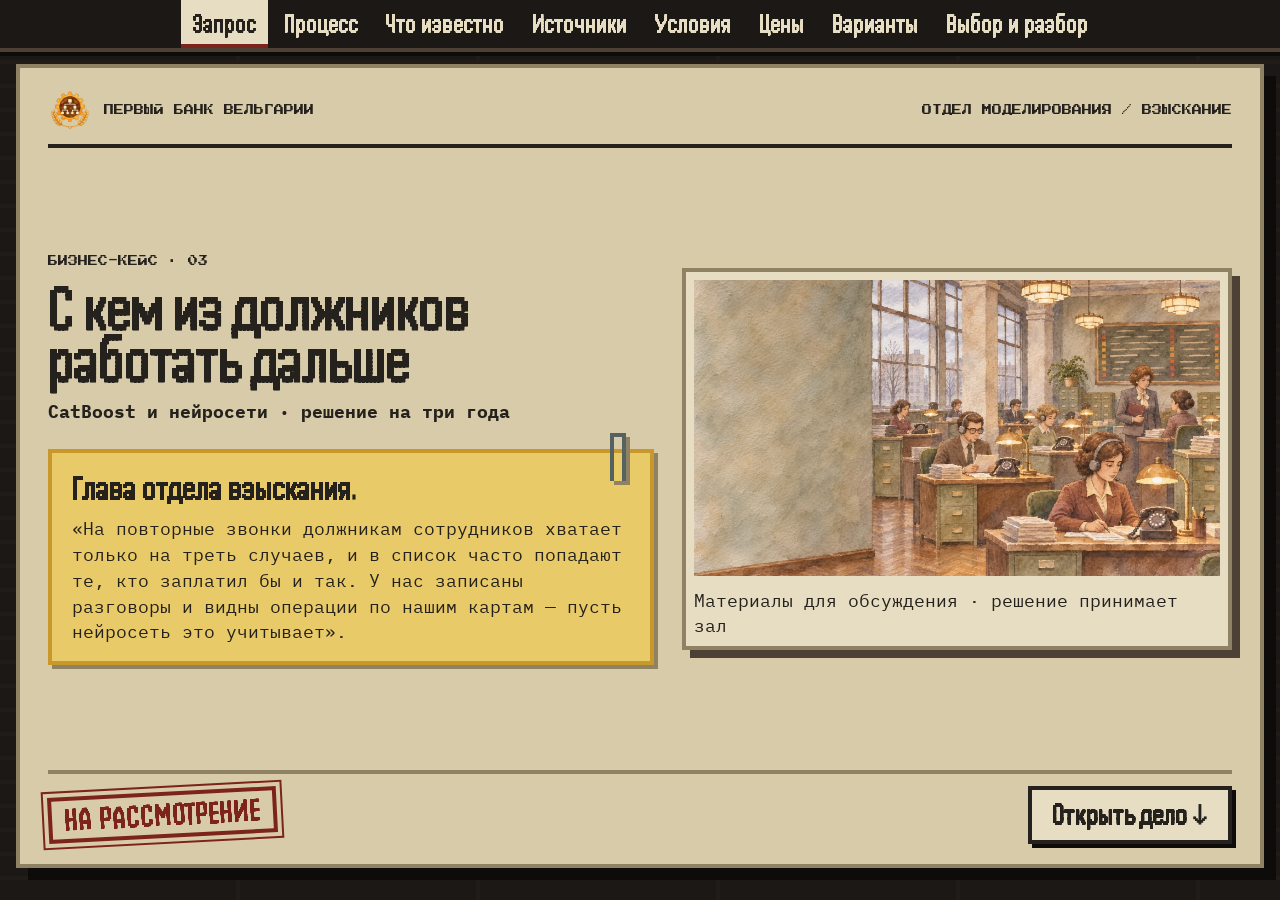
